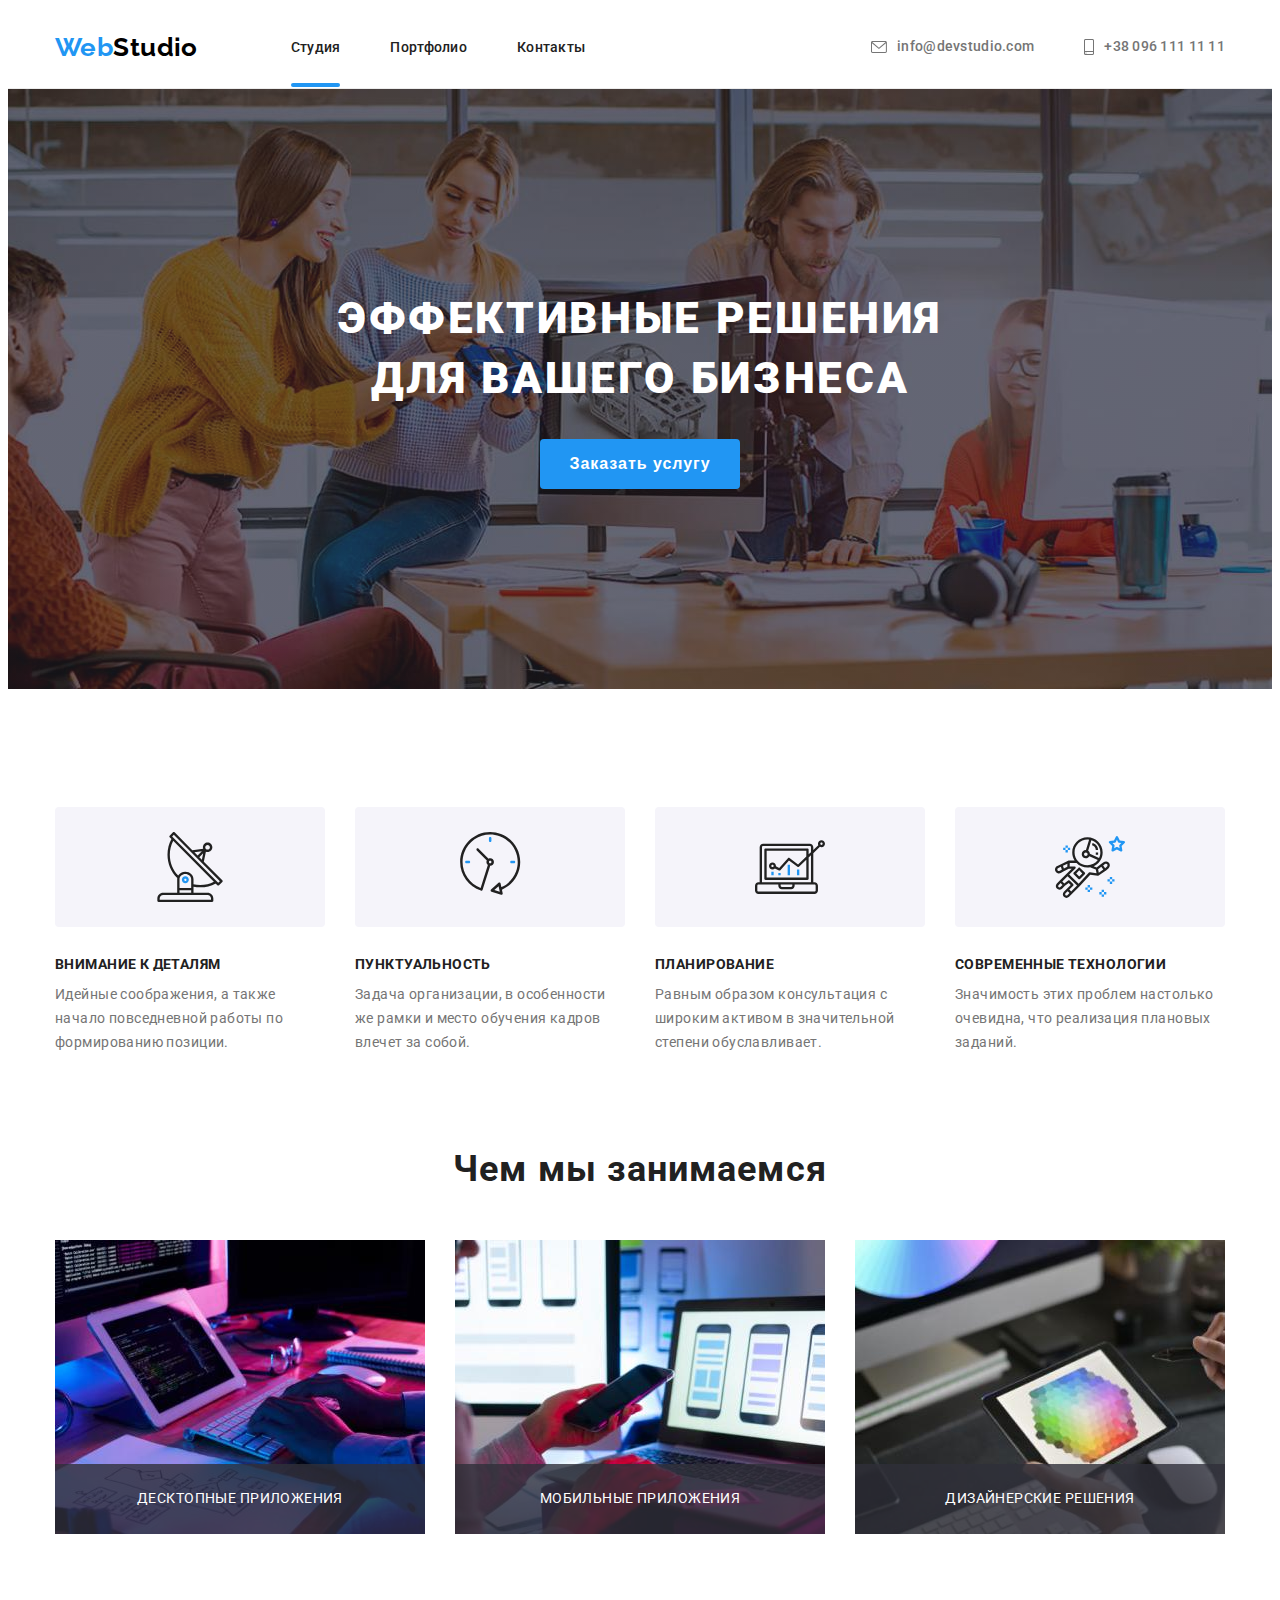
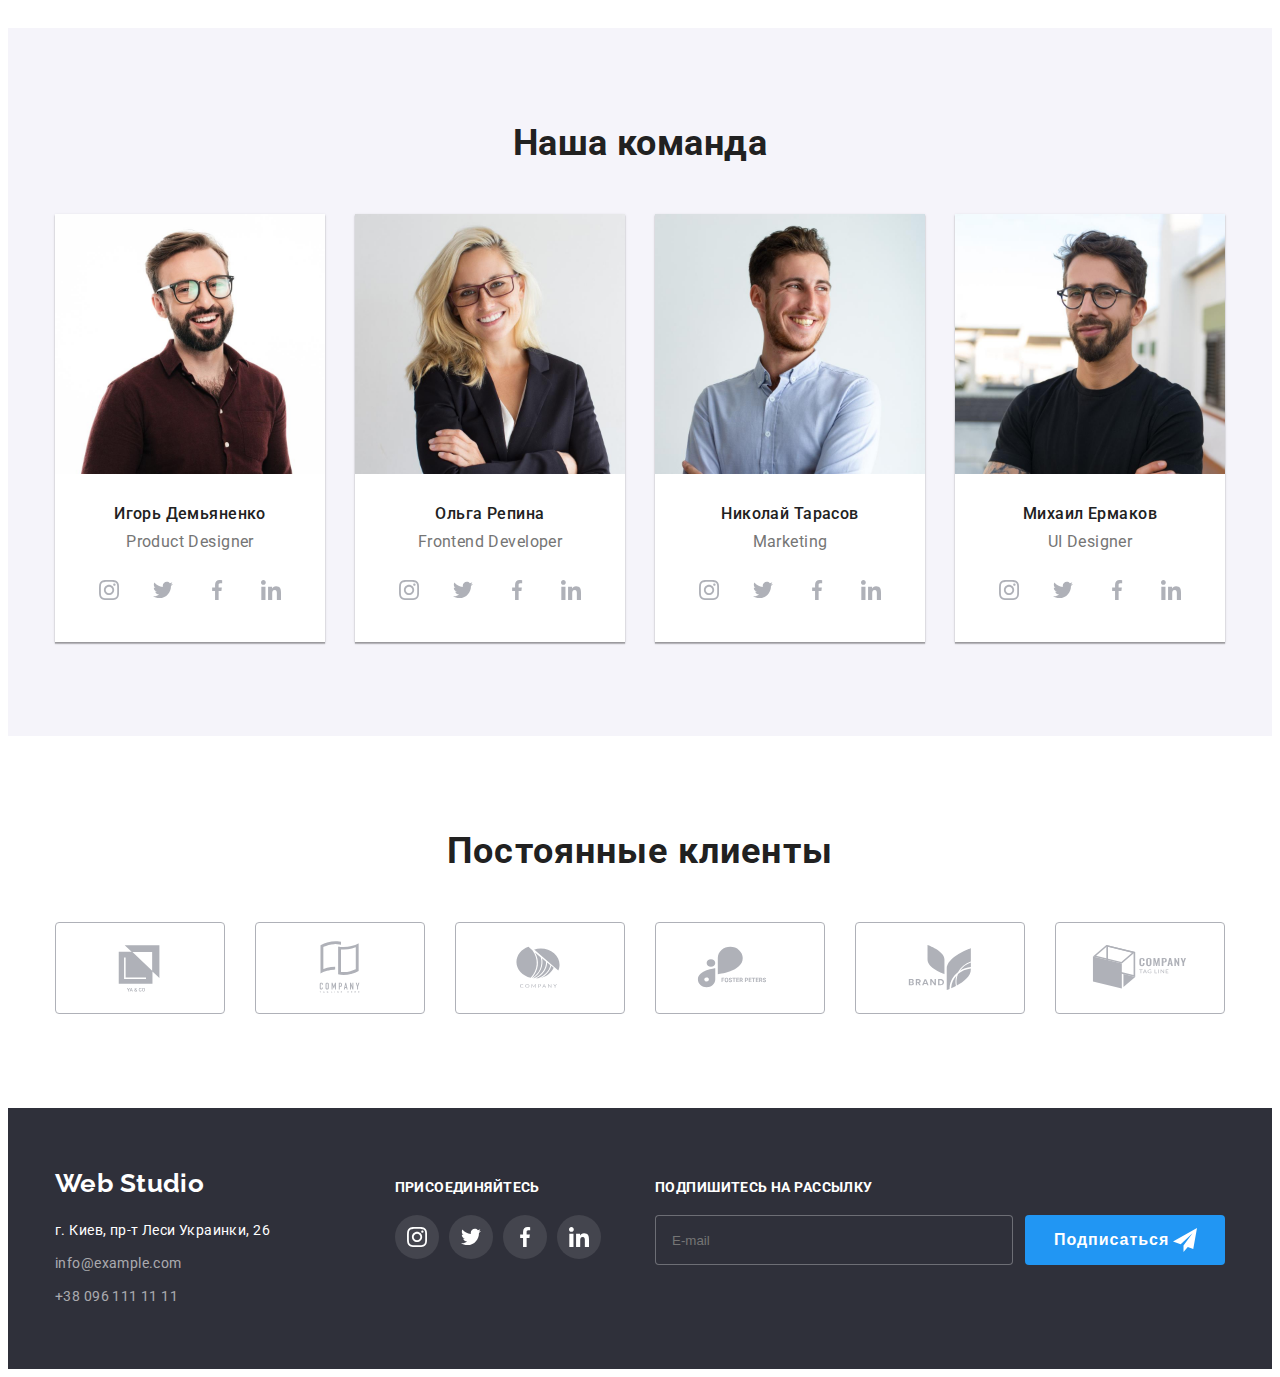
==== index.html @ bc01a606 "start" ====
<!DOCTYPE html>
<html lang="ru">
  <head>
    <meta charset="UTF-8" />
    <meta http-equiv="X-UA-Compatible" content="IE=edge" />
    <meta name="viewport" content="width=device-width, initial-scale=1.0" />
    <title>Студия</title>
    <link
      rel="stylesheet"
      href="https://cdnjs.cloudflare.com/ajax/libs/modern-normalize/1.1.0/modern-normalize.min.css"
      integrity="sha512-wpPYUAdjBVSE4KJnH1VR1HeZfpl1ub8YT/NKx4PuQ5NmX2tKuGu6U/JRp5y+Y8XG2tV+wKQpNHVUX03MfMFn9Q=="
      crossorigin="anonymous"
      referrerpolicy="no-referrer"
    />

    <link
      rel="stylesheet"
      href="https://cdnjs.cloudflare.com/ajax/libs/animate.css/4.1.1/animate.min.css"
    />

    <link rel="stylesheet" href="./css/main.min.css" />
    <link
      href="https://fonts.googleapis.com/css2?family=Raleway:wght@700&family=Roboto:wght@400;500;700;900&display=swap"
      rel="stylesheet"
    />
  </head>

  <body>
    <!--header-->
    <header>
      <div class="container header__container">
        <nav class="header__nav link">
          <a href="./index.html" class="header__logo link">
            <span class="logo__color">Web</span>Studio</a
          >
          <ul class="list header__nav__list">
            <li class="header__nav__item">
              <a href="./index.html" class="header__nav__link link current"
                >Студия</a
              >
            </li>
            <li class="header__nav__item">
              <a href="./portfolio.html" class="header__nav__link link"
                >Портфолио</a
              >
            </li>
            <li class="header__nav__item">
              <a href="" class="header__nav__link link">Контакты</a>
            </li>
          </ul>
        </nav>

        <ul class="contact list header__connect__list">
          <li class="header__connect__item">
            <a
              href="mailto:info@devstudio.com"
              lang="en"
              class="header__mail link"
            >
              <span class="header__icon"
                ><svg class="icon__envelope">
                  <use href="./images/sprite.svg#icon-envelope-hover"></use>
                </svg>
              </span>
              info@devstudio.com</a
            >
          </li>
          <li class="header__connect__item">
            <a href="tel:+380961111111" class="header__tel link">
              <span class="header__icon"
                ><svg class="icon__smartphone">
                  <use href="./images/sprite.svg#icon-smartphone"></use>
                </svg>
              </span>
              +38 096 111 11 11</a
            >
          </li>
        </ul>
      </div>
    </header>
    <main>
      <!--hero-->
      <section class="hero">
        <div class="container hero-container">
          <h1 class="hero-title">Эффективные решения для вашего бизнеса</h1>
          <button type="button" class="hero-button" data-modal-open>
            Заказать услугу
          </button>
        </div>
      </section>

      <!--advantage-->
      <section class="section-advantage section">
        <div class="container advantage-container">
          <h2 class="one-ring">Преимущества</h2>
          <ul class="section-advantage-title list">
            <li class="advantage-list">
              <div class="advantage-icons">
                <svg class="advantage-icon">
                  <use href="./images/sprite.svg#icon-antenna"></use>
                </svg>
              </div>
              <div class="advantage-content">
                <h3 class="advantage-title">Внимание к деталям</h3>
                <p class="advantage-text">
                  Идейные соображения, а также начало повседневной работы по
                  формированию позиции.
                </p>
              </div>
            </li>
            <li class="advantage-list">
              <div class="advantage-icons">
                <svg class="advantage-icon">
                  <use href="./images/sprite.svg#icon-clock"></use>
                </svg>
              </div>
              <div class="advantage-content">
                <h3 class="advantage-title">Пунктуальность</h3>
                <p class="advantage-text">
                  Задача организации, в особенности же рамки и место обучения
                  кадров влечет за собой.
                </p>
              </div>
            </li>
            <li class="advantage-list">
              <div class="advantage-icons">
                <svg class="advantage-icon">
                  <use href="./images/sprite.svg#icon-diagram"></use>
                </svg>
              </div>
              <div class="advantage-content">
                <h3 class="advantage-title">Планирование</h3>
                <p class="advantage-text">
                  Равным образом консультация с широким активом в значительной
                  степени обуславливает.
                </p>
              </div>
            </li>
            <li class="advantage-list">
              <div class="advantage-icons">
                <svg class="advantage-icon">
                  <use href="./images/sprite.svg#icon-astronaut"></use>
                </svg>
              </div>
              <div class="advantage-content">
                <h3 class="advantage-title">Современные технологии</h3>
                <p class="advantage-text">
                  Значимость этих проблем настолько очевидна, что реализация
                  плановых заданий.
                </p>
              </div>
            </li>
          </ul>
        </div>
      </section>
      <!--work-->
      <section class="work section">
        <div class="container work-container">
          <h2 class="work-title">Чем мы занимаемся</h2>
          <ul class="work-list list">
            <li class="work-list-img">
              <img
                src="./images/box1.jpg"
                alt="Десктопные приложения"
                width="370"
              />
              <div class="img-text-wrap">
                <p class="img-text">Десктопные приложения</p>
              </div>
            </li>
            <li class="work-list-img">
              <img
                src="./images/box2.jpg"
                alt="Мобильные приложения"
                width="370"
              />

              <div class="img-text-wrap">
                <p class="img-text">Мобильные приложения</p>
              </div>
            </li>
            <li class="work-list-img">
              <img
                src="./images/box3.jpg"
                alt="Дизайнерские решения"
                width="370"
              />
              <div class="img-text-wrap">
                <p class="img-text">Дизайнерские решения</p>
              </div>
            </li>
          </ul>
        </div>
      </section>
      <!--team-->
      <section class="section-team section">
        <div class="container container-team">
          <h2 class="our-team">Наша команда</h2>

          <ul class="team-title social-list list">
            <li class="team-item">
              <img src="./images/img.jpg" alt="Игорь Демьяненко" width="270" />
              <h3 class="team-list">Игорь Демьяненко</h3>
              <p lang="en" class="job-list">Product Designer</p>
              <ul class="team-social social-list list">
                <li class="social-item">
                  <a href="" class="social-link">
                    <svg class="social-icon" width="20px" height="20px">
                      <use href="./images/sprite.svg#icon-instagram"></use>
                    </svg>
                  </a>
                </li>
                <li class="social-item">
                  <a href="" class="social-link">
                    <svg class="social-icon" width="20px" height="20px">
                      <use href="./images/sprite.svg#icon-twitter"></use>
                    </svg>
                  </a>
                </li>
                <li class="social-item">
                  <a href="" class="social-link">
                    <svg class="social-icon" width="20px" height="20px">
                      <use href="./images/sprite.svg#icon-facebook"></use>
                    </svg>
                  </a>
                </li>
                <li class="social-item">
                  <a href="" class="social-link">
                    <svg class="social-icon" width="20px" height="20px">
                      <use href="./images/sprite.svg#icon-linkedin"></use>
                    </svg>
                  </a>
                </li>
              </ul>
            </li>
            <li class="team-item">
              <img src="./images/img1.jpg" alt="Ольга Репина" width="270" />
              <h3 class="team-list">Ольга Репина</h3>
              <p lang="en" class="job-list">Frontend Developer</p>
              <ul class="team-social social-list list">
                <li class="social-item">
                  <a href="" class="social-link">
                    <svg class="social-icon" width="20px" height="20px">
                      <use href="./images/sprite.svg#icon-instagram"></use>
                    </svg>
                  </a>
                </li>
                <li class="social-item">
                  <a href="" class="social-link">
                    <svg class="social-icon" width="20px" height="20px">
                      <use href="./images/sprite.svg#icon-twitter"></use>
                    </svg>
                  </a>
                </li>
                <li class="social-item">
                  <a href="" class="social-link">
                    <svg class="social-icon" width="20px" height="20px">
                      <use href="./images/sprite.svg#icon-facebook"></use>
                    </svg>
                  </a>
                </li>
                <li class="social-item">
                  <a href="" class="social-link">
                    <svg class="social-icon" width="20px" height="20px">
                      <use href="./images/sprite.svg#icon-linkedin"></use>
                    </svg>
                  </a>
                </li>
              </ul>
            </li>
            <li class="team-item">
              <img src="./images/img2.jpg" alt="Николай Тарасов" width="270" />
              <h3 class="team-list">Николай Тарасов</h3>
              <p lang="en" class="job-list">Marketing</p>
              <ul class="team-social social-list list">
                <li class="social-item">
                  <a href="" class="social-link">
                    <svg class="social-icon" width="20px" height="20px">
                      <use href="./images/sprite.svg#icon-instagram"></use>
                    </svg>
                  </a>
                </li>
                <li class="social-item">
                  <a href="" class="social-link">
                    <svg class="social-icon" width="20px" height="20px">
                      <use href="./images/sprite.svg#icon-twitter"></use>
                    </svg>
                  </a>
                </li>
                <li class="social-item">
                  <a href="" class="social-link">
                    <svg class="social-icon" width="20px" height="20px">
                      <use href="./images/sprite.svg#icon-facebook"></use>
                    </svg>
                  </a>
                </li>
                <li class="social-item">
                  <a href="" class="social-link">
                    <svg class="social-icon" width="20px" height="20px">
                      <use href="./images/sprite.svg#icon-linkedin"></use>
                    </svg>
                  </a>
                </li>
              </ul>
            </li>
            <li class="team-item">
              <img src="./images/img3.jpg" alt="Михаил Ермаков" width="270" />
              <h3 class="team-list">Михаил Ермаков</h3>
              <p lang="en" class="job-list">UI Designer</p>
              <ul class="team-social social-list list">
                <li class="social-item">
                  <a href="" class="social-link">
                    <svg class="social-icon" width="20px" height="20px">
                      <use href="./images/sprite.svg#icon-instagram"></use>
                    </svg>
                  </a>
                </li>
                <li class="social-item">
                  <a href="" class="social-link">
                    <svg class="social-icon" width="20px" height="20px">
                      <use href="./images/sprite.svg#icon-twitter"></use>
                    </svg>
                  </a>
                </li>
                <li class="social-item">
                  <a href="" class="social-link">
                    <svg class="social-icon" width="20px" height="20px">
                      <use href="./images/sprite.svg#icon-facebook"></use>
                    </svg>
                  </a>
                </li>
                <li class="social-item">
                  <a href="" class="social-link">
                    <svg class="social-icon" width="20px" height="20px">
                      <use href="./images/sprite.svg#icon-linkedin"></use>
                    </svg>
                  </a>
                </li>
              </ul>
            </li>
          </ul>
        </div>
      </section>
      <!--clients-->
      <section class="clients section">
        <div class="container">
          <h2 class="title-clients">Постоянные клиенты</h2>
          <ul class="client-list list">
            <li class="clients-item">
              <a href="" class="clients-link">
                <svg class="clients-icon" width="106" height="60">
                  <use href="./images/sprite.svg#icon-logo-1"></use>
                </svg>
              </a>
            </li>
            <li class="clients-item">
              <a href="" class="clients-link">
                <svg class="clients-icon" width="106" height="60">
                  <use href="./images/sprite.svg#icon-logo"></use>
                </svg>
              </a>
            </li>
            <li class="clients-item">
              <a href="" class="clients-link">
                <svg class="clients-icon" width="106" height="60">
                  <use href="./images/sprite.svg#icon-logo-3"></use>
                </svg>
              </a>
            </li>
            <li class="clients-item">
              <a href="" class="clients-link">
                <svg class="clients-icon" width="106" height="60">
                  <use href="./images/sprite.svg#icon-logo-4"></use>
                </svg>
              </a>
            </li>
            <li class="clients-item">
              <a href="" class="clients-link">
                <svg class="clients-icon" width="106" height="60">
                  <use href="./images/sprite.svg#icon-logo-5"></use>
                </svg>
              </a>
            </li>
            <li class="clients-item">
              <a href="" class="clients-link">
                <svg class="clients-icon" width="106" height="60">
                  <use href="./images/sprite.svg#icon-logo-6"></use>
                </svg>
              </a>
            </li>
          </ul>
        </div>
      </section>
    </main>
    <!--footer-->
    <footer class="footer">
      <div class="container class-footer">
        <div class="contacts-address">
          <address>
            <a href="/" class="logo-footer link">
              <span class="logo-color">Web</span> Studio</a
            >
            <ul class="contacts-list list">
              <li class="address-list">
                <p class="address">г. Киев, пр-т Леси Украинки, 26</p>
              </li>
              <li class="address-list">
                <a
                  href="mailto:info@example.com"
                  lang="en"
                  class="footer-contacts link"
                  >info@example.com</a
                >
              </li>
              <li class="address-list">
                <a href="tel:+380961111111" class="footer-contacts link"
                  >+38 096 111 11 11</a
                >
              </li>
            </ul>
          </address>
        </div>
        <div class="footer-social">
          <h3 class="social-title">присоединяйтесь</h3>
          <ul class="footer-social-list list">
            <li class="footer-social-item">
              <a href="" class="footer-social-link">
                <svg class="footer-social-icon" width="20px" height="20px">
                  <use href="./images/sprite.svg#icon-instagram"></use>
                </svg>
              </a>
            </li>
            <li class="footer-social-item">
              <a href="" class="footer-social-link">
                <svg class="footer-social-icon" width="20px" height="20px">
                  <use href="./images/sprite.svg#icon-twitter"></use>
                </svg>
              </a>
            </li>
            <li class="footer-social-item">
              <a href="" class="footer-social-link">
                <svg class="footer-social-icon" width="20px" height="20px">
                  <use href="./images/sprite.svg#icon-facebook"></use>
                </svg>
              </a>
            </li>
            <li class="footer-social-item">
              <a href="" class="footer-social-link">
                <svg class="footer-social-icon" width="20px" height="20px">
                  <use href="./images/sprite.svg#icon-linkedin"></use>
                </svg>
              </a>
            </li>
          </ul>
        </div>
        <div class="footer-form-wrapper">
          <p class="footer-form-text">Подпишитесь на рассылку</p>
          <form action="#" class="footer-form">
            <label class="footer-form-field">
              <input
                type="text"
                class="footer-form-input"
                name="email"
                placeholder="E-mail"
              />
            </label>
            <button class="footer-form-button" type="submit">
              Подписаться
              <svg class="footer-form-icon" width="24px" height="24px">
                <use href="./images/sprite.svg#icon-icon-send"></use>
              </svg>
            </button>
          </form>
        </div>
      </div>
    </footer>
    <!-- backdrop -->
    <div class="backdrop is-hidden" data-modal>
      <div class="modal">
        <button type="button" class="modal-btn" data-modal-close>
          <svg class="modal-close-icon" width="18px" height="18px">
            <use href="./images/sprite.svg#icon-close"></use>
          </svg>
        </button>
        <form action="#" class="modal-form">
          <p class="nodal-form-head">Оставьте свои данные, мы вам перезвоним</p>

          <label class="modal-form-field"
            >Имя
            <span class="modal-form-wrapper">
              <input type="text" class="modal-form-input" name="user-name" />

              <svg class="modal-form-icon" width="18px" height="18px">
                <use href="./images/sprite.svg#icon-person-black"></use>
              </svg>
            </span>
          </label>
          <label class="modal-form-field"
            >Телефон
            <span class="modal-form-wrapper">
              <input type="tel" class="modal-form-input" name="user-tel" />

              <svg class="modal-form-icon" width="18px" height="18px">
                <use href="./images/sprite.svg#icon-phone-black"></use>
              </svg>
            </span>
          </label>
          <label class="modal-form-field"
            >Почта
            <span class="modal-form-wrapper">
              <input type="email" class="modal-form-input" name="email" />

              <svg class="modal-form-icon" width="18px" height="18px">
                <use href="./images/sprite.svg#icon-email-black"></use>
              </svg>
            </span>
          </label>
          <label class="modal-form-field"
            >Комментарий
            <textarea
              class="modal-form-massage"
              name="user-massage"
              placeholder="Введите текст"
            ></textarea>
          </label>
          <input
            type="checkbox"
            id="accept-policy"
            class="modal-form-checkbox visually-hidden"
          />
          <label for="accept-policy" class="modal-form-checkbox-label"
            >Соглашаюсь с рассылкой и принимаю&nbsp;
            <a href="#">Условия договора</a>
          </label>

          <button class="modal-form-button" type="submit">Отправить</button>
        </form>
      </div>
    </div>
    <script src="./js/modal.js"></script>
  </body>
</html>
---- css/main.min.css ----
:root{--primary-title-color: #212121;--primary-text-color: #757575;--second-title-color: #ffffff;--accent-color: #2196f3;--background-color-dark: #2f303a;--background-color-light: #f5f4fa}.visually-hidden{position:absolute;white-space:nowrap;width:1px;height:1px;overflow:hidden;border:0;padding:0;clip:rect(0 0 0 0);clip-path:inset(50%);margin:-1px}body{font-family:"roboto", "sans-serif";font-size:14px;letter-spacing:0.03em;color:var(--primary-text-color);background-color:#ffffff}*{box-sizing:border-box}p,h1,h2,h3,h4,h5,h6{margin:0}img{display:block;max-width:100%;height:auto}ul{margin:0;padding:0}.list{list-style:none}.link{text-decoration:none}.one-ring{visibility:hidden}.container{width:1200px;padding-left:15px;padding-right:15px;margin-left:auto;margin-right:auto}.section{padding-top:94px;padding-bottom:94px}.backdrop{width:100vw;height:100vh;background-color:rgba(0,0,0,0.2);position:fixed;top:0;transition:opacity 250ms linear, visibility 250ms linear}.backdrop.is-hidden{visibility:hidden;opacity:0;pointer-events:none}.modal{position:absolute;width:528px;min-height:581px;background-color:#ffffff;top:50%;left:50%;transform:translate(-50%, -50%);padding:40px}.modal-btn{border:1px solid #999999;background-color:transparent;width:30px;height:30px;border-radius:50%;position:fixed;top:8px;right:8px;display:flex;align-items:center;justify-content:center;color:#000000;cursor:pointer;transition:fill 250ms cubic-bezier(0.4, 0, 0.2, 1)}.modal-btn:hover,.modal-btn:focus{fill:var(--accent-color)}.modal-form{display:flex;flex-direction:column}.nodal-form-head{font-size:20px;font-weight:bold;text-align:center;margin-bottom:12px;color:#212121}.modal-form-field{font-size:12px;letter-spacing:0.01em;color:#757575;margin-bottom:10px}.modal-form-wrapper{position:relative;margin-top:4px}.modal-form-input{width:100%;border:1px solid rgba(33,33,33,0.2);border-radius:4px;height:40px;padding-left:30px;transition:border-color 250ms cubic-bezier(0.4, 0, 0.2, 1)}.modal-form-input:focus{outline:none;border-color:var(--accent-color)}.modal-form-icon{position:absolute;top:50%;left:12px;transform:translateY(-50%);transition:fill 250ms cubic-bezier(0.4, 0, 0.2, 1)}.modal-form-input:focus+.modal-form-icon{fill:var(--accent-color)}.modal-form-massage{width:100%;border:1px solid rgba(33,33,33,0.2);border-radius:4px;height:120px;resize:none;margin-top:4px;padding:12px 16px;transition:border-color 250ms linear}.modal-form-massage:focus{outline:none;border-color:var(--accent-color)}.modal-form-massage::placeholder{color:rgba(117,117,117,0.5)}.modal-form-checkbox-label{display:flex;align-items:center;justify-content:center;font-size:14px;margin-bottom:30px;margin-top:20px}.modal-form-checkbox-label::before{display:block;content:"";width:16px;height:15px;border:1px solid #212121;cursor:pointer;margin-right:7px}.modal-form-checkbox:checked+.modal-form-checkbox-label::before{background-color:var(--accent-color);background-image:url(../images/send.svg)}.modal-form-button{align-self:center;font-weight:700;font-size:16px;line-height:1.87;letter-spacing:0.06em;color:var(--second-title-color);background-color:var(--accent-color);cursor:pointer;border:none;display:block;min-width:200px;height:50px;box-shadow:0px 4px 4px rgba(0,0,0,0.15);border-radius:4px}header{background-color:white;padding-top:24px;padding-bottom:25px;border-bottom:1px solid #ececec}.header__nav{display:flex;align-items:center}.header__logo{font-family:Raleway, "sans-serif";font-style:normal;font-weight:700;font-size:26px;line-height:1.19;color:#000000;margin-right:93px}.logo__color{color:var(--accent-color)}.header__container{display:flex}.header__nav__list{display:flex}.header__nav__link{position:relative;font-weight:500;line-height:1.14;letter-spacing:0.02em;color:var(--primary-title-color);transition:color 250ms cubic-bezier(0.4, 0, 0.2, 1)}.header__nav__link:hover,.header__nav__link:focus{color:var(--accent-color)}.header__nav__link.current::after{content:"";width:100%;position:absolute;height:4px;border-radius:2px;bottom:-32px;display:block;background-color:var(--accent-color)}.header__nav__item:not(:last-child){margin-right:50px}.header__connect__list{display:flex;margin-left:auto;align-items:center}.header__connect__item:not(:last-child){margin-right:50px}.header__icon{display:flex;align-items:center}.icon__envelope{width:16px;height:12px;fill:var(--primary-text-color);margin-right:10px;transition:fill 250ms cubic-bezier(0.4, 0, 0.2, 1)}.icon__envelope:hover,.icon__envelope:focus{fill:var(--accent-color)}.icon__smartphone{width:10px;height:16px;fill:var(--primary-text-color);margin-right:10px;transition:fill 250ms cubic-bezier(0.4, 0, 0.2, 1)}.icon__smartphone:hover,.icon__smartphone:focus{fill:var(--accent-color)}.header__mail{font-weight:500;font-size:14px;line-height:1.14;letter-spacing:0.02em;color:var(--primary-text-color);display:flex;transition:color 250ms cubic-bezier(0.4, 0, 0.2, 1),fill 250ms cubic-bezier(0.4, 0, 0.2, 1)}.header__mail:focus,.header__mail:hover{color:var(--accent-color)}.header__mail:focus .icon__envelope,.header__mail:hover .icon__envelope{color:var(--accent-color);fill:var(--accent-color)}.header__tel{font-weight:500;font-size:14px;line-height:1.14;letter-spacing:0.02em;color:var(--primary-text-color);display:flex;align-items:center;transition:color 250ms cubic-bezier(0.4, 0, 0.2, 1),fill 250ms cubic-bezier(0.4, 0, 0.2, 1)}.header__tel:focus,.header__tel:hover{color:var(--accent-color)}.header__tel:focus .icon__smartphone,.header__tel:hover .icon__smartphone{color:var(--accent-color);fill:var(--accent-color)}.hero{background-color:var(--background-color-dark);padding-top:200px;padding-bottom:200px;align-content:center;background-image:linear-gradient(rgba(47,48,58,0.4), rgba(47,48,58,0.4)),url(../images/hero.jpg);background-repeat:no-repeat;background-size:cover;background-position:center;height:600px;max-width:1600px;margin-left:auto;margin-right:auto}.hero-title{font-weight:900;font-size:44px;line-height:1.36;letter-spacing:0.06em;text-transform:uppercase;color:var(--second-title-color);margin-left:auto;margin-right:auto;width:696px;text-align:center}.hero-button{font-weight:700;font-size:16px;line-height:1.87;letter-spacing:0.06em;color:var(--second-title-color);background-color:var(--accent-color);cursor:pointer;border:none;display:block;min-width:200px;height:50px;margin:30px auto 0 auto;border-radius:4px}.section-advantage{padding-bottom:0px}.section-advantage-title{display:flex;justify-content:space-between}.advantage-icons{display:flex;align-items:center;justify-content:center;width:270px;height:120px;background-color:#f5f4fa;border-radius:4px;margin-bottom:30px}.advantage-icon{width:70px;height:70px}.advantage-title{font-weight:700;font-size:14px;line-height:1.14;color:var(--primary-title-color);margin-bottom:10px;width:270px;text-transform:uppercase;margin-top:30px}.advantage-text{font-size:14px;line-height:1.71;width:270px}.work-container{padding-bottom:0}.work-title{font-weight:700;font-size:36px;line-height:1.16;text-align:center;letter-spacing:0.03em;color:var(--primary-title-color);margin-bottom:50px}.work-list{display:flex;flex-wrap:wrap;justify-content:space-between}.img-text-wrap{position:relative}.img-text{position:absolute;line-height:1.14;text-transform:uppercase;color:#ffffff;background-color:rgba(47,48,58,0.8);bottom:0;left:0;width:100%;height:70px;display:flex;justify-content:center;align-items:center}.section-team{background-color:var(--background-color-light)}.team-title{display:flex;flex-wrap:wrap;justify-content:center}.our-team{font-weight:700;font-size:36px;line-height:1 16;text-align:center;color:var(--primary-title-color);margin-bottom:50px}.team-item{background-color:#ffffff;box-shadow:0px 1px 3px rgba(0,0,0,0.12),0px 1px 1px rgba(0,0,0,0.14),0px 2px 1px rgba(0,0,0,0.2)}.team-item:not(:last-child){margin-right:30px}.team-list{font-weight:500;font-size:16px;line-height:1.18x;text-align:center;color:var(--primary-title-color);margin-bottom:10px;margin-top:30px}.job-list{font-weight:400;font-size:16px;line-height:1.18;text-align:center;margin-bottom:16px}.social-list{display:flex;justify-content:center}.team-social{margin-bottom:30px}.social-item{width:44px;height:44px;margin-right:10px}.social-item:last-child{margin-right:0}.social-link{width:100%;height:100%;border-radius:50%;display:flex;align-items:center;justify-content:center;transition:background-color 250ms cubic-bezier(0.4, 0, 0.2, 1),fill 250ms cubic-bezier(0.4, 0, 0.2, 1)}.social-link:hover,.social-link:focus{background-color:#2196f3}.social-icon{fill:#afb1b8;transition:background-color 250ms cubic-bezier(0.4, 0, 0.2, 1),fill 250ms cubic-bezier(0.4, 0, 0.2, 1)}.social-link:hover .social-icon,.social-link:focus .social-icon{background-color:#2196f3;fill:#ffffff}.class-footer{display:flex;align-items:baseline;justify-content:space-between}.footer{background-color:var(--background-color-dark);padding-top:60px;padding-bottom:60px}.logo-footer{font-family:Raleway, "sans-serif";font-style:normal;font-weight:700;font-size:26px;line-height:1.19;color:#ffffff;margin-bottom:20px;display:inline-block}.address-list:not(:last-child){margin-bottom:9px}.address{font-style:normal;font-weight:400;line-height:1.71;color:var(--second-title-color)}.footer-contacts{font-style:normal;font-weight:400;line-height:1.71;color:rgba(255,255,255,0.6);transition:color 250ms cubic-bezier(0.4, 0, 0.2, 1)}.footer-contacts:focus,.footer-contacts:hover{color:var(--accent-color)}.social-title{font-size:14px;line-height:1, 14;letter-spacing:0.03em;text-transform:uppercase;color:#ffffff;margin-bottom:20px;margin-left:70px}.footer-social-list{display:flex;margin-left:70px}.footer-social-item{width:44px;height:44px;margin-right:10px}.footer-social-item:last-child{margin-right:0}.footer-social-link{width:100%;height:100%;border-radius:50%;display:flex;align-items:center;justify-content:center;background-color:#44454e;transition:background-color 250ms cubic-bezier(0.4, 0, 0.2, 1)}.footer-social-link:hover,.footer-social-link:focus{background-color:var(--accent-color)}.footer-social-icon{fill:#ffffff;transition:background-color 250ms cubic-bezier(0.4, 0, 0.2, 1)}.footer-social-link:hover .footer-social-icon,.footer-social-link:focus .footer-social-icon{background-color:var(--accent-color)}.footer-form{display:flex}.footer-form-text{font-weight:bold;text-transform:uppercase;color:#ffffff}.footer-form-input{width:358px;height:50px;border:1px solid rgba(255,255,255,0.3);background-color:var(--background-color-dark);border-radius:4px;box-sizing:border-box;padding-left:16px;padding-top:15px;padding-bottom:15px;margin-top:20px;margin-right:12px;transition:border-color 250ms cubic-bezier(0.4, 0, 0.2, 1);display:inline-block;color:#ffffff}.footer-form-button{align-self:center;font-weight:bold;font-size:16px;line-height:1.87;letter-spacing:0.06em;color:var(--second-title-color);background-color:var(--accent-color);cursor:pointer;border:none;display:block;width:200px;height:50px;border-radius:4px;margin-top:20px;padding:10px 28px 10px 29px;display:flex;justify-content:space-between;align-items:center}.footer-form-icon{width:24px;height:24px}.section-portfolio{display:flex;justify-content:center;margin-bottom:50px}.button-portfolio-list:not(:last-child){margin-right:8px}.btn-portfolio{font-style:normal;font-weight:500;font-size:16px;line-height:1.62;text-align:center;letter-spacing:0.03em;color:var(--primary-title-color);background-color:var(--background-color-light);border:none;border-radius:4px;padding:6px 22px;transition:color 250ms cubic-bezier(0.4, 0, 0.2, 1),background-color 250ms cubic-bezier(0.4, 0, 0.2, 1),box-shadow 250ms cubic-bezier(0.4, 0, 0.2, 1)}.btn-portfolio:hover,.btn-portfolio:focus{background-color:var(--accent-color);color:#ffffff;cursor:pointer;box-shadow:0px 4px 4px rgba(0,0,0,0.25)}.portfolio-examples{display:flex;flex-wrap:wrap;margin-left:-30px;margin-bottom:-30px;justify-content:center}.portfolio-items{flex-basis:calc(100% / 3 - 30px);margin-left:30px;margin-bottom:30px;transition:color 250ms cubic-bezier(0.4, 0, 0.2, 1),box-shadow 250ms cubic-bezier(0.4, 0, 0.2, 1)}.portfolio-items:hover,.portfolio-items:focus{cursor:pointer;box-shadow:0px 4px 4px rgba(0,0,0,0.25)}.portfolio-items:nth-child(3n+1){margin-left:0px}.portfolio-items:nth-last-child(-n+3){margin-bottom:0px}.examples-item-wrap{position:relative;overflow:hidden}.examples-img-text{position:absolute;font-weight:normal;font-size:18px;line-height:1.5;letter-spacing:0.03em;color:var(--second-title-color);background-color:rgba(33,150,243,0.9);top:0;left:0;padding-top:63px;padding-left:24px;height:101%;transform:translateY(100%);transition:transform 250ms cubic-bezier(0.4, 0, 0.2, 1)}.portfolio-items:hover .examples-img-text{transform:translateY(0%)}.text-cards{border-left:1px solid #eeeeee;border-right:1px solid #eeeeee;border-bottom:1px solid #eeeeee}.examples-title{font-weight:700;font-size:18px;line-height:2;letter-spacing:0.06em;color:var(--primary-title-color);padding-top:20px;padding-bottom:4px;padding-left:20px}.examples-text{font-weight:400;font-size:16px;line-height:1.87;padding-bottom:24px;padding-left:20px}.title-clients{font-size:36px;line-height:42px;text-align:center;letter-spacing:0.03em;color:var(--primary-title-color)}.client-list{display:flex;justify-content:center;margin-top:50px}.clients-item{width:170px;height:92px;margin-right:30px}.clients-item:last-child{margin-right:0}.clients-link{width:100%;height:100%;border:1px solid #afb1b8;border-radius:4px;display:flex;justify-content:center;align-items:center;transition:fill 250ms cubic-bezier(0.4, 0, 0.2, 1)}.clients-link:hover,.clients-link:focus{border:1px solid var(--accent-color)}.clients-link:hover .clients-icon,.clients-link:focus .clients-icon{fill:var(--accent-color)}.clients-icon{width:106px;height:60px;fill:#afb1b8;transition:fill 250ms cubic-bezier(0.4, 0, 0.2, 1)}.clients-icon:hover,.clients-icon:focus{fill:var(--accent-color)}
/*# sourceMappingURL=main.min.css.map */
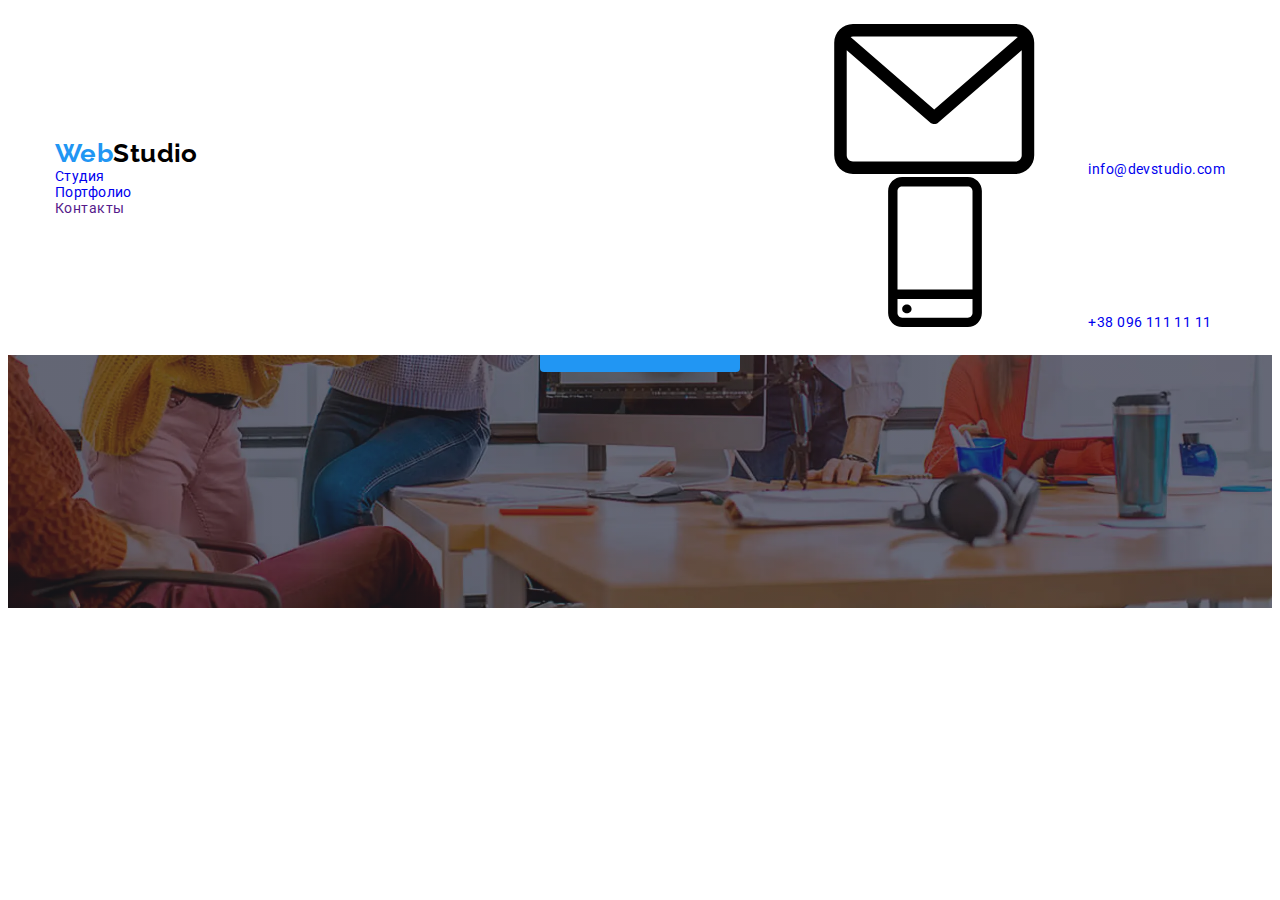
==== commit c3247928: "+" ====
--- a/index.html
+++ b/index.html
@@ -27,13 +27,15 @@
 
   <body>
     <!--header-->
-    <header>
+    <header class="header">
+      <div class="container"></div>
       <div class="container header__container">
         <nav class="header__nav link">
           <a href="./index.html" class="header__logo link">
             <span class="logo__color">Web</span>Studio</a
           >
-          <ul class="list header__nav__list">
+          <div class="header-mobile-open">
+            <ul class="list header__nav__list">
             <li class="header__nav__item">
               <a href="./index.html" class="header__nav__link link current"
                 >Студия</a
@@ -48,8 +50,27 @@
               <a href="" class="header__nav__link link">Контакты</a>
             </li>
           </ul>
+          </div>
+          
         </nav>
-
+        <!-- mobile-menu -->
+        <button class="burger-btn" data-menu-open><svg class="icon-burger"><use href="./images/sprite.svg#icon-burger"></use></svg></button>
+            <div class="mobile-menu" data-menu>
+              <button class="btn-close" data-menu-close>
+                <svg class="icon-close">
+              <use href="./images/sprite.svg#icon-btn-close"></use>
+            </svg></button>
+            
+              <ul class="mobile-menu-social">
+              <li class="social-list"> <a href="#">Instagram</a></li>
+              <li class="social-list"><a href="#">Twitter</a></li>
+              <li class="social-list"><a href="#">Facebook</a></li>
+              <li class="social-list"><a href="#">LinkedIn</a></li>
+            </ul>
+            </div>
+            
+<!-- end-mobili-menu -->
+ 
         <ul class="contact list header__connect__list">
           <li class="header__connect__item">
             <a
@@ -90,7 +111,7 @@
       </section>
 
       <!--advantage-->
-      <section class="section-advantage section">
+      <!-- <section class="section-advantage section">
         <div class="container advantage-container">
           <h2 class="one-ring">Преимущества</h2>
           <ul class="section-advantage-title list">
@@ -152,9 +173,9 @@
             </li>
           </ul>
         </div>
-      </section>
+      </section> -->
       <!--work-->
-      <section class="work section">
+      <!-- <section class="work section">
         <div class="container work-container">
           <h2 class="work-title">Чем мы занимаемся</h2>
           <ul class="work-list list">
@@ -191,9 +212,9 @@
             </li>
           </ul>
         </div>
-      </section>
+      </section> -->
       <!--team-->
-      <section class="section-team section">
+      <!-- <section class="section-team section">
         <div class="container container-team">
           <h2 class="our-team">Наша команда</h2>
 
@@ -340,9 +361,9 @@
             </li>
           </ul>
         </div>
-      </section>
+      </section> -->
       <!--clients-->
-      <section class="clients section">
+      <!-- <section class="clients section">
         <div class="container">
           <h2 class="title-clients">Постоянные клиенты</h2>
           <ul class="client-list list">
@@ -390,10 +411,10 @@
             </li>
           </ul>
         </div>
-      </section>
+      </section> -->
     </main>
     <!--footer-->
-    <footer class="footer">
+    <!-- <footer class="footer">
       <div class="container class-footer">
         <div class="contacts-address">
           <address>
@@ -472,10 +493,10 @@
             </button>
           </form>
         </div>
-      </div>
+      </div> -->
     </footer>
     <!-- backdrop -->
-    <div class="backdrop is-hidden" data-modal>
+    <!-- <div class="backdrop is-hidden" data-modal>
       <div class="modal">
         <button type="button" class="modal-btn" data-modal-close>
           <svg class="modal-close-icon" width="18px" height="18px">
@@ -537,6 +558,7 @@
         </form>
       </div>
     </div>
-    <script src="./js/modal.js"></script>
+    <script src="./js/modal.js"></script> -->
+    <script src="./js/menu.js"></script>
   </body>
 </html>
--- a/css/main.min.css
+++ b/css/main.min.css
@@ -1,2 +1,2 @@
-:root{--primary-title-color: #212121;--primary-text-color: #757575;--second-title-color: #ffffff;--accent-color: #2196f3;--background-color-dark: #2f303a;--background-color-light: #f5f4fa}.visually-hidden{position:absolute;white-space:nowrap;width:1px;height:1px;overflow:hidden;border:0;padding:0;clip:rect(0 0 0 0);clip-path:inset(50%);margin:-1px}body{font-family:"roboto", "sans-serif";font-size:14px;letter-spacing:0.03em;color:var(--primary-text-color);background-color:#ffffff}*{box-sizing:border-box}p,h1,h2,h3,h4,h5,h6{margin:0}img{display:block;max-width:100%;height:auto}ul{margin:0;padding:0}.list{list-style:none}.link{text-decoration:none}.one-ring{visibility:hidden}.container{width:1200px;padding-left:15px;padding-right:15px;margin-left:auto;margin-right:auto}.section{padding-top:94px;padding-bottom:94px}.backdrop{width:100vw;height:100vh;background-color:rgba(0,0,0,0.2);position:fixed;top:0;transition:opacity 250ms linear, visibility 250ms linear}.backdrop.is-hidden{visibility:hidden;opacity:0;pointer-events:none}.modal{position:absolute;width:528px;min-height:581px;background-color:#ffffff;top:50%;left:50%;transform:translate(-50%, -50%);padding:40px}.modal-btn{border:1px solid #999999;background-color:transparent;width:30px;height:30px;border-radius:50%;position:fixed;top:8px;right:8px;display:flex;align-items:center;justify-content:center;color:#000000;cursor:pointer;transition:fill 250ms cubic-bezier(0.4, 0, 0.2, 1)}.modal-btn:hover,.modal-btn:focus{fill:var(--accent-color)}.modal-form{display:flex;flex-direction:column}.nodal-form-head{font-size:20px;font-weight:bold;text-align:center;margin-bottom:12px;color:#212121}.modal-form-field{font-size:12px;letter-spacing:0.01em;color:#757575;margin-bottom:10px}.modal-form-wrapper{position:relative;margin-top:4px}.modal-form-input{width:100%;border:1px solid rgba(33,33,33,0.2);border-radius:4px;height:40px;padding-left:30px;transition:border-color 250ms cubic-bezier(0.4, 0, 0.2, 1)}.modal-form-input:focus{outline:none;border-color:var(--accent-color)}.modal-form-icon{position:absolute;top:50%;left:12px;transform:translateY(-50%);transition:fill 250ms cubic-bezier(0.4, 0, 0.2, 1)}.modal-form-input:focus+.modal-form-icon{fill:var(--accent-color)}.modal-form-massage{width:100%;border:1px solid rgba(33,33,33,0.2);border-radius:4px;height:120px;resize:none;margin-top:4px;padding:12px 16px;transition:border-color 250ms linear}.modal-form-massage:focus{outline:none;border-color:var(--accent-color)}.modal-form-massage::placeholder{color:rgba(117,117,117,0.5)}.modal-form-checkbox-label{display:flex;align-items:center;justify-content:center;font-size:14px;margin-bottom:30px;margin-top:20px}.modal-form-checkbox-label::before{display:block;content:"";width:16px;height:15px;border:1px solid #212121;cursor:pointer;margin-right:7px}.modal-form-checkbox:checked+.modal-form-checkbox-label::before{background-color:var(--accent-color);background-image:url(../images/send.svg)}.modal-form-button{align-self:center;font-weight:700;font-size:16px;line-height:1.87;letter-spacing:0.06em;color:var(--second-title-color);background-color:var(--accent-color);cursor:pointer;border:none;display:block;min-width:200px;height:50px;box-shadow:0px 4px 4px rgba(0,0,0,0.15);border-radius:4px}header{background-color:white;padding-top:24px;padding-bottom:25px;border-bottom:1px solid #ececec}.header__nav{display:flex;align-items:center}.header__logo{font-family:Raleway, "sans-serif";font-style:normal;font-weight:700;font-size:26px;line-height:1.19;color:#000000;margin-right:93px}.logo__color{color:var(--accent-color)}.header__container{display:flex}.header__nav__list{display:flex}.header__nav__link{position:relative;font-weight:500;line-height:1.14;letter-spacing:0.02em;color:var(--primary-title-color);transition:color 250ms cubic-bezier(0.4, 0, 0.2, 1)}.header__nav__link:hover,.header__nav__link:focus{color:var(--accent-color)}.header__nav__link.current::after{content:"";width:100%;position:absolute;height:4px;border-radius:2px;bottom:-32px;display:block;background-color:var(--accent-color)}.header__nav__item:not(:last-child){margin-right:50px}.header__connect__list{display:flex;margin-left:auto;align-items:center}.header__connect__item:not(:last-child){margin-right:50px}.header__icon{display:flex;align-items:center}.icon__envelope{width:16px;height:12px;fill:var(--primary-text-color);margin-right:10px;transition:fill 250ms cubic-bezier(0.4, 0, 0.2, 1)}.icon__envelope:hover,.icon__envelope:focus{fill:var(--accent-color)}.icon__smartphone{width:10px;height:16px;fill:var(--primary-text-color);margin-right:10px;transition:fill 250ms cubic-bezier(0.4, 0, 0.2, 1)}.icon__smartphone:hover,.icon__smartphone:focus{fill:var(--accent-color)}.header__mail{font-weight:500;font-size:14px;line-height:1.14;letter-spacing:0.02em;color:var(--primary-text-color);display:flex;transition:color 250ms cubic-bezier(0.4, 0, 0.2, 1),fill 250ms cubic-bezier(0.4, 0, 0.2, 1)}.header__mail:focus,.header__mail:hover{color:var(--accent-color)}.header__mail:focus .icon__envelope,.header__mail:hover .icon__envelope{color:var(--accent-color);fill:var(--accent-color)}.header__tel{font-weight:500;font-size:14px;line-height:1.14;letter-spacing:0.02em;color:var(--primary-text-color);display:flex;align-items:center;transition:color 250ms cubic-bezier(0.4, 0, 0.2, 1),fill 250ms cubic-bezier(0.4, 0, 0.2, 1)}.header__tel:focus,.header__tel:hover{color:var(--accent-color)}.header__tel:focus .icon__smartphone,.header__tel:hover .icon__smartphone{color:var(--accent-color);fill:var(--accent-color)}.hero{background-color:var(--background-color-dark);padding-top:200px;padding-bottom:200px;align-content:center;background-image:linear-gradient(rgba(47,48,58,0.4), rgba(47,48,58,0.4)),url(../images/hero.jpg);background-repeat:no-repeat;background-size:cover;background-position:center;height:600px;max-width:1600px;margin-left:auto;margin-right:auto}.hero-title{font-weight:900;font-size:44px;line-height:1.36;letter-spacing:0.06em;text-transform:uppercase;color:var(--second-title-color);margin-left:auto;margin-right:auto;width:696px;text-align:center}.hero-button{font-weight:700;font-size:16px;line-height:1.87;letter-spacing:0.06em;color:var(--second-title-color);background-color:var(--accent-color);cursor:pointer;border:none;display:block;min-width:200px;height:50px;margin:30px auto 0 auto;border-radius:4px}.section-advantage{padding-bottom:0px}.section-advantage-title{display:flex;justify-content:space-between}.advantage-icons{display:flex;align-items:center;justify-content:center;width:270px;height:120px;background-color:#f5f4fa;border-radius:4px;margin-bottom:30px}.advantage-icon{width:70px;height:70px}.advantage-title{font-weight:700;font-size:14px;line-height:1.14;color:var(--primary-title-color);margin-bottom:10px;width:270px;text-transform:uppercase;margin-top:30px}.advantage-text{font-size:14px;line-height:1.71;width:270px}.work-container{padding-bottom:0}.work-title{font-weight:700;font-size:36px;line-height:1.16;text-align:center;letter-spacing:0.03em;color:var(--primary-title-color);margin-bottom:50px}.work-list{display:flex;flex-wrap:wrap;justify-content:space-between}.img-text-wrap{position:relative}.img-text{position:absolute;line-height:1.14;text-transform:uppercase;color:#ffffff;background-color:rgba(47,48,58,0.8);bottom:0;left:0;width:100%;height:70px;display:flex;justify-content:center;align-items:center}.section-team{background-color:var(--background-color-light)}.team-title{display:flex;flex-wrap:wrap;justify-content:center}.our-team{font-weight:700;font-size:36px;line-height:1 16;text-align:center;color:var(--primary-title-color);margin-bottom:50px}.team-item{background-color:#ffffff;box-shadow:0px 1px 3px rgba(0,0,0,0.12),0px 1px 1px rgba(0,0,0,0.14),0px 2px 1px rgba(0,0,0,0.2)}.team-item:not(:last-child){margin-right:30px}.team-list{font-weight:500;font-size:16px;line-height:1.18x;text-align:center;color:var(--primary-title-color);margin-bottom:10px;margin-top:30px}.job-list{font-weight:400;font-size:16px;line-height:1.18;text-align:center;margin-bottom:16px}.social-list{display:flex;justify-content:center}.team-social{margin-bottom:30px}.social-item{width:44px;height:44px;margin-right:10px}.social-item:last-child{margin-right:0}.social-link{width:100%;height:100%;border-radius:50%;display:flex;align-items:center;justify-content:center;transition:background-color 250ms cubic-bezier(0.4, 0, 0.2, 1),fill 250ms cubic-bezier(0.4, 0, 0.2, 1)}.social-link:hover,.social-link:focus{background-color:#2196f3}.social-icon{fill:#afb1b8;transition:background-color 250ms cubic-bezier(0.4, 0, 0.2, 1),fill 250ms cubic-bezier(0.4, 0, 0.2, 1)}.social-link:hover .social-icon,.social-link:focus .social-icon{background-color:#2196f3;fill:#ffffff}.class-footer{display:flex;align-items:baseline;justify-content:space-between}.footer{background-color:var(--background-color-dark);padding-top:60px;padding-bottom:60px}.logo-footer{font-family:Raleway, "sans-serif";font-style:normal;font-weight:700;font-size:26px;line-height:1.19;color:#ffffff;margin-bottom:20px;display:inline-block}.address-list:not(:last-child){margin-bottom:9px}.address{font-style:normal;font-weight:400;line-height:1.71;color:var(--second-title-color)}.footer-contacts{font-style:normal;font-weight:400;line-height:1.71;color:rgba(255,255,255,0.6);transition:color 250ms cubic-bezier(0.4, 0, 0.2, 1)}.footer-contacts:focus,.footer-contacts:hover{color:var(--accent-color)}.social-title{font-size:14px;line-height:1, 14;letter-spacing:0.03em;text-transform:uppercase;color:#ffffff;margin-bottom:20px;margin-left:70px}.footer-social-list{display:flex;margin-left:70px}.footer-social-item{width:44px;height:44px;margin-right:10px}.footer-social-item:last-child{margin-right:0}.footer-social-link{width:100%;height:100%;border-radius:50%;display:flex;align-items:center;justify-content:center;background-color:#44454e;transition:background-color 250ms cubic-bezier(0.4, 0, 0.2, 1)}.footer-social-link:hover,.footer-social-link:focus{background-color:var(--accent-color)}.footer-social-icon{fill:#ffffff;transition:background-color 250ms cubic-bezier(0.4, 0, 0.2, 1)}.footer-social-link:hover .footer-social-icon,.footer-social-link:focus .footer-social-icon{background-color:var(--accent-color)}.footer-form{display:flex}.footer-form-text{font-weight:bold;text-transform:uppercase;color:#ffffff}.footer-form-input{width:358px;height:50px;border:1px solid rgba(255,255,255,0.3);background-color:var(--background-color-dark);border-radius:4px;box-sizing:border-box;padding-left:16px;padding-top:15px;padding-bottom:15px;margin-top:20px;margin-right:12px;transition:border-color 250ms cubic-bezier(0.4, 0, 0.2, 1);display:inline-block;color:#ffffff}.footer-form-button{align-self:center;font-weight:bold;font-size:16px;line-height:1.87;letter-spacing:0.06em;color:var(--second-title-color);background-color:var(--accent-color);cursor:pointer;border:none;display:block;width:200px;height:50px;border-radius:4px;margin-top:20px;padding:10px 28px 10px 29px;display:flex;justify-content:space-between;align-items:center}.footer-form-icon{width:24px;height:24px}.section-portfolio{display:flex;justify-content:center;margin-bottom:50px}.button-portfolio-list:not(:last-child){margin-right:8px}.btn-portfolio{font-style:normal;font-weight:500;font-size:16px;line-height:1.62;text-align:center;letter-spacing:0.03em;color:var(--primary-title-color);background-color:var(--background-color-light);border:none;border-radius:4px;padding:6px 22px;transition:color 250ms cubic-bezier(0.4, 0, 0.2, 1),background-color 250ms cubic-bezier(0.4, 0, 0.2, 1),box-shadow 250ms cubic-bezier(0.4, 0, 0.2, 1)}.btn-portfolio:hover,.btn-portfolio:focus{background-color:var(--accent-color);color:#ffffff;cursor:pointer;box-shadow:0px 4px 4px rgba(0,0,0,0.25)}.portfolio-examples{display:flex;flex-wrap:wrap;margin-left:-30px;margin-bottom:-30px;justify-content:center}.portfolio-items{flex-basis:calc(100% / 3 - 30px);margin-left:30px;margin-bottom:30px;transition:color 250ms cubic-bezier(0.4, 0, 0.2, 1),box-shadow 250ms cubic-bezier(0.4, 0, 0.2, 1)}.portfolio-items:hover,.portfolio-items:focus{cursor:pointer;box-shadow:0px 4px 4px rgba(0,0,0,0.25)}.portfolio-items:nth-child(3n+1){margin-left:0px}.portfolio-items:nth-last-child(-n+3){margin-bottom:0px}.examples-item-wrap{position:relative;overflow:hidden}.examples-img-text{position:absolute;font-weight:normal;font-size:18px;line-height:1.5;letter-spacing:0.03em;color:var(--second-title-color);background-color:rgba(33,150,243,0.9);top:0;left:0;padding-top:63px;padding-left:24px;height:101%;transform:translateY(100%);transition:transform 250ms cubic-bezier(0.4, 0, 0.2, 1)}.portfolio-items:hover .examples-img-text{transform:translateY(0%)}.text-cards{border-left:1px solid #eeeeee;border-right:1px solid #eeeeee;border-bottom:1px solid #eeeeee}.examples-title{font-weight:700;font-size:18px;line-height:2;letter-spacing:0.06em;color:var(--primary-title-color);padding-top:20px;padding-bottom:4px;padding-left:20px}.examples-text{font-weight:400;font-size:16px;line-height:1.87;padding-bottom:24px;padding-left:20px}.title-clients{font-size:36px;line-height:42px;text-align:center;letter-spacing:0.03em;color:var(--primary-title-color)}.client-list{display:flex;justify-content:center;margin-top:50px}.clients-item{width:170px;height:92px;margin-right:30px}.clients-item:last-child{margin-right:0}.clients-link{width:100%;height:100%;border:1px solid #afb1b8;border-radius:4px;display:flex;justify-content:center;align-items:center;transition:fill 250ms cubic-bezier(0.4, 0, 0.2, 1)}.clients-link:hover,.clients-link:focus{border:1px solid var(--accent-color)}.clients-link:hover .clients-icon,.clients-link:focus .clients-icon{fill:var(--accent-color)}.clients-icon{width:106px;height:60px;fill:#afb1b8;transition:fill 250ms cubic-bezier(0.4, 0, 0.2, 1)}.clients-icon:hover,.clients-icon:focus{fill:var(--accent-color)}
+:root{--primary-title-color: #212121;--primary-text-color: #757575;--second-title-color: #ffffff;--accent-color: #2196f3;--background-color-dark: #2f303a;--background-color-light: #f5f4fa}.visually-hidden{position:absolute;white-space:nowrap;width:1px;height:1px;overflow:hidden;border:0;padding:0;clip:rect(0 0 0 0);clip-path:inset(50%);margin:-1px}body{font-family:"roboto", "sans-serif";font-size:14px;letter-spacing:0.03em;color:var(--primary-text-color);background-color:#ffffff}*{box-sizing:border-box}p,h1,h2,h3,h4,h5,h6{margin:0}img{display:block;max-width:100%;height:auto}ul{margin:0;padding:0}.list{list-style:none}.link{text-decoration:none}.one-ring{visibility:hidden}.container{padding-left:15px;padding-right:15px;margin-left:auto;margin-right:auto}@media screen and (min-width: 480px){.container{width:480px}}@media screen and (min-width: 768px){.container{width:768px}}@media screen and (min-width: 1200px){.container{width:1200px}}.section{padding-top:94px;padding-bottom:94px}.backdrop{width:100vw;height:100vh;background-color:rgba(0,0,0,0.2);position:fixed;top:0;transition:opacity 250ms linear, visibility 250ms linear}.backdrop.is-hidden{visibility:hidden;opacity:0;pointer-events:none}.modal{position:absolute;width:528px;min-height:581px;background-color:#ffffff;top:50%;left:50%;transform:translate(-50%, -50%);padding:40px}.modal-btn{border:1px solid #999999;background-color:transparent;width:30px;height:30px;border-radius:50%;position:fixed;top:8px;right:8px;display:flex;align-items:center;justify-content:center;color:#000000;cursor:pointer;transition:fill 250ms cubic-bezier(0.4, 0, 0.2, 1)}.modal-btn:hover,.modal-btn:focus{fill:var(--accent-color)}.modal-form{display:flex;flex-direction:column}.nodal-form-head{font-size:20px;font-weight:bold;text-align:center;margin-bottom:12px;color:#212121}.modal-form-field{font-size:12px;letter-spacing:0.01em;color:#757575;margin-bottom:10px}.modal-form-wrapper{position:relative;margin-top:4px}.modal-form-input{width:100%;border:1px solid rgba(33,33,33,0.2);border-radius:4px;height:40px;padding-left:30px;transition:border-color 250ms cubic-bezier(0.4, 0, 0.2, 1)}.modal-form-input:focus{outline:none;border-color:var(--accent-color)}.modal-form-icon{position:absolute;top:50%;left:12px;transform:translateY(-50%);transition:fill 250ms cubic-bezier(0.4, 0, 0.2, 1)}.modal-form-input:focus+.modal-form-icon{fill:var(--accent-color)}.modal-form-massage{width:100%;border:1px solid rgba(33,33,33,0.2);border-radius:4px;height:120px;resize:none;margin-top:4px;padding:12px 16px;transition:border-color 250ms linear}.modal-form-massage:focus{outline:none;border-color:var(--accent-color)}.modal-form-massage::placeholder{color:rgba(117,117,117,0.5)}.modal-form-checkbox-label{display:flex;align-items:center;justify-content:center;font-size:14px;margin-bottom:30px;margin-top:20px}.modal-form-checkbox-label::before{display:block;content:"";width:16px;height:15px;border:1px solid #212121;cursor:pointer;margin-right:7px}.modal-form-checkbox:checked+.modal-form-checkbox-label::before{background-color:var(--accent-color);background-image:url(../images/send.svg)}.modal-form-button{align-self:center;font-weight:700;font-size:16px;line-height:1.87;letter-spacing:0.06em;color:var(--second-title-color);background-color:var(--accent-color);cursor:pointer;border:none;display:block;min-width:200px;height:50px;box-shadow:0px 4px 4px rgba(0,0,0,0.15);border-radius:4px}.header{position:absolute;top:0;left:0;width:100%;padding-top:16px;padding-bottom:16px;background-color:#fff}@media screen and (min-width: 768px){.header{padding-top:26px;padding-bottom:25px}}@media screen and (min-width: 1200px){.header{padding-top:24px;padding-bottom:25px}}.header__container{display:flex;align-items:center;justify-content:space-between}.header__logo{font-family:Raleway, "sans-serif";font-style:normal;font-weight:700;font-size:26px;line-height:1.19;color:#000000;margin-right:93px}.logo__color{color:var(--accent-color)}.burger-btn{background-color:transparent;cursor:pointer;border:none;padding:0;line-height:0}@media screen and (min-width: 768px){.burger-btn{display:none}}.icon-burger{width:40px;height:40px;padding:0}.mobile-menu{position:fixed;z-index:100;top:0;left:0;width:100vw;height:100vh;background-color:turquoise;padding:48px 40px;opacity:0;visibility:hidden;pointer-events:none;transition:opacity 250ms linear, visibility 250ms linear}.mobile-menu.is-open{opacity:1;visibility:visible;pointer-events:all}.mobile-menu-social{font-weight:500;font-size:18px;line-height:22px;letter-spacing:0.02em;color:#2196f3}.btn-close{position:absolute;top:10px;right:15px;width:40px;height:40px;background-color:transparent;cursor:pointer;border:none;padding:0;line-height:0}.icon-close{width:40px;height:40px;padding:0}@media screen and (max-width: 767px){.header__nav__item{display:none}}@media screen and (max-width: 767px){.header__connect__list{display:none}}.hero{padding-top:118px;padding-bottom:118px;background-image:linear-gradient(rgba(47,48,58,0.4), rgba(47,48,58,0.4)),url(../images/hero_img_m@1x.webp);background-position:center;background-repeat:no-repeat;background-size:cover;margin-left:auto;margin-right:auto;max-width:480px;height:400px}@media screen and (min-device-pixel-ratio: 2), (min-resolution: 192dpi), (min-resolution: 2dppx){.hero{background-image:linear-gradient(rgba(47,48,58,0.4), rgba(47,48,58,0.4)),url(../images/hero_img_m@2x.webp)}}@media screen and (min-width: 768px){.hero{background-image:linear-gradient(rgba(47,48,58,0.4), rgba(47,48,58,0.4)),url(../../images/hero_img_t@1x.webp);max-width:768px}}@media screen and (min-width: 768px) and (min-device-pixel-ratio: 2), screen and (min-width: 768px) and (min-resolution: 192dpi), screen and (min-width: 768px) and (min-resolution: 2dppx){.hero{background-image:linear-gradient(rgba(47,48,58,0.4), rgba(47,48,58,0.4)),url(../images/hero_img_t@2x.webp)}}@media screen and (min-width: 1200px){.hero{padding-top:200px;padding-bottom:200px;background-image:linear-gradient(rgba(47,48,58,0.4), rgba(47,48,58,0.4)),url(../../images/hero_img_d@1x.webp);max-width:1600px;height:600px}}@media screen and (min-width: 1200px) and (min-device-pixel-ratio: 2), screen and (min-width: 1200px) and (min-resolution: 192dpi), screen and (min-width: 1200px) and (min-resolution: 2dppx){.hero{background-image:linear-gradient(rgba(47,48,58,0.4), rgba(47,48,58,0.4)),url(../images/hero_img_d@2x.webp)}}.hero-title{font-weight:900;font-size:26px;line-height:1.62;letter-spacing:0.06em;text-transform:uppercase;color:var(--second-title-color);margin-left:auto;margin-right:auto;max-width:360px;text-align:center}.hero-button{font-weight:700;font-size:16px;line-height:1.87;letter-spacing:0.06em;color:var(--second-title-color);background-color:var(--accent-color);cursor:pointer;border:none;display:block;min-width:200px;height:50px;margin:30px auto 0 auto;border-radius:4px}.work-container{padding-bottom:0}.work-title{font-weight:700;font-size:36px;line-height:1.16;text-align:center;letter-spacing:0.03em;color:var(--primary-title-color);margin-bottom:50px}.work-list{display:flex;flex-wrap:wrap;justify-content:space-between}.img-text-wrap{position:relative}.img-text{position:absolute;line-height:1.14;text-transform:uppercase;color:#ffffff;background-color:rgba(47,48,58,0.8);bottom:0;left:0;width:100%;height:70px;display:flex;justify-content:center;align-items:center}.section-team{background-color:var(--background-color-light)}.team-title{display:flex;flex-wrap:wrap;justify-content:center}.our-team{font-weight:700;font-size:36px;line-height:1 16;text-align:center;color:var(--primary-title-color);margin-bottom:50px}.team-item{background-color:#ffffff;box-shadow:0px 1px 3px rgba(0,0,0,0.12),0px 1px 1px rgba(0,0,0,0.14),0px 2px 1px rgba(0,0,0,0.2)}.team-item:not(:last-child){margin-right:30px}.team-list{font-weight:500;font-size:16px;line-height:1.18x;text-align:center;color:var(--primary-title-color);margin-bottom:10px;margin-top:30px}.job-list{font-weight:400;font-size:16px;line-height:1.18;text-align:center;margin-bottom:16px}.social-list{display:flex;justify-content:center}.team-social{margin-bottom:30px}.social-item{width:44px;height:44px;margin-right:10px}.social-item:last-child{margin-right:0}.social-link{width:100%;height:100%;border-radius:50%;display:flex;align-items:center;justify-content:center;transition:background-color 250ms cubic-bezier(0.4, 0, 0.2, 1),fill 250ms cubic-bezier(0.4, 0, 0.2, 1)}.social-link:hover,.social-link:focus{background-color:#2196f3}.social-icon{fill:#afb1b8;transition:background-color 250ms cubic-bezier(0.4, 0, 0.2, 1),fill 250ms cubic-bezier(0.4, 0, 0.2, 1)}.social-link:hover .social-icon,.social-link:focus .social-icon{background-color:#2196f3;fill:#ffffff}.class-footer{display:flex;align-items:baseline;justify-content:space-between}.footer{background-color:var(--background-color-dark);padding-top:60px;padding-bottom:60px}.logo-footer{font-family:Raleway, "sans-serif";font-style:normal;font-weight:700;font-size:26px;line-height:1.19;color:#ffffff;margin-bottom:20px;display:inline-block}.address-list:not(:last-child){margin-bottom:9px}.address{font-style:normal;font-weight:400;line-height:1.71;color:var(--second-title-color)}.footer-contacts{font-style:normal;font-weight:400;line-height:1.71;color:rgba(255,255,255,0.6);transition:color 250ms cubic-bezier(0.4, 0, 0.2, 1)}.footer-contacts:focus,.footer-contacts:hover{color:var(--accent-color)}.social-title{font-size:14px;line-height:1, 14;letter-spacing:0.03em;text-transform:uppercase;color:#ffffff;margin-bottom:20px;margin-left:70px}.footer-social-list{display:flex;margin-left:70px}.footer-social-item{width:44px;height:44px;margin-right:10px}.footer-social-item:last-child{margin-right:0}.footer-social-link{width:100%;height:100%;border-radius:50%;display:flex;align-items:center;justify-content:center;background-color:#44454e;transition:background-color 250ms cubic-bezier(0.4, 0, 0.2, 1)}.footer-social-link:hover,.footer-social-link:focus{background-color:var(--accent-color)}.footer-social-icon{fill:#ffffff;transition:background-color 250ms cubic-bezier(0.4, 0, 0.2, 1)}.footer-social-link:hover .footer-social-icon,.footer-social-link:focus .footer-social-icon{background-color:var(--accent-color)}.footer-form{display:flex}.footer-form-text{font-weight:bold;text-transform:uppercase;color:#ffffff}.footer-form-input{width:358px;height:50px;border:1px solid rgba(255,255,255,0.3);background-color:var(--background-color-dark);border-radius:4px;box-sizing:border-box;padding-left:16px;padding-top:15px;padding-bottom:15px;margin-top:20px;margin-right:12px;transition:border-color 250ms cubic-bezier(0.4, 0, 0.2, 1);display:inline-block;color:#ffffff}.footer-form-button{align-self:center;font-weight:bold;font-size:16px;line-height:1.87;letter-spacing:0.06em;color:var(--second-title-color);background-color:var(--accent-color);cursor:pointer;border:none;display:block;width:200px;height:50px;border-radius:4px;margin-top:20px;padding:10px 28px 10px 29px;display:flex;justify-content:space-between;align-items:center}.footer-form-icon{width:24px;height:24px}.section-portfolio{display:flex;justify-content:center;margin-bottom:50px}.button-portfolio-list:not(:last-child){margin-right:8px}.btn-portfolio{font-style:normal;font-weight:500;font-size:16px;line-height:1.62;text-align:center;letter-spacing:0.03em;color:var(--primary-title-color);background-color:var(--background-color-light);border:none;border-radius:4px;padding:6px 22px;transition:color 250ms cubic-bezier(0.4, 0, 0.2, 1),background-color 250ms cubic-bezier(0.4, 0, 0.2, 1),box-shadow 250ms cubic-bezier(0.4, 0, 0.2, 1)}.btn-portfolio:hover,.btn-portfolio:focus{background-color:var(--accent-color);color:#ffffff;cursor:pointer;box-shadow:0px 4px 4px rgba(0,0,0,0.25)}.portfolio-examples{display:flex;flex-wrap:wrap;margin-left:-30px;margin-bottom:-30px;justify-content:center}.portfolio-items{flex-basis:calc(100% / 3 - 30px);margin-left:30px;margin-bottom:30px;transition:color 250ms cubic-bezier(0.4, 0, 0.2, 1),box-shadow 250ms cubic-bezier(0.4, 0, 0.2, 1)}.portfolio-items:hover,.portfolio-items:focus{cursor:pointer;box-shadow:0px 4px 4px rgba(0,0,0,0.25)}.portfolio-items:nth-child(3n+1){margin-left:0px}.portfolio-items:nth-last-child(-n+3){margin-bottom:0px}.examples-item-wrap{position:relative;overflow:hidden}.examples-img-text{position:absolute;font-weight:normal;font-size:18px;line-height:1.5;letter-spacing:0.03em;color:var(--second-title-color);background-color:rgba(33,150,243,0.9);top:0;left:0;padding-top:63px;padding-left:24px;height:101%;transform:translateY(100%);transition:transform 250ms cubic-bezier(0.4, 0, 0.2, 1)}.portfolio-items:hover .examples-img-text{transform:translateY(0%)}.text-cards{border-left:1px solid #eeeeee;border-right:1px solid #eeeeee;border-bottom:1px solid #eeeeee}.examples-title{font-weight:700;font-size:18px;line-height:2;letter-spacing:0.06em;color:var(--primary-title-color);padding-top:20px;padding-bottom:4px;padding-left:20px}.examples-text{font-weight:400;font-size:16px;line-height:1.87;padding-bottom:24px;padding-left:20px}.title-clients{font-size:36px;line-height:42px;text-align:center;letter-spacing:0.03em;color:var(--primary-title-color)}.client-list{display:flex;justify-content:center;margin-top:50px}.clients-item{width:170px;height:92px;margin-right:30px}.clients-item:last-child{margin-right:0}.clients-link{width:100%;height:100%;border:1px solid #afb1b8;border-radius:4px;display:flex;justify-content:center;align-items:center;transition:fill 250ms cubic-bezier(0.4, 0, 0.2, 1)}.clients-link:hover,.clients-link:focus{border:1px solid var(--accent-color)}.clients-link:hover .clients-icon,.clients-link:focus .clients-icon{fill:var(--accent-color)}.clients-icon{width:106px;height:60px;fill:#afb1b8;transition:fill 250ms cubic-bezier(0.4, 0, 0.2, 1)}.clients-icon:hover,.clients-icon:focus{fill:var(--accent-color)}
 /*# sourceMappingURL=main.min.css.map */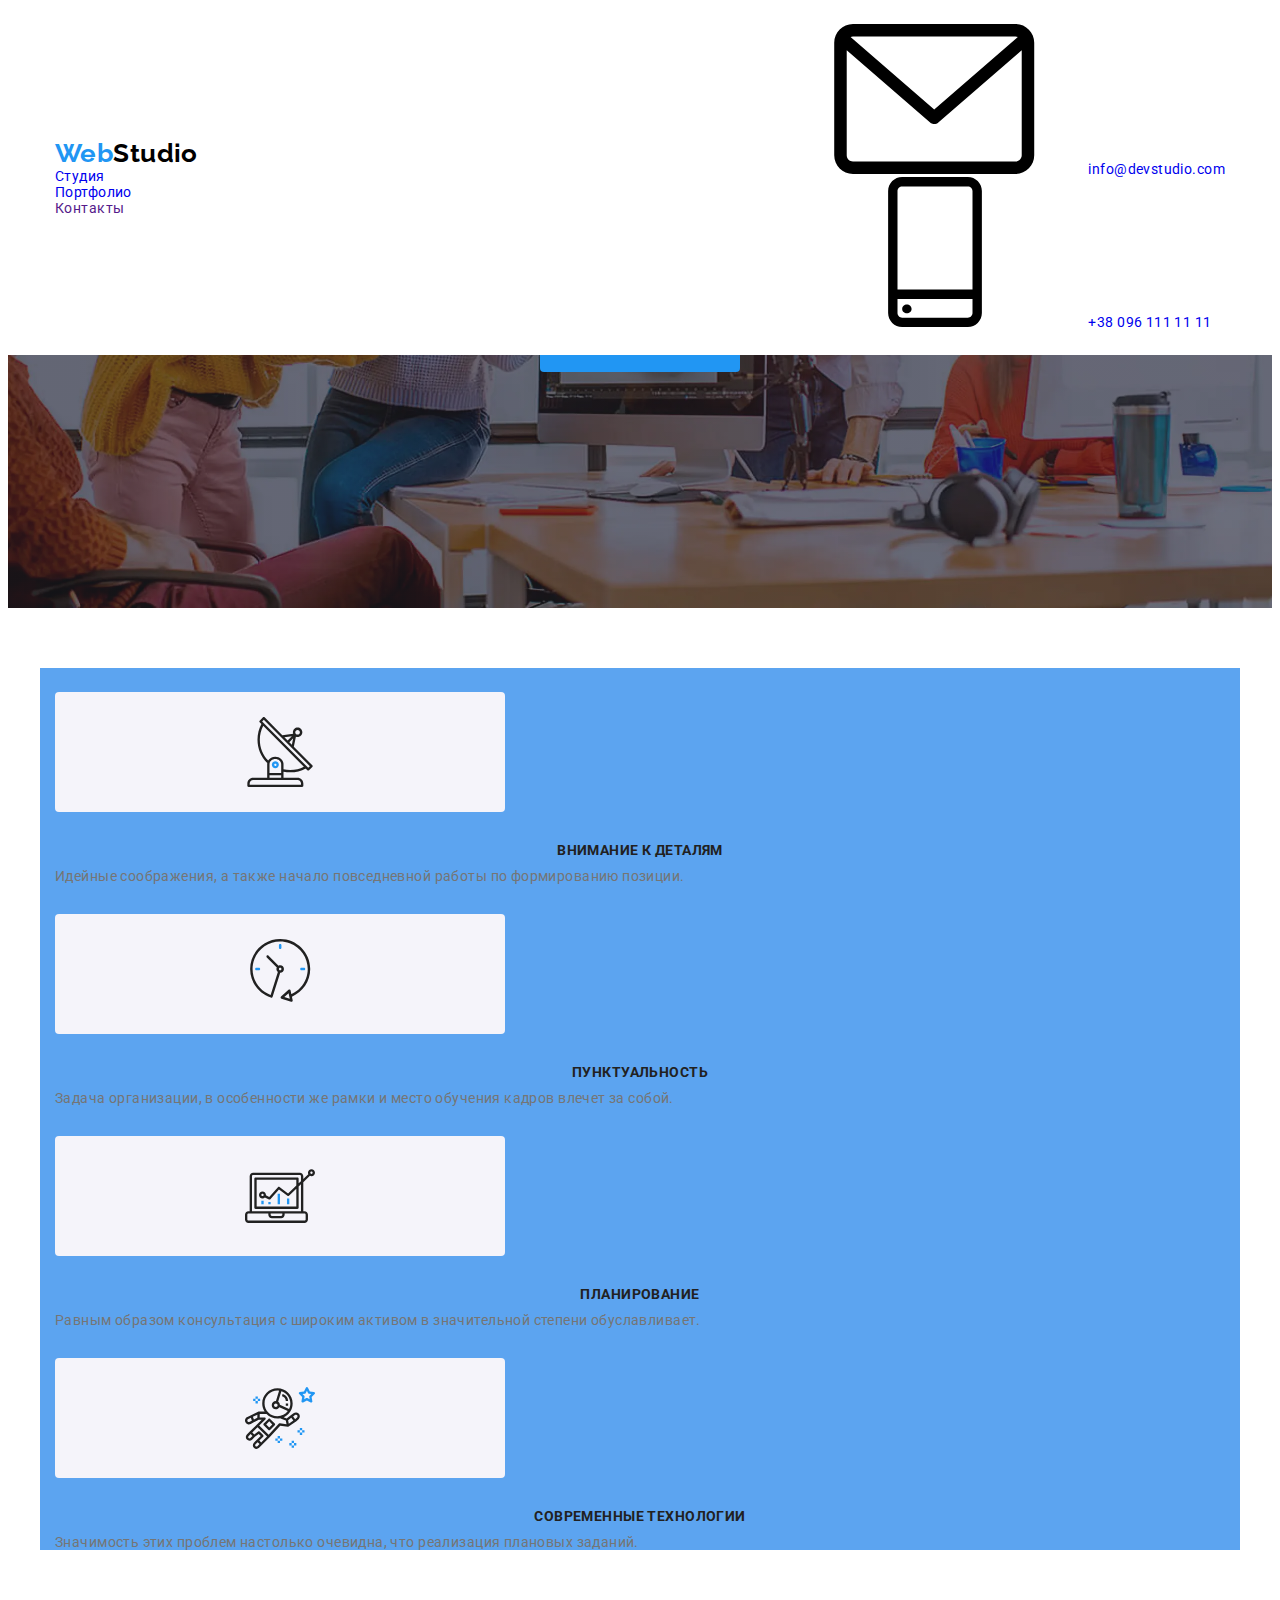
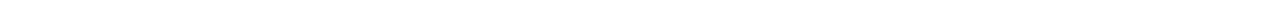
==== commit 50bf7e79: "иконки преимуществ" ====
--- a/index.html
+++ b/index.html
@@ -111,7 +111,7 @@
       </section>
 
       <!--advantage-->
-      <!-- <section class="section-advantage section">
+      <section class="section-advantage section">
         <div class="container advantage-container">
           <h2 class="one-ring">Преимущества</h2>
           <ul class="section-advantage-title list">
@@ -173,7 +173,7 @@
             </li>
           </ul>
         </div>
-      </section> -->
+      </section>
       <!--work-->
       <!-- <section class="work section">
         <div class="container work-container">
--- a/css/main.min.css
+++ b/css/main.min.css
@@ -1,2 +1,2 @@
-:root{--primary-title-color: #212121;--primary-text-color: #757575;--second-title-color: #ffffff;--accent-color: #2196f3;--background-color-dark: #2f303a;--background-color-light: #f5f4fa}.visually-hidden{position:absolute;white-space:nowrap;width:1px;height:1px;overflow:hidden;border:0;padding:0;clip:rect(0 0 0 0);clip-path:inset(50%);margin:-1px}body{font-family:"roboto", "sans-serif";font-size:14px;letter-spacing:0.03em;color:var(--primary-text-color);background-color:#ffffff}*{box-sizing:border-box}p,h1,h2,h3,h4,h5,h6{margin:0}img{display:block;max-width:100%;height:auto}ul{margin:0;padding:0}.list{list-style:none}.link{text-decoration:none}.one-ring{visibility:hidden}.container{padding-left:15px;padding-right:15px;margin-left:auto;margin-right:auto}@media screen and (min-width: 480px){.container{width:480px}}@media screen and (min-width: 768px){.container{width:768px}}@media screen and (min-width: 1200px){.container{width:1200px}}.section{padding-top:94px;padding-bottom:94px}.backdrop{width:100vw;height:100vh;background-color:rgba(0,0,0,0.2);position:fixed;top:0;transition:opacity 250ms linear, visibility 250ms linear}.backdrop.is-hidden{visibility:hidden;opacity:0;pointer-events:none}.modal{position:absolute;width:528px;min-height:581px;background-color:#ffffff;top:50%;left:50%;transform:translate(-50%, -50%);padding:40px}.modal-btn{border:1px solid #999999;background-color:transparent;width:30px;height:30px;border-radius:50%;position:fixed;top:8px;right:8px;display:flex;align-items:center;justify-content:center;color:#000000;cursor:pointer;transition:fill 250ms cubic-bezier(0.4, 0, 0.2, 1)}.modal-btn:hover,.modal-btn:focus{fill:var(--accent-color)}.modal-form{display:flex;flex-direction:column}.nodal-form-head{font-size:20px;font-weight:bold;text-align:center;margin-bottom:12px;color:#212121}.modal-form-field{font-size:12px;letter-spacing:0.01em;color:#757575;margin-bottom:10px}.modal-form-wrapper{position:relative;margin-top:4px}.modal-form-input{width:100%;border:1px solid rgba(33,33,33,0.2);border-radius:4px;height:40px;padding-left:30px;transition:border-color 250ms cubic-bezier(0.4, 0, 0.2, 1)}.modal-form-input:focus{outline:none;border-color:var(--accent-color)}.modal-form-icon{position:absolute;top:50%;left:12px;transform:translateY(-50%);transition:fill 250ms cubic-bezier(0.4, 0, 0.2, 1)}.modal-form-input:focus+.modal-form-icon{fill:var(--accent-color)}.modal-form-massage{width:100%;border:1px solid rgba(33,33,33,0.2);border-radius:4px;height:120px;resize:none;margin-top:4px;padding:12px 16px;transition:border-color 250ms linear}.modal-form-massage:focus{outline:none;border-color:var(--accent-color)}.modal-form-massage::placeholder{color:rgba(117,117,117,0.5)}.modal-form-checkbox-label{display:flex;align-items:center;justify-content:center;font-size:14px;margin-bottom:30px;margin-top:20px}.modal-form-checkbox-label::before{display:block;content:"";width:16px;height:15px;border:1px solid #212121;cursor:pointer;margin-right:7px}.modal-form-checkbox:checked+.modal-form-checkbox-label::before{background-color:var(--accent-color);background-image:url(../images/send.svg)}.modal-form-button{align-self:center;font-weight:700;font-size:16px;line-height:1.87;letter-spacing:0.06em;color:var(--second-title-color);background-color:var(--accent-color);cursor:pointer;border:none;display:block;min-width:200px;height:50px;box-shadow:0px 4px 4px rgba(0,0,0,0.15);border-radius:4px}.header{position:absolute;top:0;left:0;width:100%;padding-top:16px;padding-bottom:16px;background-color:#fff}@media screen and (min-width: 768px){.header{padding-top:26px;padding-bottom:25px}}@media screen and (min-width: 1200px){.header{padding-top:24px;padding-bottom:25px}}.header__container{display:flex;align-items:center;justify-content:space-between}.header__logo{font-family:Raleway, "sans-serif";font-style:normal;font-weight:700;font-size:26px;line-height:1.19;color:#000000;margin-right:93px}.logo__color{color:var(--accent-color)}.burger-btn{background-color:transparent;cursor:pointer;border:none;padding:0;line-height:0}@media screen and (min-width: 768px){.burger-btn{display:none}}.icon-burger{width:40px;height:40px;padding:0}.mobile-menu{position:fixed;z-index:100;top:0;left:0;width:100vw;height:100vh;background-color:turquoise;padding:48px 40px;opacity:0;visibility:hidden;pointer-events:none;transition:opacity 250ms linear, visibility 250ms linear}.mobile-menu.is-open{opacity:1;visibility:visible;pointer-events:all}.mobile-menu-social{font-weight:500;font-size:18px;line-height:22px;letter-spacing:0.02em;color:#2196f3}.btn-close{position:absolute;top:10px;right:15px;width:40px;height:40px;background-color:transparent;cursor:pointer;border:none;padding:0;line-height:0}.icon-close{width:40px;height:40px;padding:0}@media screen and (max-width: 767px){.header__nav__item{display:none}}@media screen and (max-width: 767px){.header__connect__list{display:none}}.hero{padding-top:118px;padding-bottom:118px;background-image:linear-gradient(rgba(47,48,58,0.4), rgba(47,48,58,0.4)),url(../images/hero_img_m@1x.webp);background-position:center;background-repeat:no-repeat;background-size:cover;margin-left:auto;margin-right:auto;max-width:480px;height:400px}@media screen and (min-device-pixel-ratio: 2), (min-resolution: 192dpi), (min-resolution: 2dppx){.hero{background-image:linear-gradient(rgba(47,48,58,0.4), rgba(47,48,58,0.4)),url(../images/hero_img_m@2x.webp)}}@media screen and (min-width: 768px){.hero{background-image:linear-gradient(rgba(47,48,58,0.4), rgba(47,48,58,0.4)),url(../../images/hero_img_t@1x.webp);max-width:768px}}@media screen and (min-width: 768px) and (min-device-pixel-ratio: 2), screen and (min-width: 768px) and (min-resolution: 192dpi), screen and (min-width: 768px) and (min-resolution: 2dppx){.hero{background-image:linear-gradient(rgba(47,48,58,0.4), rgba(47,48,58,0.4)),url(../images/hero_img_t@2x.webp)}}@media screen and (min-width: 1200px){.hero{padding-top:200px;padding-bottom:200px;background-image:linear-gradient(rgba(47,48,58,0.4), rgba(47,48,58,0.4)),url(../../images/hero_img_d@1x.webp);max-width:1600px;height:600px}}@media screen and (min-width: 1200px) and (min-device-pixel-ratio: 2), screen and (min-width: 1200px) and (min-resolution: 192dpi), screen and (min-width: 1200px) and (min-resolution: 2dppx){.hero{background-image:linear-gradient(rgba(47,48,58,0.4), rgba(47,48,58,0.4)),url(../images/hero_img_d@2x.webp)}}.hero-title{font-weight:900;font-size:26px;line-height:1.62;letter-spacing:0.06em;text-transform:uppercase;color:var(--second-title-color);margin-left:auto;margin-right:auto;max-width:360px;text-align:center}.hero-button{font-weight:700;font-size:16px;line-height:1.87;letter-spacing:0.06em;color:var(--second-title-color);background-color:var(--accent-color);cursor:pointer;border:none;display:block;min-width:200px;height:50px;margin:30px auto 0 auto;border-radius:4px}.work-container{padding-bottom:0}.work-title{font-weight:700;font-size:36px;line-height:1.16;text-align:center;letter-spacing:0.03em;color:var(--primary-title-color);margin-bottom:50px}.work-list{display:flex;flex-wrap:wrap;justify-content:space-between}.img-text-wrap{position:relative}.img-text{position:absolute;line-height:1.14;text-transform:uppercase;color:#ffffff;background-color:rgba(47,48,58,0.8);bottom:0;left:0;width:100%;height:70px;display:flex;justify-content:center;align-items:center}.section-team{background-color:var(--background-color-light)}.team-title{display:flex;flex-wrap:wrap;justify-content:center}.our-team{font-weight:700;font-size:36px;line-height:1 16;text-align:center;color:var(--primary-title-color);margin-bottom:50px}.team-item{background-color:#ffffff;box-shadow:0px 1px 3px rgba(0,0,0,0.12),0px 1px 1px rgba(0,0,0,0.14),0px 2px 1px rgba(0,0,0,0.2)}.team-item:not(:last-child){margin-right:30px}.team-list{font-weight:500;font-size:16px;line-height:1.18x;text-align:center;color:var(--primary-title-color);margin-bottom:10px;margin-top:30px}.job-list{font-weight:400;font-size:16px;line-height:1.18;text-align:center;margin-bottom:16px}.social-list{display:flex;justify-content:center}.team-social{margin-bottom:30px}.social-item{width:44px;height:44px;margin-right:10px}.social-item:last-child{margin-right:0}.social-link{width:100%;height:100%;border-radius:50%;display:flex;align-items:center;justify-content:center;transition:background-color 250ms cubic-bezier(0.4, 0, 0.2, 1),fill 250ms cubic-bezier(0.4, 0, 0.2, 1)}.social-link:hover,.social-link:focus{background-color:#2196f3}.social-icon{fill:#afb1b8;transition:background-color 250ms cubic-bezier(0.4, 0, 0.2, 1),fill 250ms cubic-bezier(0.4, 0, 0.2, 1)}.social-link:hover .social-icon,.social-link:focus .social-icon{background-color:#2196f3;fill:#ffffff}.class-footer{display:flex;align-items:baseline;justify-content:space-between}.footer{background-color:var(--background-color-dark);padding-top:60px;padding-bottom:60px}.logo-footer{font-family:Raleway, "sans-serif";font-style:normal;font-weight:700;font-size:26px;line-height:1.19;color:#ffffff;margin-bottom:20px;display:inline-block}.address-list:not(:last-child){margin-bottom:9px}.address{font-style:normal;font-weight:400;line-height:1.71;color:var(--second-title-color)}.footer-contacts{font-style:normal;font-weight:400;line-height:1.71;color:rgba(255,255,255,0.6);transition:color 250ms cubic-bezier(0.4, 0, 0.2, 1)}.footer-contacts:focus,.footer-contacts:hover{color:var(--accent-color)}.social-title{font-size:14px;line-height:1, 14;letter-spacing:0.03em;text-transform:uppercase;color:#ffffff;margin-bottom:20px;margin-left:70px}.footer-social-list{display:flex;margin-left:70px}.footer-social-item{width:44px;height:44px;margin-right:10px}.footer-social-item:last-child{margin-right:0}.footer-social-link{width:100%;height:100%;border-radius:50%;display:flex;align-items:center;justify-content:center;background-color:#44454e;transition:background-color 250ms cubic-bezier(0.4, 0, 0.2, 1)}.footer-social-link:hover,.footer-social-link:focus{background-color:var(--accent-color)}.footer-social-icon{fill:#ffffff;transition:background-color 250ms cubic-bezier(0.4, 0, 0.2, 1)}.footer-social-link:hover .footer-social-icon,.footer-social-link:focus .footer-social-icon{background-color:var(--accent-color)}.footer-form{display:flex}.footer-form-text{font-weight:bold;text-transform:uppercase;color:#ffffff}.footer-form-input{width:358px;height:50px;border:1px solid rgba(255,255,255,0.3);background-color:var(--background-color-dark);border-radius:4px;box-sizing:border-box;padding-left:16px;padding-top:15px;padding-bottom:15px;margin-top:20px;margin-right:12px;transition:border-color 250ms cubic-bezier(0.4, 0, 0.2, 1);display:inline-block;color:#ffffff}.footer-form-button{align-self:center;font-weight:bold;font-size:16px;line-height:1.87;letter-spacing:0.06em;color:var(--second-title-color);background-color:var(--accent-color);cursor:pointer;border:none;display:block;width:200px;height:50px;border-radius:4px;margin-top:20px;padding:10px 28px 10px 29px;display:flex;justify-content:space-between;align-items:center}.footer-form-icon{width:24px;height:24px}.section-portfolio{display:flex;justify-content:center;margin-bottom:50px}.button-portfolio-list:not(:last-child){margin-right:8px}.btn-portfolio{font-style:normal;font-weight:500;font-size:16px;line-height:1.62;text-align:center;letter-spacing:0.03em;color:var(--primary-title-color);background-color:var(--background-color-light);border:none;border-radius:4px;padding:6px 22px;transition:color 250ms cubic-bezier(0.4, 0, 0.2, 1),background-color 250ms cubic-bezier(0.4, 0, 0.2, 1),box-shadow 250ms cubic-bezier(0.4, 0, 0.2, 1)}.btn-portfolio:hover,.btn-portfolio:focus{background-color:var(--accent-color);color:#ffffff;cursor:pointer;box-shadow:0px 4px 4px rgba(0,0,0,0.25)}.portfolio-examples{display:flex;flex-wrap:wrap;margin-left:-30px;margin-bottom:-30px;justify-content:center}.portfolio-items{flex-basis:calc(100% / 3 - 30px);margin-left:30px;margin-bottom:30px;transition:color 250ms cubic-bezier(0.4, 0, 0.2, 1),box-shadow 250ms cubic-bezier(0.4, 0, 0.2, 1)}.portfolio-items:hover,.portfolio-items:focus{cursor:pointer;box-shadow:0px 4px 4px rgba(0,0,0,0.25)}.portfolio-items:nth-child(3n+1){margin-left:0px}.portfolio-items:nth-last-child(-n+3){margin-bottom:0px}.examples-item-wrap{position:relative;overflow:hidden}.examples-img-text{position:absolute;font-weight:normal;font-size:18px;line-height:1.5;letter-spacing:0.03em;color:var(--second-title-color);background-color:rgba(33,150,243,0.9);top:0;left:0;padding-top:63px;padding-left:24px;height:101%;transform:translateY(100%);transition:transform 250ms cubic-bezier(0.4, 0, 0.2, 1)}.portfolio-items:hover .examples-img-text{transform:translateY(0%)}.text-cards{border-left:1px solid #eeeeee;border-right:1px solid #eeeeee;border-bottom:1px solid #eeeeee}.examples-title{font-weight:700;font-size:18px;line-height:2;letter-spacing:0.06em;color:var(--primary-title-color);padding-top:20px;padding-bottom:4px;padding-left:20px}.examples-text{font-weight:400;font-size:16px;line-height:1.87;padding-bottom:24px;padding-left:20px}.title-clients{font-size:36px;line-height:42px;text-align:center;letter-spacing:0.03em;color:var(--primary-title-color)}.client-list{display:flex;justify-content:center;margin-top:50px}.clients-item{width:170px;height:92px;margin-right:30px}.clients-item:last-child{margin-right:0}.clients-link{width:100%;height:100%;border:1px solid #afb1b8;border-radius:4px;display:flex;justify-content:center;align-items:center;transition:fill 250ms cubic-bezier(0.4, 0, 0.2, 1)}.clients-link:hover,.clients-link:focus{border:1px solid var(--accent-color)}.clients-link:hover .clients-icon,.clients-link:focus .clients-icon{fill:var(--accent-color)}.clients-icon{width:106px;height:60px;fill:#afb1b8;transition:fill 250ms cubic-bezier(0.4, 0, 0.2, 1)}.clients-icon:hover,.clients-icon:focus{fill:var(--accent-color)}
+:root{--primary-title-color: #212121;--primary-text-color: #757575;--second-title-color: #ffffff;--accent-color: #2196f3;--background-color-dark: #2f303a;--background-color-light: #f5f4fa}.visually-hidden{position:absolute;white-space:nowrap;width:1px;height:1px;overflow:hidden;border:0;padding:0;clip:rect(0 0 0 0);clip-path:inset(50%);margin:-1px}body{font-family:"roboto", "sans-serif";font-size:14px;letter-spacing:0.03em;color:var(--primary-text-color);background-color:#ffffff}*{box-sizing:border-box}p,h1,h2,h3,h4,h5,h6{margin:0}img{display:block;max-width:100%;height:auto}ul{margin:0;padding:0}.list{list-style:none}.link{text-decoration:none}.one-ring{visibility:hidden}.container{padding-left:15px;padding-right:15px;margin-left:auto;margin-right:auto}@media screen and (min-width: 480px){.container{width:480px}}@media screen and (min-width: 768px){.container{width:768px}}@media screen and (min-width: 1200px){.container{width:1200px}}.backdrop{width:100vw;height:100vh;background-color:rgba(0,0,0,0.2);position:fixed;top:0;transition:opacity 250ms linear, visibility 250ms linear}.backdrop.is-hidden{visibility:hidden;opacity:0;pointer-events:none}.modal{position:absolute;width:528px;min-height:581px;background-color:#ffffff;top:50%;left:50%;transform:translate(-50%, -50%);padding:40px}.modal-btn{border:1px solid #999999;background-color:transparent;width:30px;height:30px;border-radius:50%;position:fixed;top:8px;right:8px;display:flex;align-items:center;justify-content:center;color:#000000;cursor:pointer;transition:fill 250ms cubic-bezier(0.4, 0, 0.2, 1)}.modal-btn:hover,.modal-btn:focus{fill:var(--accent-color)}.modal-form{display:flex;flex-direction:column}.nodal-form-head{font-size:20px;font-weight:bold;text-align:center;margin-bottom:12px;color:#212121}.modal-form-field{font-size:12px;letter-spacing:0.01em;color:#757575;margin-bottom:10px}.modal-form-wrapper{position:relative;margin-top:4px}.modal-form-input{width:100%;border:1px solid rgba(33,33,33,0.2);border-radius:4px;height:40px;padding-left:30px;transition:border-color 250ms cubic-bezier(0.4, 0, 0.2, 1)}.modal-form-input:focus{outline:none;border-color:var(--accent-color)}.modal-form-icon{position:absolute;top:50%;left:12px;transform:translateY(-50%);transition:fill 250ms cubic-bezier(0.4, 0, 0.2, 1)}.modal-form-input:focus+.modal-form-icon{fill:var(--accent-color)}.modal-form-massage{width:100%;border:1px solid rgba(33,33,33,0.2);border-radius:4px;height:120px;resize:none;margin-top:4px;padding:12px 16px;transition:border-color 250ms linear}.modal-form-massage:focus{outline:none;border-color:var(--accent-color)}.modal-form-massage::placeholder{color:rgba(117,117,117,0.5)}.modal-form-checkbox-label{display:flex;align-items:center;justify-content:center;font-size:14px;margin-bottom:30px;margin-top:20px}.modal-form-checkbox-label::before{display:block;content:"";width:16px;height:15px;border:1px solid #212121;cursor:pointer;margin-right:7px}.modal-form-checkbox:checked+.modal-form-checkbox-label::before{background-color:var(--accent-color);background-image:url(../images/send.svg)}.modal-form-button{align-self:center;font-weight:700;font-size:16px;line-height:1.87;letter-spacing:0.06em;color:var(--second-title-color);background-color:var(--accent-color);cursor:pointer;border:none;display:block;min-width:200px;height:50px;box-shadow:0px 4px 4px rgba(0,0,0,0.15);border-radius:4px}.header{position:absolute;top:0;left:0;width:100%;padding-top:16px;padding-bottom:16px;background-color:#fff}@media screen and (min-width: 768px){.header{padding-top:26px;padding-bottom:25px}}@media screen and (min-width: 1200px){.header{padding-top:24px;padding-bottom:25px}}.header__container{display:flex;align-items:center;justify-content:space-between}.header__logo{font-family:Raleway, "sans-serif";font-style:normal;font-weight:700;font-size:26px;line-height:1.19;color:#000000;margin-right:93px}.logo__color{color:var(--accent-color)}.burger-btn{background-color:transparent;cursor:pointer;border:none;padding:0;line-height:0}@media screen and (min-width: 768px){.burger-btn{display:none}}.icon-burger{width:40px;height:40px;padding:0}.mobile-menu{position:fixed;z-index:100;top:0;left:0;width:100vw;height:100vh;background-color:turquoise;padding:48px 40px;opacity:0;visibility:hidden;pointer-events:none;transition:opacity 250ms linear, visibility 250ms linear}.mobile-menu.is-open{opacity:1;visibility:visible;pointer-events:all}.mobile-menu-social{font-weight:500;font-size:18px;line-height:22px;letter-spacing:0.02em;color:#2196f3}.btn-close{position:absolute;top:10px;right:15px;width:40px;height:40px;background-color:transparent;cursor:pointer;border:none;padding:0;line-height:0}.icon-close{width:40px;height:40px;padding:0}@media screen and (max-width: 767px){.header__nav__item{display:none}}@media screen and (max-width: 767px){.header__connect__list{display:none}}.hero{padding-top:118px;padding-bottom:118px;background-image:linear-gradient(rgba(47,48,58,0.4), rgba(47,48,58,0.4)),url(../images/hero_img_m@1x.webp);background-position:center;background-repeat:no-repeat;background-size:cover;margin-left:auto;margin-right:auto;max-width:480px;height:400px}@media screen and (min-device-pixel-ratio: 2), (min-resolution: 192dpi), (min-resolution: 2dppx){.hero{background-image:linear-gradient(rgba(47,48,58,0.4), rgba(47,48,58,0.4)),url(../images/hero_img_m@2x.webp)}}@media screen and (min-width: 768px){.hero{background-image:linear-gradient(rgba(47,48,58,0.4), rgba(47,48,58,0.4)),url(../../images/hero_img_t@1x.webp);max-width:768px}}@media screen and (min-width: 768px) and (min-device-pixel-ratio: 2), screen and (min-width: 768px) and (min-resolution: 192dpi), screen and (min-width: 768px) and (min-resolution: 2dppx){.hero{background-image:linear-gradient(rgba(47,48,58,0.4), rgba(47,48,58,0.4)),url(../images/hero_img_t@2x.webp)}}@media screen and (min-width: 1200px){.hero{padding-top:200px;padding-bottom:200px;background-image:linear-gradient(rgba(47,48,58,0.4), rgba(47,48,58,0.4)),url(../../images/hero_img_d@1x.webp);max-width:1600px;height:600px}}@media screen and (min-width: 1200px) and (min-device-pixel-ratio: 2), screen and (min-width: 1200px) and (min-resolution: 192dpi), screen and (min-width: 1200px) and (min-resolution: 2dppx){.hero{background-image:linear-gradient(rgba(47,48,58,0.4), rgba(47,48,58,0.4)),url(../images/hero_img_d@2x.webp)}}.hero-title{font-weight:900;font-size:26px;line-height:1.62;letter-spacing:0.06em;text-transform:uppercase;color:var(--second-title-color);margin-left:auto;margin-right:auto;max-width:360px;text-align:center}.hero-button{font-weight:700;font-size:16px;line-height:1.87;letter-spacing:0.06em;color:var(--second-title-color);background-color:var(--accent-color);cursor:pointer;border:none;display:block;min-width:200px;height:50px;margin:30px auto 0 auto;border-radius:4px}.advantage-container{background-color:#5ca4f0;margin-top:60px;margin-bottom:60px;flex-direction:column}.advantage-icon{width:70px;height:70px}.advantage-icons{display:flex;align-items:center;justify-content:center;max-width:450px;height:120px;background-color:#f5f4fa;border-radius:4px;margin-bottom:30px}.advantage-title{font-weight:bold;font-size:14px;line-height:16px;text-align:center;letter-spacing:0.03em;text-transform:uppercase;margin-top:30px;color:var(--primary-title-color)}.advantage-text{color:#757575;margin-top:10px;margin-bottom:30px}.work-container{padding-bottom:0}.work-title{font-weight:700;font-size:36px;line-height:1.16;text-align:center;letter-spacing:0.03em;color:var(--primary-title-color);margin-bottom:50px}.work-list{display:flex;flex-wrap:wrap;justify-content:space-between}.img-text-wrap{position:relative}.img-text{position:absolute;line-height:1.14;text-transform:uppercase;color:#ffffff;background-color:rgba(47,48,58,0.8);bottom:0;left:0;width:100%;height:70px;display:flex;justify-content:center;align-items:center}.section-team{background-color:var(--background-color-light)}.team-title{display:flex;flex-wrap:wrap;justify-content:center}.our-team{font-weight:700;font-size:36px;line-height:1 16;text-align:center;color:var(--primary-title-color);margin-bottom:50px}.team-item{background-color:#ffffff;box-shadow:0px 1px 3px rgba(0,0,0,0.12),0px 1px 1px rgba(0,0,0,0.14),0px 2px 1px rgba(0,0,0,0.2)}.team-item:not(:last-child){margin-right:30px}.team-list{font-weight:500;font-size:16px;line-height:1.18x;text-align:center;color:var(--primary-title-color);margin-bottom:10px;margin-top:30px}.job-list{font-weight:400;font-size:16px;line-height:1.18;text-align:center;margin-bottom:16px}.social-list{display:flex;justify-content:center}.team-social{margin-bottom:30px}.social-item{width:44px;height:44px;margin-right:10px}.social-item:last-child{margin-right:0}.social-link{width:100%;height:100%;border-radius:50%;display:flex;align-items:center;justify-content:center;transition:background-color 250ms cubic-bezier(0.4, 0, 0.2, 1),fill 250ms cubic-bezier(0.4, 0, 0.2, 1)}.social-link:hover,.social-link:focus{background-color:#2196f3}.social-icon{fill:#afb1b8;transition:background-color 250ms cubic-bezier(0.4, 0, 0.2, 1),fill 250ms cubic-bezier(0.4, 0, 0.2, 1)}.social-link:hover .social-icon,.social-link:focus .social-icon{background-color:#2196f3;fill:#ffffff}.class-footer{display:flex;align-items:baseline;justify-content:space-between}.footer{background-color:var(--background-color-dark);padding-top:60px;padding-bottom:60px}.logo-footer{font-family:Raleway, "sans-serif";font-style:normal;font-weight:700;font-size:26px;line-height:1.19;color:#ffffff;margin-bottom:20px;display:inline-block}.address-list:not(:last-child){margin-bottom:9px}.address{font-style:normal;font-weight:400;line-height:1.71;color:var(--second-title-color)}.footer-contacts{font-style:normal;font-weight:400;line-height:1.71;color:rgba(255,255,255,0.6);transition:color 250ms cubic-bezier(0.4, 0, 0.2, 1)}.footer-contacts:focus,.footer-contacts:hover{color:var(--accent-color)}.social-title{font-size:14px;line-height:1, 14;letter-spacing:0.03em;text-transform:uppercase;color:#ffffff;margin-bottom:20px;margin-left:70px}.footer-social-list{display:flex;margin-left:70px}.footer-social-item{width:44px;height:44px;margin-right:10px}.footer-social-item:last-child{margin-right:0}.footer-social-link{width:100%;height:100%;border-radius:50%;display:flex;align-items:center;justify-content:center;background-color:#44454e;transition:background-color 250ms cubic-bezier(0.4, 0, 0.2, 1)}.footer-social-link:hover,.footer-social-link:focus{background-color:var(--accent-color)}.footer-social-icon{fill:#ffffff;transition:background-color 250ms cubic-bezier(0.4, 0, 0.2, 1)}.footer-social-link:hover .footer-social-icon,.footer-social-link:focus .footer-social-icon{background-color:var(--accent-color)}.footer-form{display:flex}.footer-form-text{font-weight:bold;text-transform:uppercase;color:#ffffff}.footer-form-input{width:358px;height:50px;border:1px solid rgba(255,255,255,0.3);background-color:var(--background-color-dark);border-radius:4px;box-sizing:border-box;padding-left:16px;padding-top:15px;padding-bottom:15px;margin-top:20px;margin-right:12px;transition:border-color 250ms cubic-bezier(0.4, 0, 0.2, 1);display:inline-block;color:#ffffff}.footer-form-button{align-self:center;font-weight:bold;font-size:16px;line-height:1.87;letter-spacing:0.06em;color:var(--second-title-color);background-color:var(--accent-color);cursor:pointer;border:none;display:block;width:200px;height:50px;border-radius:4px;margin-top:20px;padding:10px 28px 10px 29px;display:flex;justify-content:space-between;align-items:center}.footer-form-icon{width:24px;height:24px}.section-portfolio{display:flex;justify-content:center;margin-bottom:50px}.button-portfolio-list:not(:last-child){margin-right:8px}.btn-portfolio{font-style:normal;font-weight:500;font-size:16px;line-height:1.62;text-align:center;letter-spacing:0.03em;color:var(--primary-title-color);background-color:var(--background-color-light);border:none;border-radius:4px;padding:6px 22px;transition:color 250ms cubic-bezier(0.4, 0, 0.2, 1),background-color 250ms cubic-bezier(0.4, 0, 0.2, 1),box-shadow 250ms cubic-bezier(0.4, 0, 0.2, 1)}.btn-portfolio:hover,.btn-portfolio:focus{background-color:var(--accent-color);color:#ffffff;cursor:pointer;box-shadow:0px 4px 4px rgba(0,0,0,0.25)}.portfolio-examples{display:flex;flex-wrap:wrap;margin-left:-30px;margin-bottom:-30px;justify-content:center}.portfolio-items{flex-basis:calc(100% / 3 - 30px);margin-left:30px;margin-bottom:30px;transition:color 250ms cubic-bezier(0.4, 0, 0.2, 1),box-shadow 250ms cubic-bezier(0.4, 0, 0.2, 1)}.portfolio-items:hover,.portfolio-items:focus{cursor:pointer;box-shadow:0px 4px 4px rgba(0,0,0,0.25)}.portfolio-items:nth-child(3n+1){margin-left:0px}.portfolio-items:nth-last-child(-n+3){margin-bottom:0px}.examples-item-wrap{position:relative;overflow:hidden}.examples-img-text{position:absolute;font-weight:normal;font-size:18px;line-height:1.5;letter-spacing:0.03em;color:var(--second-title-color);background-color:rgba(33,150,243,0.9);top:0;left:0;padding-top:63px;padding-left:24px;height:101%;transform:translateY(100%);transition:transform 250ms cubic-bezier(0.4, 0, 0.2, 1)}.portfolio-items:hover .examples-img-text{transform:translateY(0%)}.text-cards{border-left:1px solid #eeeeee;border-right:1px solid #eeeeee;border-bottom:1px solid #eeeeee}.examples-title{font-weight:700;font-size:18px;line-height:2;letter-spacing:0.06em;color:var(--primary-title-color);padding-top:20px;padding-bottom:4px;padding-left:20px}.examples-text{font-weight:400;font-size:16px;line-height:1.87;padding-bottom:24px;padding-left:20px}.title-clients{font-size:36px;line-height:42px;text-align:center;letter-spacing:0.03em;color:var(--primary-title-color)}.client-list{display:flex;justify-content:center;margin-top:50px}.clients-item{width:170px;height:92px;margin-right:30px}.clients-item:last-child{margin-right:0}.clients-link{width:100%;height:100%;border:1px solid #afb1b8;border-radius:4px;display:flex;justify-content:center;align-items:center;transition:fill 250ms cubic-bezier(0.4, 0, 0.2, 1)}.clients-link:hover,.clients-link:focus{border:1px solid var(--accent-color)}.clients-link:hover .clients-icon,.clients-link:focus .clients-icon{fill:var(--accent-color)}.clients-icon{width:106px;height:60px;fill:#afb1b8;transition:fill 250ms cubic-bezier(0.4, 0, 0.2, 1)}.clients-icon:hover,.clients-icon:focus{fill:var(--accent-color)}
 /*# sourceMappingURL=main.min.css.map */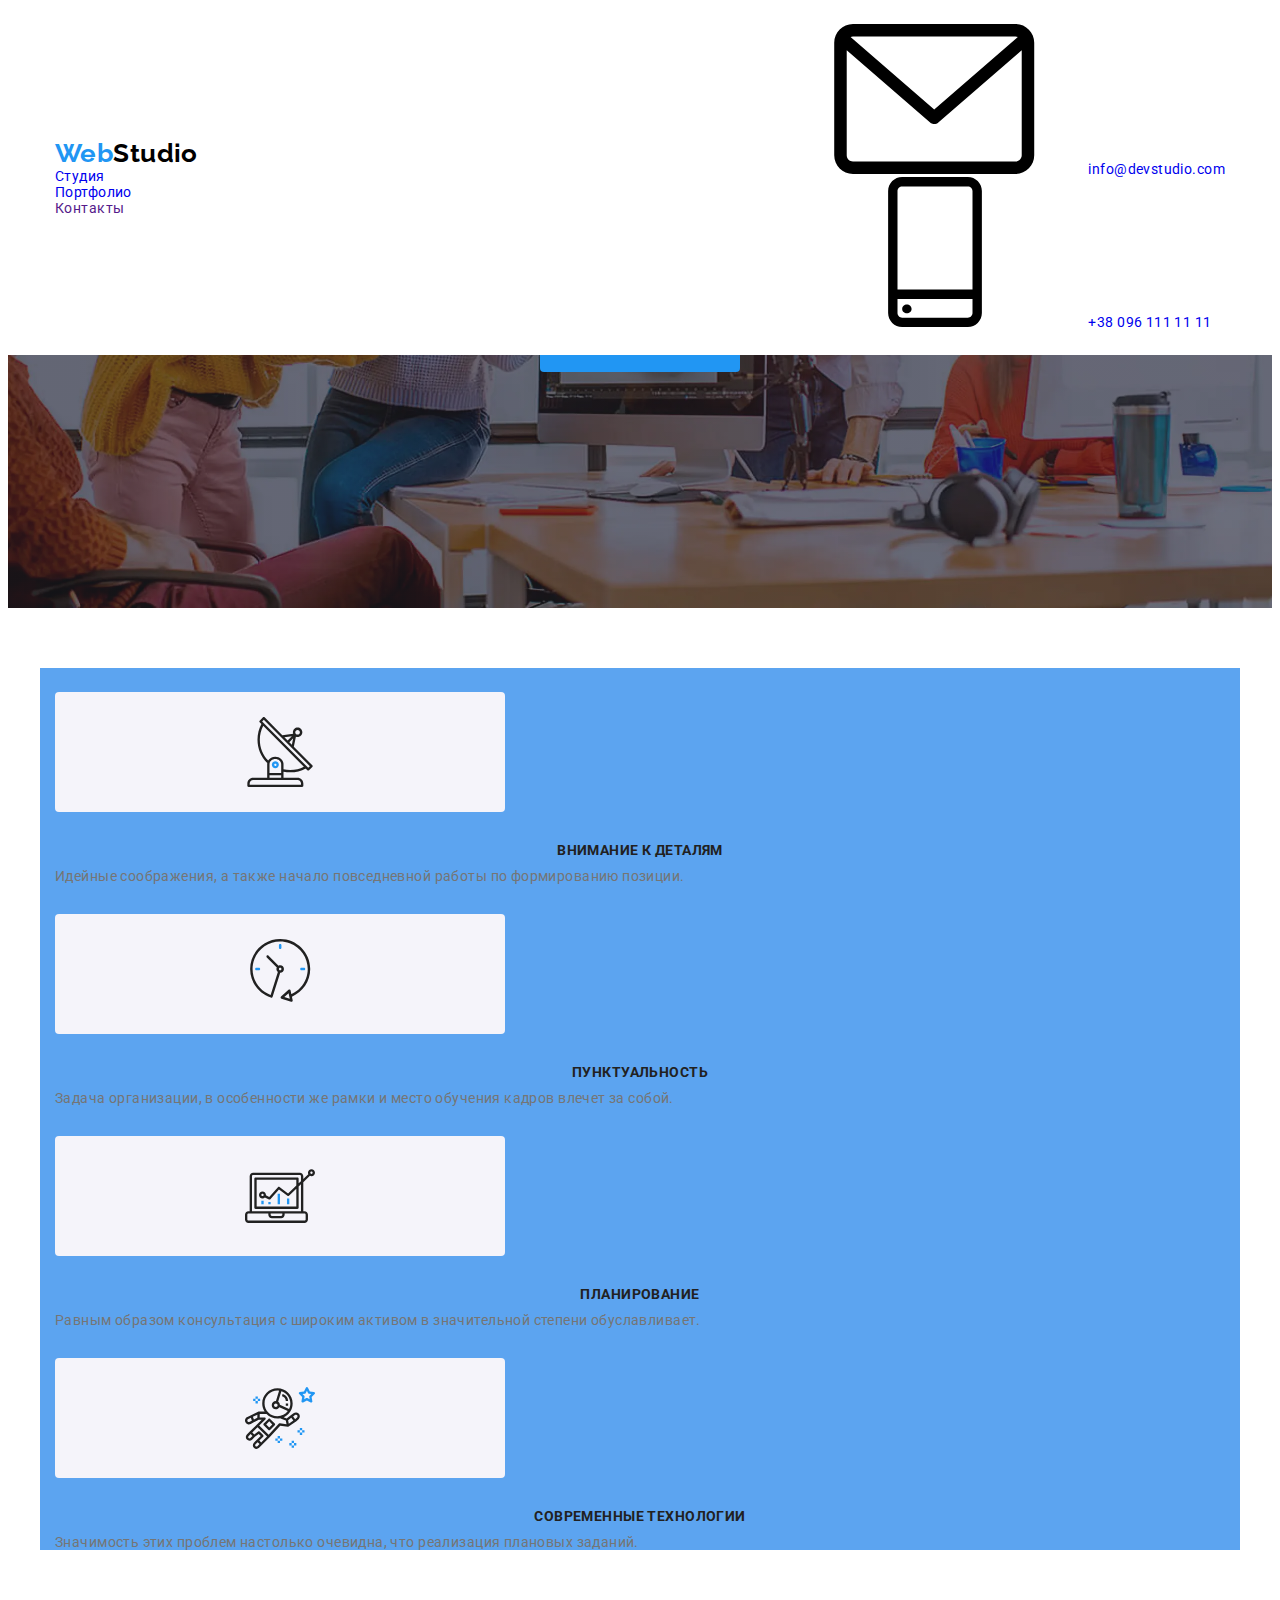
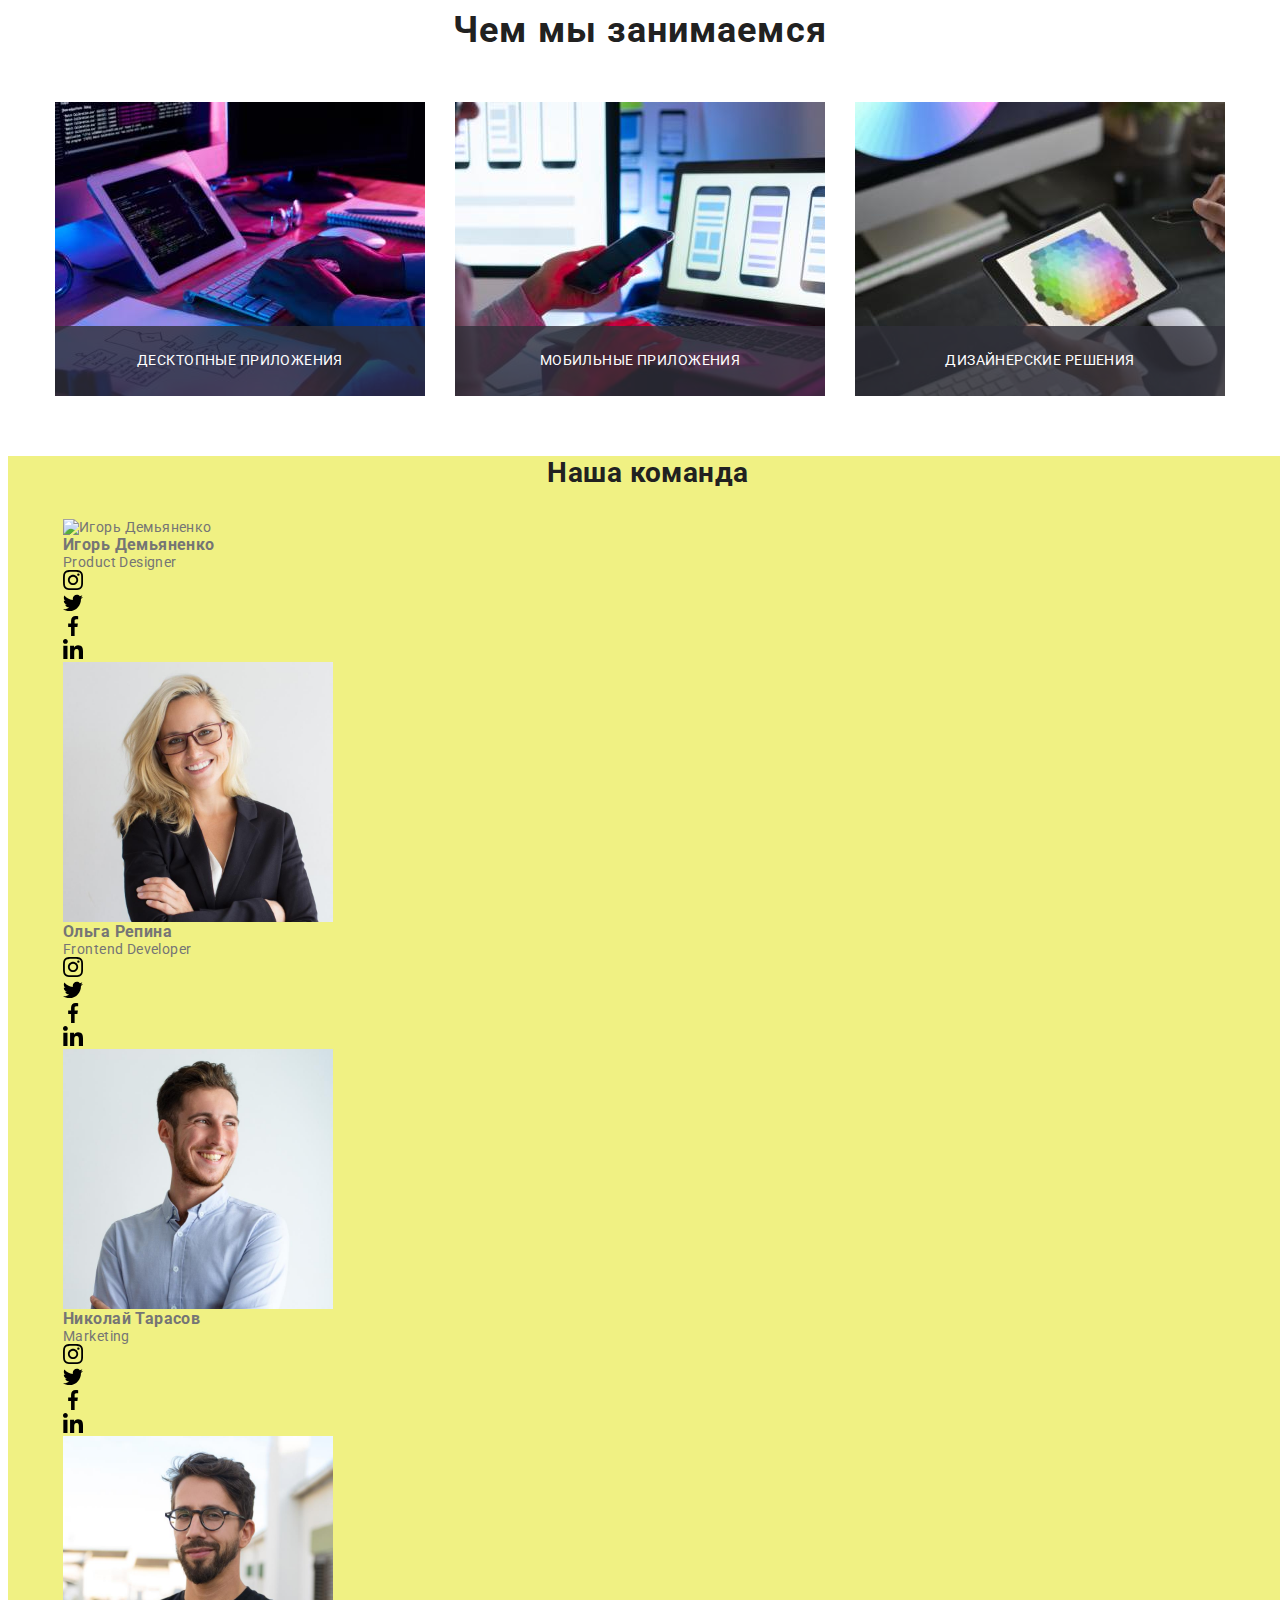
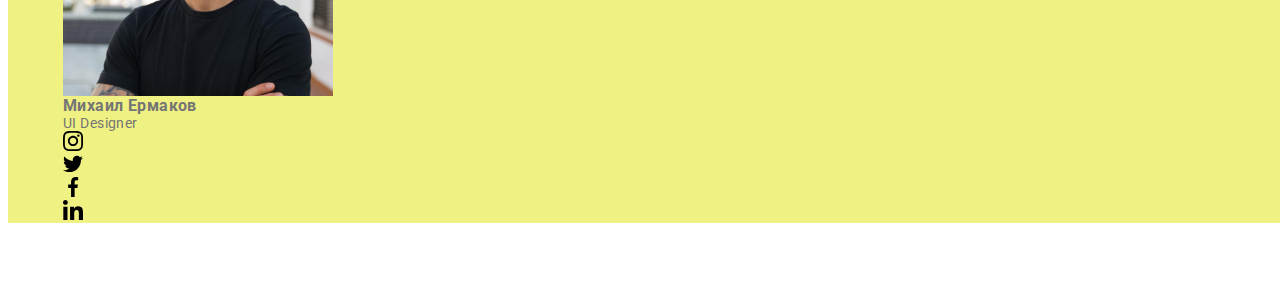
==== commit 0e414033: "+" ====
--- a/index.html
+++ b/index.html
@@ -175,7 +175,7 @@
         </div>
       </section>
       <!--work-->
-      <!-- <section class="work section">
+      <section class="work section">
         <div class="container work-container">
           <h2 class="work-title">Чем мы занимаемся</h2>
           <ul class="work-list list">
@@ -212,15 +212,51 @@
             </li>
           </ul>
         </div>
-      </section> -->
+      </section>
       <!--team-->
-      <!-- <section class="section-team section">
+      <section class="section-team section">
         <div class="container container-team">
           <h2 class="our-team">Наша команда</h2>
 
           <ul class="team-title social-list list">
             <li class="team-item">
-              <img src="./images/img.jpg" alt="Игорь Демьяненко" width="270" />
+              <picture>
+                <source
+                media="min-width:1200px"
+                srcset="./images/command/product_designer/product_designer_d@2x.webp 1x,
+                ./images/command/product_designer/product_designer_d@3x.webp 2x"
+                type="image/webp"/>
+                <source
+                    media="(min-width: 1200px)"
+                    srcset="
+                      ./images/command/product_designer/product_designer_d@2x.jpg 1x,
+                      ./images/command/product_designer/product_designer_d@3x.jpg 2x
+                    "
+                  />
+<source
+                    media="(min-width: 1200px)"
+                    srcset="
+                      ./images/command/product_designer/product_designer_d@2x.jpg 1x,
+                      ./images/command/product_designer/product_designer_d@3x.jpg 2x
+                    "
+                  />
+                  <source
+                    media="(min-width: 768px)"
+                    srcset="
+                      ./images/about/about-img-tablet-2.webp    1x,
+                      ./images/about/about-img-tablet-2@2x.webp 2x
+                    "
+                    type="image/webp"
+                  />
+                  <source
+                    media="(min-width: 768px)"
+                    srcset="
+                      ./images/about/about-img-tablet-2.jpg    1x,
+                      ./images/about/about-img-tablet-2@2x.jpg 2x
+                    "
+                  />
+              </picture>
+              <img src="#" alt="Игорь Демьяненко" width="270" />
               <h3 class="team-list">Игорь Демьяненко</h3>
               <p lang="en" class="job-list">Product Designer</p>
               <ul class="team-social social-list list">
@@ -361,7 +397,7 @@
             </li>
           </ul>
         </div>
-      </section> -->
+      </section>
       <!--clients-->
       <!-- <section class="clients section">
         <div class="container">
--- a/css/main.min.css
+++ b/css/main.min.css
@@ -1,2 +1,2 @@
-:root{--primary-title-color: #212121;--primary-text-color: #757575;--second-title-color: #ffffff;--accent-color: #2196f3;--background-color-dark: #2f303a;--background-color-light: #f5f4fa}.visually-hidden{position:absolute;white-space:nowrap;width:1px;height:1px;overflow:hidden;border:0;padding:0;clip:rect(0 0 0 0);clip-path:inset(50%);margin:-1px}body{font-family:"roboto", "sans-serif";font-size:14px;letter-spacing:0.03em;color:var(--primary-text-color);background-color:#ffffff}*{box-sizing:border-box}p,h1,h2,h3,h4,h5,h6{margin:0}img{display:block;max-width:100%;height:auto}ul{margin:0;padding:0}.list{list-style:none}.link{text-decoration:none}.one-ring{visibility:hidden}.container{padding-left:15px;padding-right:15px;margin-left:auto;margin-right:auto}@media screen and (min-width: 480px){.container{width:480px}}@media screen and (min-width: 768px){.container{width:768px}}@media screen and (min-width: 1200px){.container{width:1200px}}.backdrop{width:100vw;height:100vh;background-color:rgba(0,0,0,0.2);position:fixed;top:0;transition:opacity 250ms linear, visibility 250ms linear}.backdrop.is-hidden{visibility:hidden;opacity:0;pointer-events:none}.modal{position:absolute;width:528px;min-height:581px;background-color:#ffffff;top:50%;left:50%;transform:translate(-50%, -50%);padding:40px}.modal-btn{border:1px solid #999999;background-color:transparent;width:30px;height:30px;border-radius:50%;position:fixed;top:8px;right:8px;display:flex;align-items:center;justify-content:center;color:#000000;cursor:pointer;transition:fill 250ms cubic-bezier(0.4, 0, 0.2, 1)}.modal-btn:hover,.modal-btn:focus{fill:var(--accent-color)}.modal-form{display:flex;flex-direction:column}.nodal-form-head{font-size:20px;font-weight:bold;text-align:center;margin-bottom:12px;color:#212121}.modal-form-field{font-size:12px;letter-spacing:0.01em;color:#757575;margin-bottom:10px}.modal-form-wrapper{position:relative;margin-top:4px}.modal-form-input{width:100%;border:1px solid rgba(33,33,33,0.2);border-radius:4px;height:40px;padding-left:30px;transition:border-color 250ms cubic-bezier(0.4, 0, 0.2, 1)}.modal-form-input:focus{outline:none;border-color:var(--accent-color)}.modal-form-icon{position:absolute;top:50%;left:12px;transform:translateY(-50%);transition:fill 250ms cubic-bezier(0.4, 0, 0.2, 1)}.modal-form-input:focus+.modal-form-icon{fill:var(--accent-color)}.modal-form-massage{width:100%;border:1px solid rgba(33,33,33,0.2);border-radius:4px;height:120px;resize:none;margin-top:4px;padding:12px 16px;transition:border-color 250ms linear}.modal-form-massage:focus{outline:none;border-color:var(--accent-color)}.modal-form-massage::placeholder{color:rgba(117,117,117,0.5)}.modal-form-checkbox-label{display:flex;align-items:center;justify-content:center;font-size:14px;margin-bottom:30px;margin-top:20px}.modal-form-checkbox-label::before{display:block;content:"";width:16px;height:15px;border:1px solid #212121;cursor:pointer;margin-right:7px}.modal-form-checkbox:checked+.modal-form-checkbox-label::before{background-color:var(--accent-color);background-image:url(../images/send.svg)}.modal-form-button{align-self:center;font-weight:700;font-size:16px;line-height:1.87;letter-spacing:0.06em;color:var(--second-title-color);background-color:var(--accent-color);cursor:pointer;border:none;display:block;min-width:200px;height:50px;box-shadow:0px 4px 4px rgba(0,0,0,0.15);border-radius:4px}.header{position:absolute;top:0;left:0;width:100%;padding-top:16px;padding-bottom:16px;background-color:#fff}@media screen and (min-width: 768px){.header{padding-top:26px;padding-bottom:25px}}@media screen and (min-width: 1200px){.header{padding-top:24px;padding-bottom:25px}}.header__container{display:flex;align-items:center;justify-content:space-between}.header__logo{font-family:Raleway, "sans-serif";font-style:normal;font-weight:700;font-size:26px;line-height:1.19;color:#000000;margin-right:93px}.logo__color{color:var(--accent-color)}.burger-btn{background-color:transparent;cursor:pointer;border:none;padding:0;line-height:0}@media screen and (min-width: 768px){.burger-btn{display:none}}.icon-burger{width:40px;height:40px;padding:0}.mobile-menu{position:fixed;z-index:100;top:0;left:0;width:100vw;height:100vh;background-color:turquoise;padding:48px 40px;opacity:0;visibility:hidden;pointer-events:none;transition:opacity 250ms linear, visibility 250ms linear}.mobile-menu.is-open{opacity:1;visibility:visible;pointer-events:all}.mobile-menu-social{font-weight:500;font-size:18px;line-height:22px;letter-spacing:0.02em;color:#2196f3}.btn-close{position:absolute;top:10px;right:15px;width:40px;height:40px;background-color:transparent;cursor:pointer;border:none;padding:0;line-height:0}.icon-close{width:40px;height:40px;padding:0}@media screen and (max-width: 767px){.header__nav__item{display:none}}@media screen and (max-width: 767px){.header__connect__list{display:none}}.hero{padding-top:118px;padding-bottom:118px;background-image:linear-gradient(rgba(47,48,58,0.4), rgba(47,48,58,0.4)),url(../images/hero_img_m@1x.webp);background-position:center;background-repeat:no-repeat;background-size:cover;margin-left:auto;margin-right:auto;max-width:480px;height:400px}@media screen and (min-device-pixel-ratio: 2), (min-resolution: 192dpi), (min-resolution: 2dppx){.hero{background-image:linear-gradient(rgba(47,48,58,0.4), rgba(47,48,58,0.4)),url(../images/hero_img_m@2x.webp)}}@media screen and (min-width: 768px){.hero{background-image:linear-gradient(rgba(47,48,58,0.4), rgba(47,48,58,0.4)),url(../../images/hero_img_t@1x.webp);max-width:768px}}@media screen and (min-width: 768px) and (min-device-pixel-ratio: 2), screen and (min-width: 768px) and (min-resolution: 192dpi), screen and (min-width: 768px) and (min-resolution: 2dppx){.hero{background-image:linear-gradient(rgba(47,48,58,0.4), rgba(47,48,58,0.4)),url(../images/hero_img_t@2x.webp)}}@media screen and (min-width: 1200px){.hero{padding-top:200px;padding-bottom:200px;background-image:linear-gradient(rgba(47,48,58,0.4), rgba(47,48,58,0.4)),url(../../images/hero_img_d@1x.webp);max-width:1600px;height:600px}}@media screen and (min-width: 1200px) and (min-device-pixel-ratio: 2), screen and (min-width: 1200px) and (min-resolution: 192dpi), screen and (min-width: 1200px) and (min-resolution: 2dppx){.hero{background-image:linear-gradient(rgba(47,48,58,0.4), rgba(47,48,58,0.4)),url(../images/hero_img_d@2x.webp)}}.hero-title{font-weight:900;font-size:26px;line-height:1.62;letter-spacing:0.06em;text-transform:uppercase;color:var(--second-title-color);margin-left:auto;margin-right:auto;max-width:360px;text-align:center}.hero-button{font-weight:700;font-size:16px;line-height:1.87;letter-spacing:0.06em;color:var(--second-title-color);background-color:var(--accent-color);cursor:pointer;border:none;display:block;min-width:200px;height:50px;margin:30px auto 0 auto;border-radius:4px}.advantage-container{background-color:#5ca4f0;margin-top:60px;margin-bottom:60px;flex-direction:column}.advantage-icon{width:70px;height:70px}.advantage-icons{display:flex;align-items:center;justify-content:center;max-width:450px;height:120px;background-color:#f5f4fa;border-radius:4px;margin-bottom:30px}.advantage-title{font-weight:bold;font-size:14px;line-height:16px;text-align:center;letter-spacing:0.03em;text-transform:uppercase;margin-top:30px;color:var(--primary-title-color)}.advantage-text{color:#757575;margin-top:10px;margin-bottom:30px}.work-container{padding-bottom:0}.work-title{font-weight:700;font-size:36px;line-height:1.16;text-align:center;letter-spacing:0.03em;color:var(--primary-title-color);margin-bottom:50px}.work-list{display:flex;flex-wrap:wrap;justify-content:space-between}.img-text-wrap{position:relative}.img-text{position:absolute;line-height:1.14;text-transform:uppercase;color:#ffffff;background-color:rgba(47,48,58,0.8);bottom:0;left:0;width:100%;height:70px;display:flex;justify-content:center;align-items:center}.section-team{background-color:var(--background-color-light)}.team-title{display:flex;flex-wrap:wrap;justify-content:center}.our-team{font-weight:700;font-size:36px;line-height:1 16;text-align:center;color:var(--primary-title-color);margin-bottom:50px}.team-item{background-color:#ffffff;box-shadow:0px 1px 3px rgba(0,0,0,0.12),0px 1px 1px rgba(0,0,0,0.14),0px 2px 1px rgba(0,0,0,0.2)}.team-item:not(:last-child){margin-right:30px}.team-list{font-weight:500;font-size:16px;line-height:1.18x;text-align:center;color:var(--primary-title-color);margin-bottom:10px;margin-top:30px}.job-list{font-weight:400;font-size:16px;line-height:1.18;text-align:center;margin-bottom:16px}.social-list{display:flex;justify-content:center}.team-social{margin-bottom:30px}.social-item{width:44px;height:44px;margin-right:10px}.social-item:last-child{margin-right:0}.social-link{width:100%;height:100%;border-radius:50%;display:flex;align-items:center;justify-content:center;transition:background-color 250ms cubic-bezier(0.4, 0, 0.2, 1),fill 250ms cubic-bezier(0.4, 0, 0.2, 1)}.social-link:hover,.social-link:focus{background-color:#2196f3}.social-icon{fill:#afb1b8;transition:background-color 250ms cubic-bezier(0.4, 0, 0.2, 1),fill 250ms cubic-bezier(0.4, 0, 0.2, 1)}.social-link:hover .social-icon,.social-link:focus .social-icon{background-color:#2196f3;fill:#ffffff}.class-footer{display:flex;align-items:baseline;justify-content:space-between}.footer{background-color:var(--background-color-dark);padding-top:60px;padding-bottom:60px}.logo-footer{font-family:Raleway, "sans-serif";font-style:normal;font-weight:700;font-size:26px;line-height:1.19;color:#ffffff;margin-bottom:20px;display:inline-block}.address-list:not(:last-child){margin-bottom:9px}.address{font-style:normal;font-weight:400;line-height:1.71;color:var(--second-title-color)}.footer-contacts{font-style:normal;font-weight:400;line-height:1.71;color:rgba(255,255,255,0.6);transition:color 250ms cubic-bezier(0.4, 0, 0.2, 1)}.footer-contacts:focus,.footer-contacts:hover{color:var(--accent-color)}.social-title{font-size:14px;line-height:1, 14;letter-spacing:0.03em;text-transform:uppercase;color:#ffffff;margin-bottom:20px;margin-left:70px}.footer-social-list{display:flex;margin-left:70px}.footer-social-item{width:44px;height:44px;margin-right:10px}.footer-social-item:last-child{margin-right:0}.footer-social-link{width:100%;height:100%;border-radius:50%;display:flex;align-items:center;justify-content:center;background-color:#44454e;transition:background-color 250ms cubic-bezier(0.4, 0, 0.2, 1)}.footer-social-link:hover,.footer-social-link:focus{background-color:var(--accent-color)}.footer-social-icon{fill:#ffffff;transition:background-color 250ms cubic-bezier(0.4, 0, 0.2, 1)}.footer-social-link:hover .footer-social-icon,.footer-social-link:focus .footer-social-icon{background-color:var(--accent-color)}.footer-form{display:flex}.footer-form-text{font-weight:bold;text-transform:uppercase;color:#ffffff}.footer-form-input{width:358px;height:50px;border:1px solid rgba(255,255,255,0.3);background-color:var(--background-color-dark);border-radius:4px;box-sizing:border-box;padding-left:16px;padding-top:15px;padding-bottom:15px;margin-top:20px;margin-right:12px;transition:border-color 250ms cubic-bezier(0.4, 0, 0.2, 1);display:inline-block;color:#ffffff}.footer-form-button{align-self:center;font-weight:bold;font-size:16px;line-height:1.87;letter-spacing:0.06em;color:var(--second-title-color);background-color:var(--accent-color);cursor:pointer;border:none;display:block;width:200px;height:50px;border-radius:4px;margin-top:20px;padding:10px 28px 10px 29px;display:flex;justify-content:space-between;align-items:center}.footer-form-icon{width:24px;height:24px}.section-portfolio{display:flex;justify-content:center;margin-bottom:50px}.button-portfolio-list:not(:last-child){margin-right:8px}.btn-portfolio{font-style:normal;font-weight:500;font-size:16px;line-height:1.62;text-align:center;letter-spacing:0.03em;color:var(--primary-title-color);background-color:var(--background-color-light);border:none;border-radius:4px;padding:6px 22px;transition:color 250ms cubic-bezier(0.4, 0, 0.2, 1),background-color 250ms cubic-bezier(0.4, 0, 0.2, 1),box-shadow 250ms cubic-bezier(0.4, 0, 0.2, 1)}.btn-portfolio:hover,.btn-portfolio:focus{background-color:var(--accent-color);color:#ffffff;cursor:pointer;box-shadow:0px 4px 4px rgba(0,0,0,0.25)}.portfolio-examples{display:flex;flex-wrap:wrap;margin-left:-30px;margin-bottom:-30px;justify-content:center}.portfolio-items{flex-basis:calc(100% / 3 - 30px);margin-left:30px;margin-bottom:30px;transition:color 250ms cubic-bezier(0.4, 0, 0.2, 1),box-shadow 250ms cubic-bezier(0.4, 0, 0.2, 1)}.portfolio-items:hover,.portfolio-items:focus{cursor:pointer;box-shadow:0px 4px 4px rgba(0,0,0,0.25)}.portfolio-items:nth-child(3n+1){margin-left:0px}.portfolio-items:nth-last-child(-n+3){margin-bottom:0px}.examples-item-wrap{position:relative;overflow:hidden}.examples-img-text{position:absolute;font-weight:normal;font-size:18px;line-height:1.5;letter-spacing:0.03em;color:var(--second-title-color);background-color:rgba(33,150,243,0.9);top:0;left:0;padding-top:63px;padding-left:24px;height:101%;transform:translateY(100%);transition:transform 250ms cubic-bezier(0.4, 0, 0.2, 1)}.portfolio-items:hover .examples-img-text{transform:translateY(0%)}.text-cards{border-left:1px solid #eeeeee;border-right:1px solid #eeeeee;border-bottom:1px solid #eeeeee}.examples-title{font-weight:700;font-size:18px;line-height:2;letter-spacing:0.06em;color:var(--primary-title-color);padding-top:20px;padding-bottom:4px;padding-left:20px}.examples-text{font-weight:400;font-size:16px;line-height:1.87;padding-bottom:24px;padding-left:20px}.title-clients{font-size:36px;line-height:42px;text-align:center;letter-spacing:0.03em;color:var(--primary-title-color)}.client-list{display:flex;justify-content:center;margin-top:50px}.clients-item{width:170px;height:92px;margin-right:30px}.clients-item:last-child{margin-right:0}.clients-link{width:100%;height:100%;border:1px solid #afb1b8;border-radius:4px;display:flex;justify-content:center;align-items:center;transition:fill 250ms cubic-bezier(0.4, 0, 0.2, 1)}.clients-link:hover,.clients-link:focus{border:1px solid var(--accent-color)}.clients-link:hover .clients-icon,.clients-link:focus .clients-icon{fill:var(--accent-color)}.clients-icon{width:106px;height:60px;fill:#afb1b8;transition:fill 250ms cubic-bezier(0.4, 0, 0.2, 1)}.clients-icon:hover,.clients-icon:focus{fill:var(--accent-color)}
+:root{--primary-title-color: #212121;--primary-text-color: #757575;--second-title-color: #ffffff;--accent-color: #2196f3;--background-color-dark: #2f303a;--background-color-light: #f5f4fa}.visually-hidden{position:absolute;white-space:nowrap;width:1px;height:1px;overflow:hidden;border:0;padding:0;clip:rect(0 0 0 0);clip-path:inset(50%);margin:-1px}body{font-family:"roboto", "sans-serif";font-size:14px;letter-spacing:0.03em;color:var(--primary-text-color);background-color:#ffffff}*{box-sizing:border-box}p,h1,h2,h3,h4,h5,h6{margin:0}img{display:block;max-width:100%;height:auto}ul{margin:0;padding:0}.list{list-style:none}.link{text-decoration:none}.one-ring{visibility:hidden}.container{padding-left:15px;padding-right:15px;margin-left:auto;margin-right:auto}@media screen and (min-width: 480px){.container{width:480px}}@media screen and (min-width: 768px){.container{width:768px}}@media screen and (min-width: 1200px){.container{width:1200px}}.backdrop{width:100vw;height:100vh;background-color:rgba(0,0,0,0.2);position:fixed;top:0;transition:opacity 250ms linear, visibility 250ms linear}.backdrop.is-hidden{visibility:hidden;opacity:0;pointer-events:none}.modal{position:absolute;width:528px;min-height:581px;background-color:#ffffff;top:50%;left:50%;transform:translate(-50%, -50%);padding:40px}.modal-btn{border:1px solid #999999;background-color:transparent;width:30px;height:30px;border-radius:50%;position:fixed;top:8px;right:8px;display:flex;align-items:center;justify-content:center;color:#000000;cursor:pointer;transition:fill 250ms cubic-bezier(0.4, 0, 0.2, 1)}.modal-btn:hover,.modal-btn:focus{fill:var(--accent-color)}.modal-form{display:flex;flex-direction:column}.nodal-form-head{font-size:20px;font-weight:bold;text-align:center;margin-bottom:12px;color:#212121}.modal-form-field{font-size:12px;letter-spacing:0.01em;color:#757575;margin-bottom:10px}.modal-form-wrapper{position:relative;margin-top:4px}.modal-form-input{width:100%;border:1px solid rgba(33,33,33,0.2);border-radius:4px;height:40px;padding-left:30px;transition:border-color 250ms cubic-bezier(0.4, 0, 0.2, 1)}.modal-form-input:focus{outline:none;border-color:var(--accent-color)}.modal-form-icon{position:absolute;top:50%;left:12px;transform:translateY(-50%);transition:fill 250ms cubic-bezier(0.4, 0, 0.2, 1)}.modal-form-input:focus+.modal-form-icon{fill:var(--accent-color)}.modal-form-massage{width:100%;border:1px solid rgba(33,33,33,0.2);border-radius:4px;height:120px;resize:none;margin-top:4px;padding:12px 16px;transition:border-color 250ms linear}.modal-form-massage:focus{outline:none;border-color:var(--accent-color)}.modal-form-massage::placeholder{color:rgba(117,117,117,0.5)}.modal-form-checkbox-label{display:flex;align-items:center;justify-content:center;font-size:14px;margin-bottom:30px;margin-top:20px}.modal-form-checkbox-label::before{display:block;content:"";width:16px;height:15px;border:1px solid #212121;cursor:pointer;margin-right:7px}.modal-form-checkbox:checked+.modal-form-checkbox-label::before{background-color:var(--accent-color);background-image:url(../images/send.svg)}.modal-form-button{align-self:center;font-weight:700;font-size:16px;line-height:1.87;letter-spacing:0.06em;color:var(--second-title-color);background-color:var(--accent-color);cursor:pointer;border:none;display:block;min-width:200px;height:50px;box-shadow:0px 4px 4px rgba(0,0,0,0.15);border-radius:4px}.header{position:absolute;top:0;left:0;width:100%;padding-top:16px;padding-bottom:16px;background-color:#fff}@media screen and (min-width: 768px){.header{padding-top:26px;padding-bottom:25px}}@media screen and (min-width: 1200px){.header{padding-top:24px;padding-bottom:25px}}.header__container{display:flex;align-items:center;justify-content:space-between}.header__logo{font-family:Raleway, "sans-serif";font-style:normal;font-weight:700;font-size:26px;line-height:1.19;color:#000000;margin-right:93px}.logo__color{color:var(--accent-color)}.burger-btn{background-color:transparent;cursor:pointer;border:none;padding:0;line-height:0}@media screen and (min-width: 768px){.burger-btn{display:none}}.icon-burger{width:40px;height:40px;padding:0}.mobile-menu{position:fixed;z-index:100;top:0;left:0;width:100vw;height:100vh;background-color:turquoise;padding:48px 40px;opacity:0;visibility:hidden;pointer-events:none;transition:opacity 250ms linear, visibility 250ms linear}.mobile-menu.is-open{opacity:1;visibility:visible;pointer-events:all}.mobile-menu-social{font-weight:500;font-size:18px;line-height:22px;letter-spacing:0.02em;color:#2196f3}.btn-close{position:absolute;top:10px;right:15px;width:40px;height:40px;background-color:transparent;cursor:pointer;border:none;padding:0;line-height:0}.icon-close{width:40px;height:40px;padding:0}@media screen and (max-width: 767px){.header__nav__item{display:none}}@media screen and (max-width: 767px){.header__connect__list{display:none}}.hero{padding-top:118px;padding-bottom:118px;background-image:linear-gradient(rgba(47,48,58,0.4), rgba(47,48,58,0.4)),url(../images/hero_img_m@1x.webp);background-position:center;background-repeat:no-repeat;background-size:cover;margin-left:auto;margin-right:auto;max-width:480px;height:400px}@media screen and (min-device-pixel-ratio: 2), (min-resolution: 192dpi), (min-resolution: 2dppx){.hero{background-image:linear-gradient(rgba(47,48,58,0.4), rgba(47,48,58,0.4)),url(../images/hero_img_m@2x.webp)}}@media screen and (min-width: 768px){.hero{background-image:linear-gradient(rgba(47,48,58,0.4), rgba(47,48,58,0.4)),url(../../images/hero_img_t@1x.webp);max-width:768px}}@media screen and (min-width: 768px) and (min-device-pixel-ratio: 2), screen and (min-width: 768px) and (min-resolution: 192dpi), screen and (min-width: 768px) and (min-resolution: 2dppx){.hero{background-image:linear-gradient(rgba(47,48,58,0.4), rgba(47,48,58,0.4)),url(../images/hero_img_t@2x.webp)}}@media screen and (min-width: 1200px){.hero{padding-top:200px;padding-bottom:200px;background-image:linear-gradient(rgba(47,48,58,0.4), rgba(47,48,58,0.4)),url(../../images/hero_img_d@1x.webp);max-width:1600px;height:600px}}@media screen and (min-width: 1200px) and (min-device-pixel-ratio: 2), screen and (min-width: 1200px) and (min-resolution: 192dpi), screen and (min-width: 1200px) and (min-resolution: 2dppx){.hero{background-image:linear-gradient(rgba(47,48,58,0.4), rgba(47,48,58,0.4)),url(../images/hero_img_d@2x.webp)}}.hero-title{font-weight:900;font-size:26px;line-height:1.62;letter-spacing:0.06em;text-transform:uppercase;color:var(--second-title-color);margin-left:auto;margin-right:auto;max-width:360px;text-align:center}.hero-button{font-weight:700;font-size:16px;line-height:1.87;letter-spacing:0.06em;color:var(--second-title-color);background-color:var(--accent-color);cursor:pointer;border:none;display:block;min-width:200px;height:50px;margin:30px auto 0 auto;border-radius:4px}.advantage-container{background-color:#5ca4f0;margin-top:60px;margin-bottom:60px;flex-direction:column}.advantage-icon{width:70px;height:70px}.advantage-icons{display:flex;align-items:center;justify-content:center;max-width:450px;height:120px;background-color:#f5f4fa;border-radius:4px;margin-bottom:30px}.advantage-title{font-weight:bold;font-size:14px;line-height:16px;text-align:center;letter-spacing:0.03em;text-transform:uppercase;margin-top:30px;color:var(--primary-title-color)}.advantage-text{color:#757575;margin-top:10px;margin-bottom:30px}@media screen and (max-width: 767px){.work .work-container{display:none}}@media screen and (max-width: 1199px){.work .work-container{display:none}}.work-container{padding-bottom:0}.work-title{font-weight:700;font-size:36px;line-height:1.16;text-align:center;letter-spacing:0.03em;color:var(--primary-title-color);margin-bottom:50px}.work-list{display:flex;flex-wrap:wrap;justify-content:space-between}.img-text-wrap{position:relative}.img-text{position:absolute;line-height:1.14;text-transform:uppercase;color:#ffffff;background-color:rgba(47,48,58,0.8);bottom:0;left:0;width:100%;height:70px;display:flex;justify-content:center;align-items:center}.section-team{margin-top:60px;margin-bottom:60px;flex-direction:column;background-color:#f0f183}@media screen and (min-width: 480px){.section-team{width:100vw}}.our-team{font-weight:700;font-size:28px;line-height:1 16;text-align:center;color:var(--primary-title-color);margin-bottom:30px}.class-footer{display:flex;align-items:baseline;justify-content:space-between}.footer{background-color:var(--background-color-dark);padding-top:60px;padding-bottom:60px}.logo-footer{font-family:Raleway, "sans-serif";font-style:normal;font-weight:700;font-size:26px;line-height:1.19;color:#ffffff;margin-bottom:20px;display:inline-block}.address-list:not(:last-child){margin-bottom:9px}.address{font-style:normal;font-weight:400;line-height:1.71;color:var(--second-title-color)}.footer-contacts{font-style:normal;font-weight:400;line-height:1.71;color:rgba(255,255,255,0.6);transition:color 250ms cubic-bezier(0.4, 0, 0.2, 1)}.footer-contacts:focus,.footer-contacts:hover{color:var(--accent-color)}.social-title{font-size:14px;line-height:1, 14;letter-spacing:0.03em;text-transform:uppercase;color:#ffffff;margin-bottom:20px;margin-left:70px}.footer-social-list{display:flex;margin-left:70px}.footer-social-item{width:44px;height:44px;margin-right:10px}.footer-social-item:last-child{margin-right:0}.footer-social-link{width:100%;height:100%;border-radius:50%;display:flex;align-items:center;justify-content:center;background-color:#44454e;transition:background-color 250ms cubic-bezier(0.4, 0, 0.2, 1)}.footer-social-link:hover,.footer-social-link:focus{background-color:var(--accent-color)}.footer-social-icon{fill:#ffffff;transition:background-color 250ms cubic-bezier(0.4, 0, 0.2, 1)}.footer-social-link:hover .footer-social-icon,.footer-social-link:focus .footer-social-icon{background-color:var(--accent-color)}.footer-form{display:flex}.footer-form-text{font-weight:bold;text-transform:uppercase;color:#ffffff}.footer-form-input{width:358px;height:50px;border:1px solid rgba(255,255,255,0.3);background-color:var(--background-color-dark);border-radius:4px;box-sizing:border-box;padding-left:16px;padding-top:15px;padding-bottom:15px;margin-top:20px;margin-right:12px;transition:border-color 250ms cubic-bezier(0.4, 0, 0.2, 1);display:inline-block;color:#ffffff}.footer-form-button{align-self:center;font-weight:bold;font-size:16px;line-height:1.87;letter-spacing:0.06em;color:var(--second-title-color);background-color:var(--accent-color);cursor:pointer;border:none;display:block;width:200px;height:50px;border-radius:4px;margin-top:20px;padding:10px 28px 10px 29px;display:flex;justify-content:space-between;align-items:center}.footer-form-icon{width:24px;height:24px}.section-portfolio{display:flex;justify-content:center;margin-bottom:50px}.button-portfolio-list:not(:last-child){margin-right:8px}.btn-portfolio{font-style:normal;font-weight:500;font-size:16px;line-height:1.62;text-align:center;letter-spacing:0.03em;color:var(--primary-title-color);background-color:var(--background-color-light);border:none;border-radius:4px;padding:6px 22px;transition:color 250ms cubic-bezier(0.4, 0, 0.2, 1),background-color 250ms cubic-bezier(0.4, 0, 0.2, 1),box-shadow 250ms cubic-bezier(0.4, 0, 0.2, 1)}.btn-portfolio:hover,.btn-portfolio:focus{background-color:var(--accent-color);color:#ffffff;cursor:pointer;box-shadow:0px 4px 4px rgba(0,0,0,0.25)}.portfolio-examples{display:flex;flex-wrap:wrap;margin-left:-30px;margin-bottom:-30px;justify-content:center}.portfolio-items{flex-basis:calc(100% / 3 - 30px);margin-left:30px;margin-bottom:30px;transition:color 250ms cubic-bezier(0.4, 0, 0.2, 1),box-shadow 250ms cubic-bezier(0.4, 0, 0.2, 1)}.portfolio-items:hover,.portfolio-items:focus{cursor:pointer;box-shadow:0px 4px 4px rgba(0,0,0,0.25)}.portfolio-items:nth-child(3n+1){margin-left:0px}.portfolio-items:nth-last-child(-n+3){margin-bottom:0px}.examples-item-wrap{position:relative;overflow:hidden}.examples-img-text{position:absolute;font-weight:normal;font-size:18px;line-height:1.5;letter-spacing:0.03em;color:var(--second-title-color);background-color:rgba(33,150,243,0.9);top:0;left:0;padding-top:63px;padding-left:24px;height:101%;transform:translateY(100%);transition:transform 250ms cubic-bezier(0.4, 0, 0.2, 1)}.portfolio-items:hover .examples-img-text{transform:translateY(0%)}.text-cards{border-left:1px solid #eeeeee;border-right:1px solid #eeeeee;border-bottom:1px solid #eeeeee}.examples-title{font-weight:700;font-size:18px;line-height:2;letter-spacing:0.06em;color:var(--primary-title-color);padding-top:20px;padding-bottom:4px;padding-left:20px}.examples-text{font-weight:400;font-size:16px;line-height:1.87;padding-bottom:24px;padding-left:20px}.title-clients{font-size:36px;line-height:42px;text-align:center;letter-spacing:0.03em;color:var(--primary-title-color)}.client-list{display:flex;justify-content:center;margin-top:50px}.clients-item{width:170px;height:92px;margin-right:30px}.clients-item:last-child{margin-right:0}.clients-link{width:100%;height:100%;border:1px solid #afb1b8;border-radius:4px;display:flex;justify-content:center;align-items:center;transition:fill 250ms cubic-bezier(0.4, 0, 0.2, 1)}.clients-link:hover,.clients-link:focus{border:1px solid var(--accent-color)}.clients-link:hover .clients-icon,.clients-link:focus .clients-icon{fill:var(--accent-color)}.clients-icon{width:106px;height:60px;fill:#afb1b8;transition:fill 250ms cubic-bezier(0.4, 0, 0.2, 1)}.clients-icon:hover,.clients-icon:focus{fill:var(--accent-color)}
 /*# sourceMappingURL=main.min.css.map */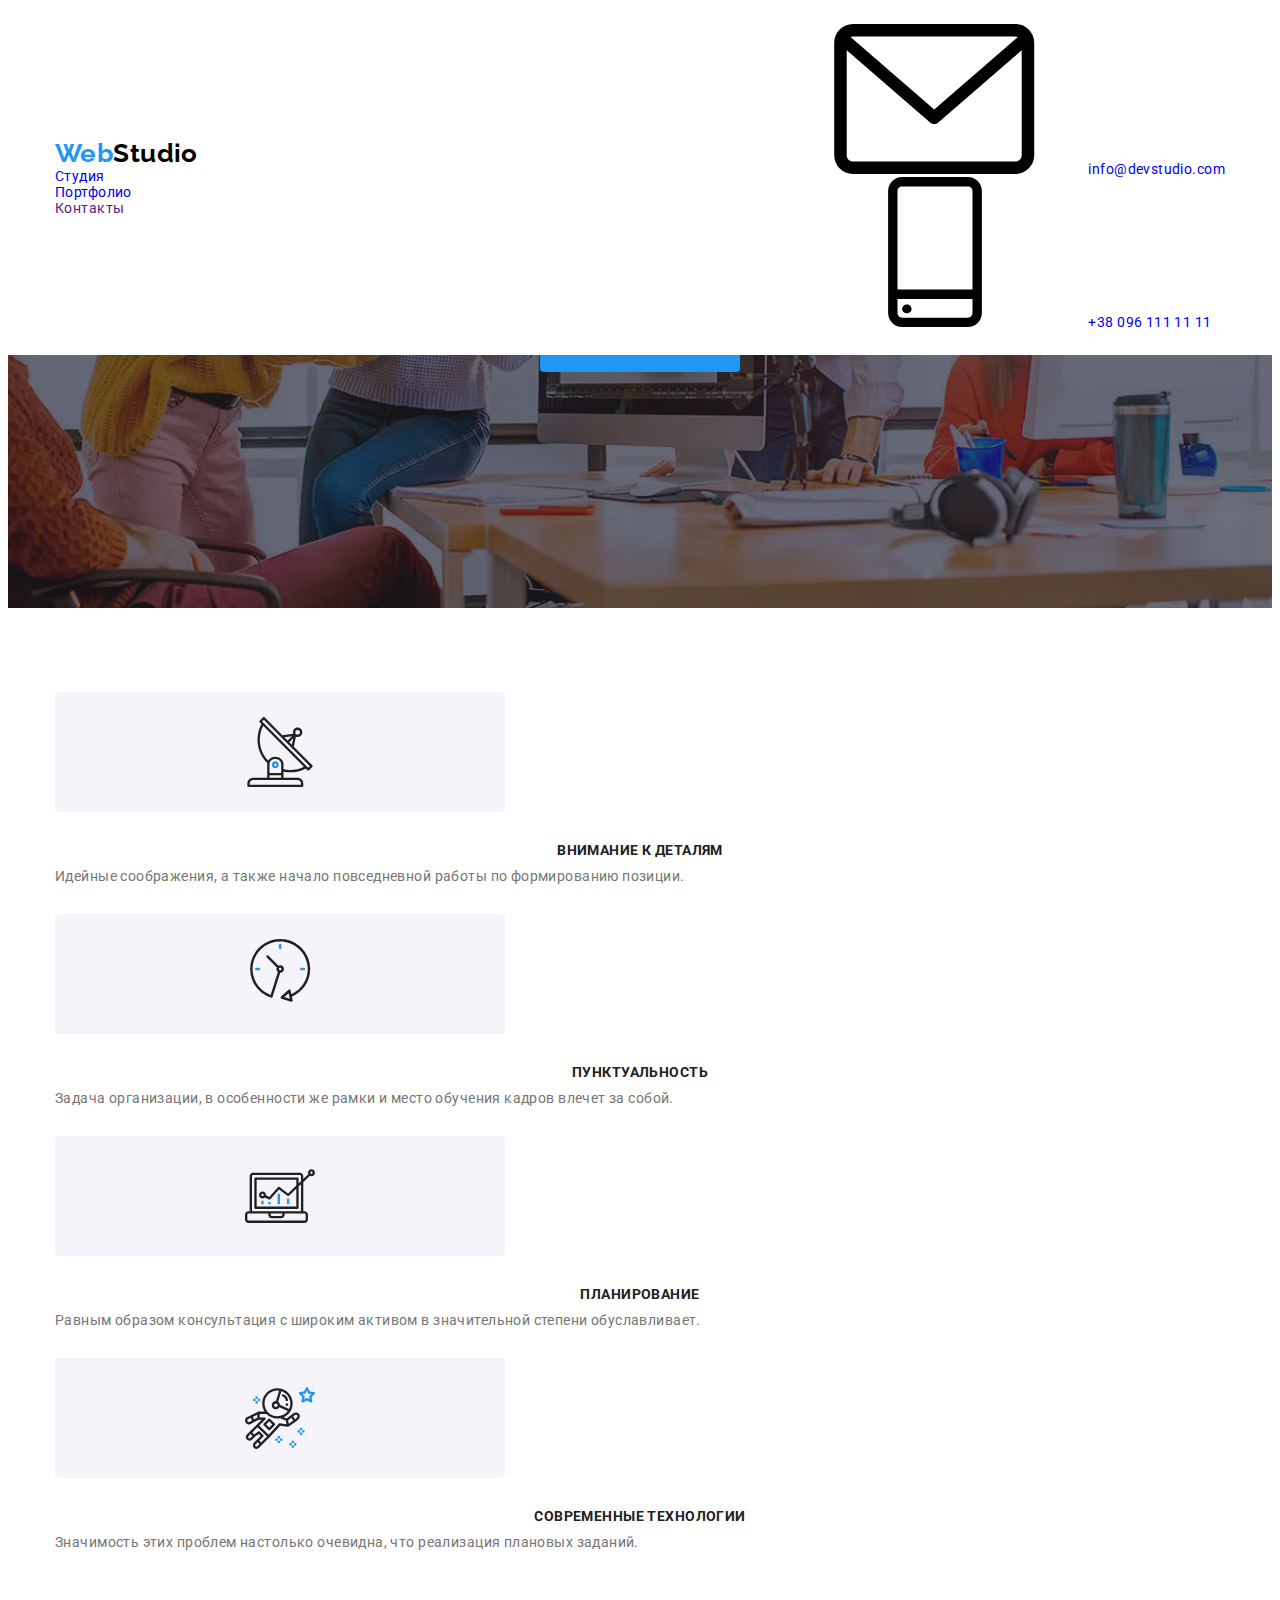
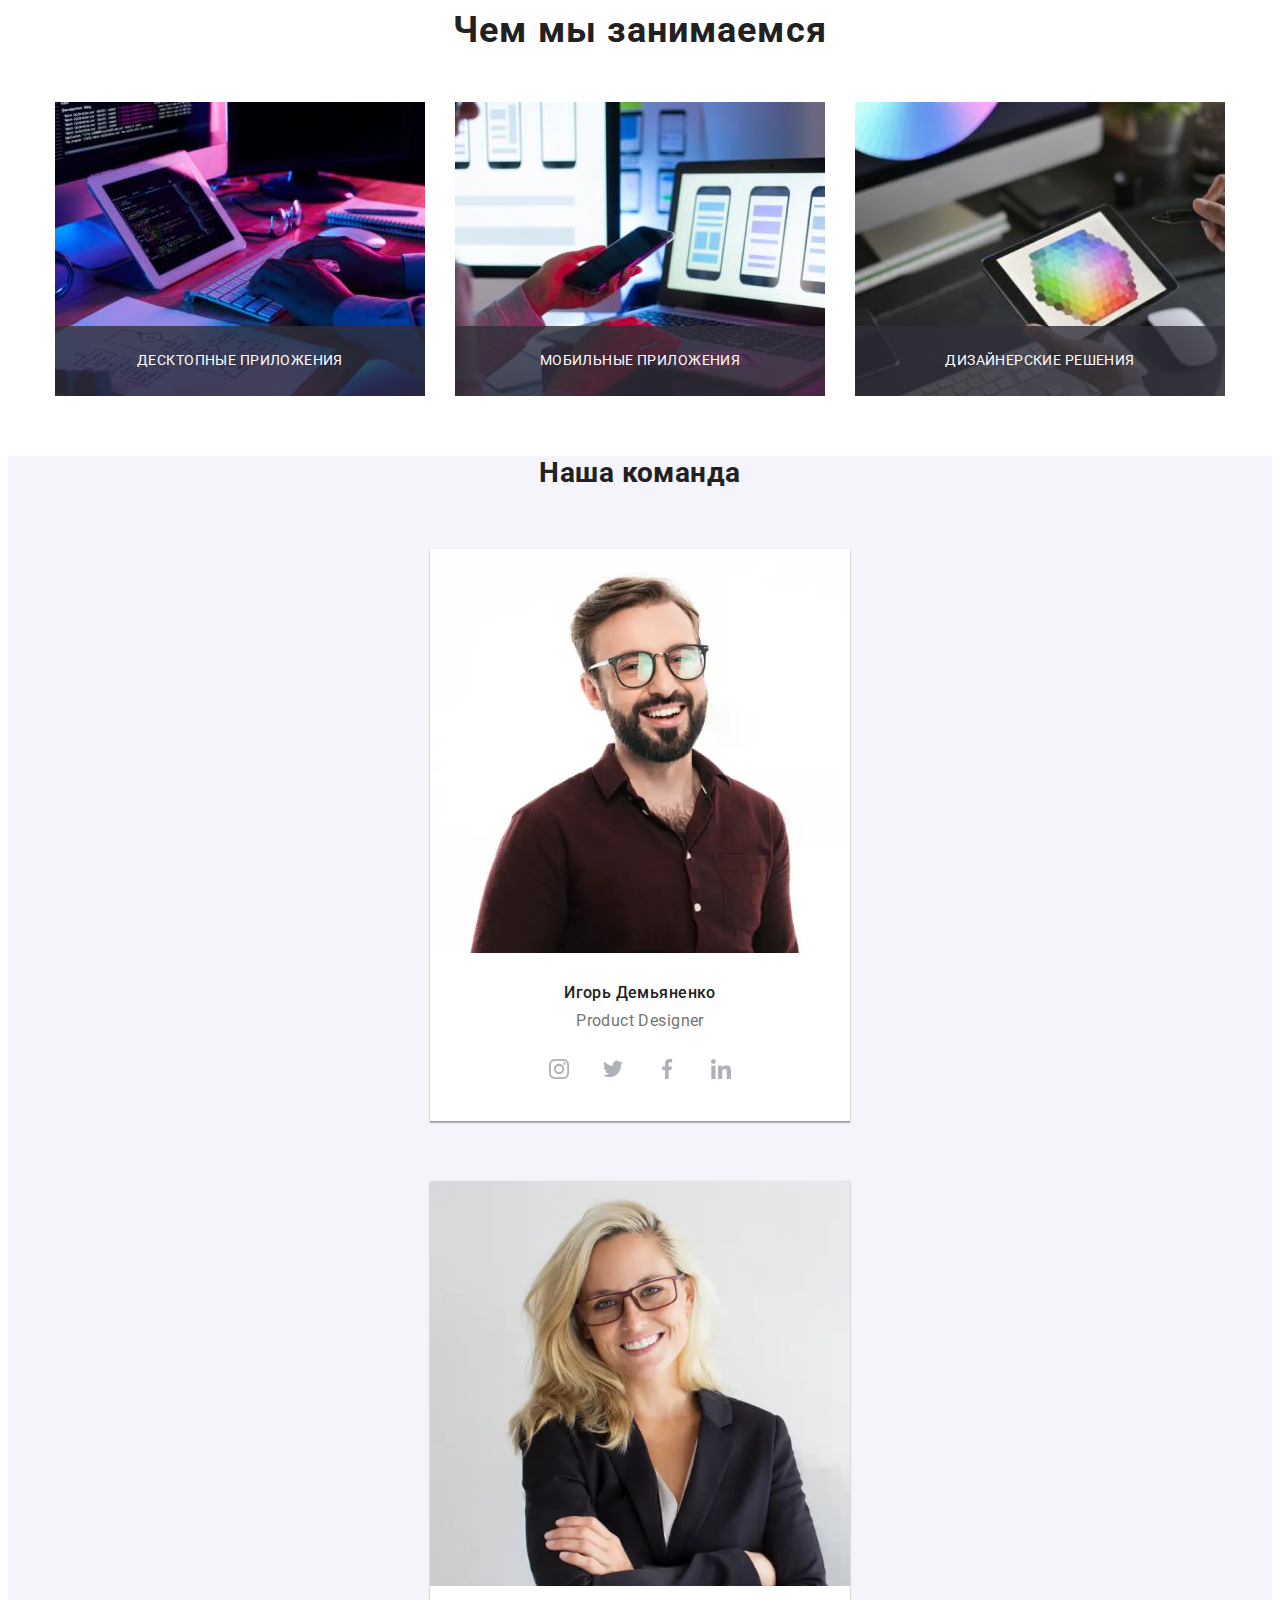
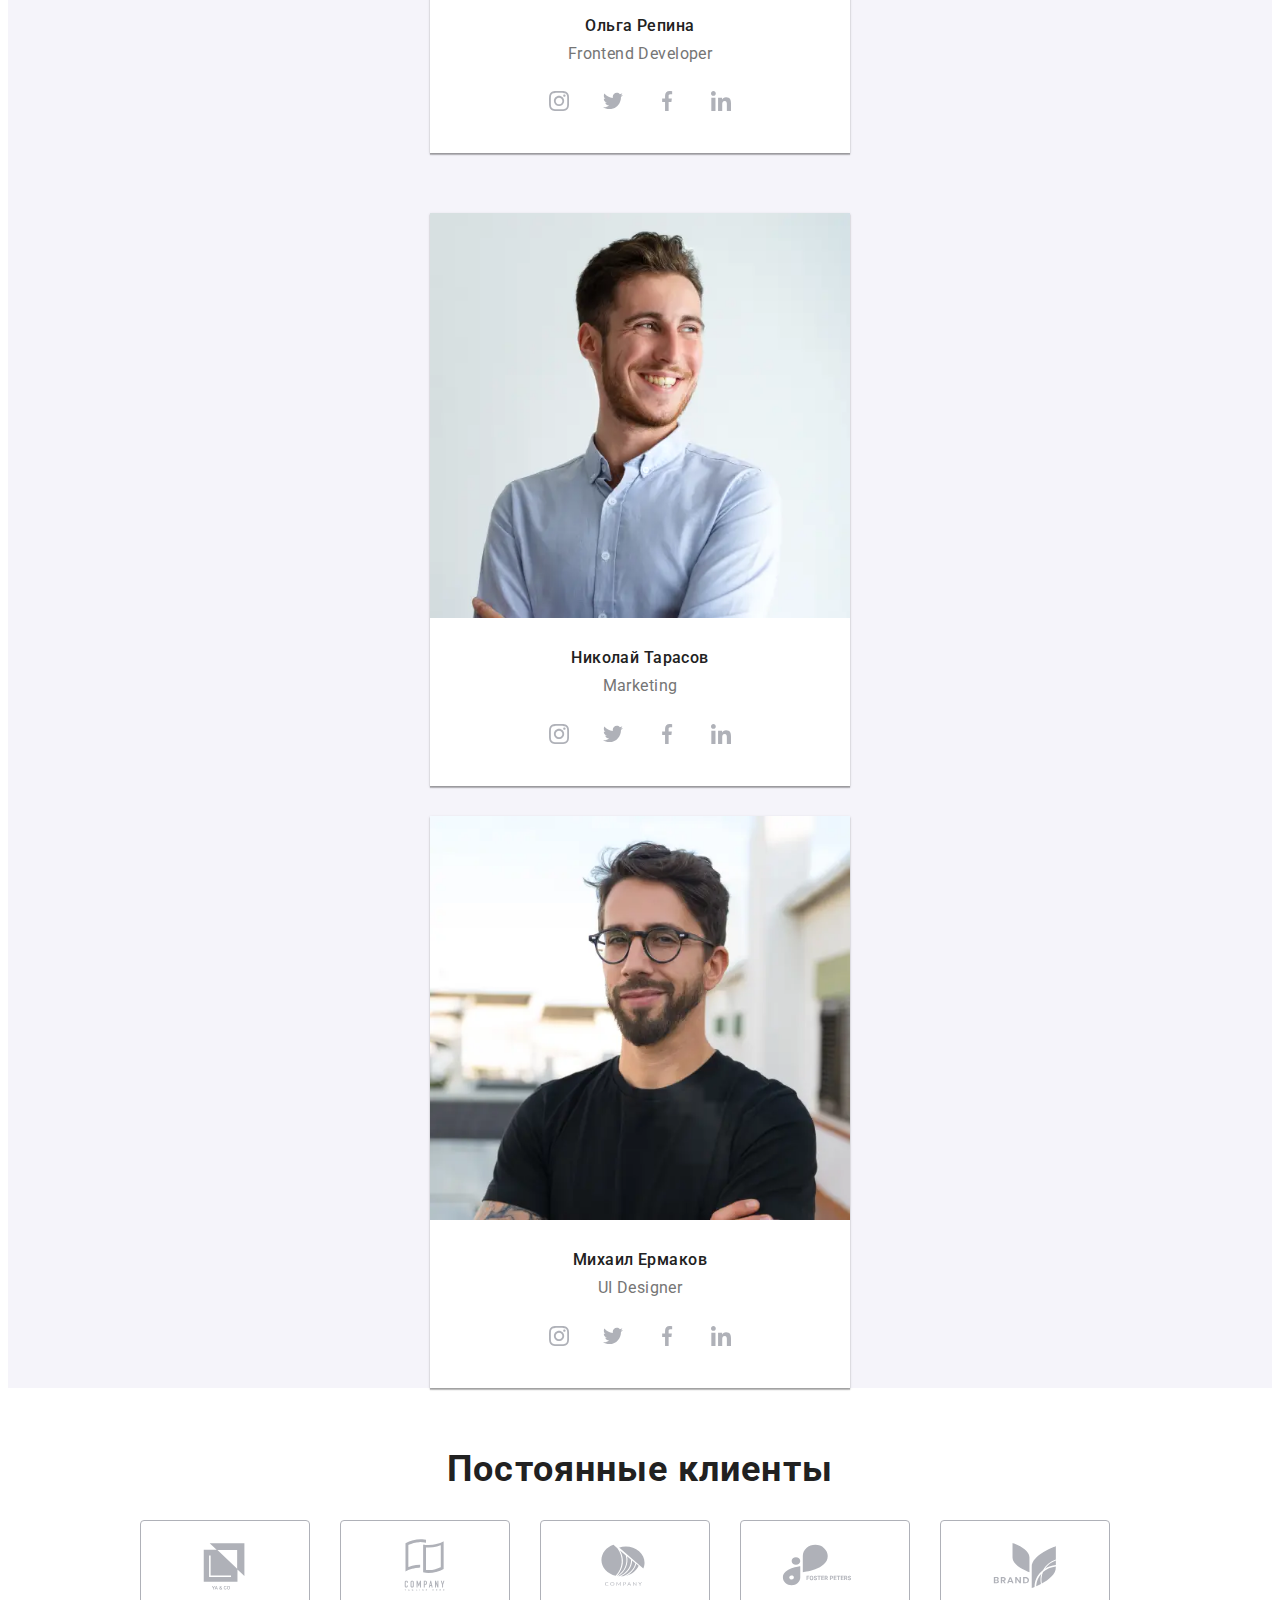
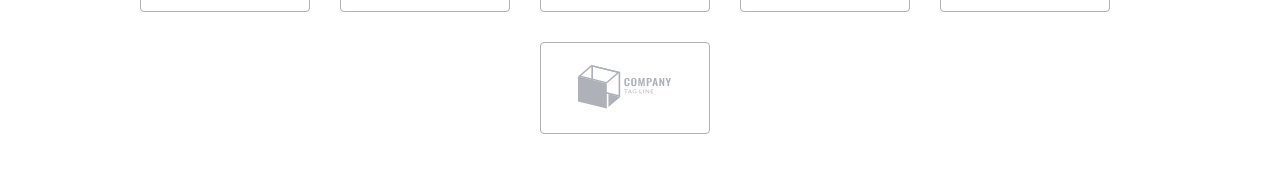
==== commit c042a031: "+team +clients" ====
--- a/index.html
+++ b/index.html
@@ -222,7 +222,7 @@
             <li class="team-item">
               <picture>
                 <source
-                media="min-width:1200px"
+                media="(min-width:1200px)"
                 srcset="./images/command/product_designer/product_designer_d@2x.webp 1x,
                 ./images/command/product_designer/product_designer_d@3x.webp 2x"
                 type="image/webp"/>
@@ -243,20 +243,36 @@
                   <source
                     media="(min-width: 768px)"
                     srcset="
-                      ./images/about/about-img-tablet-2.webp    1x,
-                      ./images/about/about-img-tablet-2@2x.webp 2x
+                      ./images/command/product_designer/product_designer_t@2x.jpg 1x,
+                      ./images/command/product_designer/product_designer_t@3x.jpg 2x
                     "
                     type="image/webp"
                   />
                   <source
                     media="(min-width: 768px)"
                     srcset="
-                      ./images/about/about-img-tablet-2.jpg    1x,
-                      ./images/about/about-img-tablet-2@2x.jpg 2x
-                    "
-                  />
+                      ./images/command/product_designer/product_designer_t@2x.jpg 1x,
+                      ./images/command/product_designer/product_designer_t@3x.jpg 2x
+                    "
+                  />
+                  <source
+                    media="(min-width: 480px)"
+                    srcset="
+                    ./images/command/product_designer/product_designer_m.webp 1x,
+                    ./images/command/product_designer/product_designer_m@2x.webp 2x
+                    "
+                    type="image/webp"
+                  />
+                  <source
+                    media="(min-width: 480px)"
+                    srcset="
+                      ./images/command/product_designer/product_designer_m@2x.jpg 1x,
+                      ./images/command/product_designer/product_designer_m@3x.jpg 2x
+                    "type="image/jpeg"
+                  />
+                    <img src="./images/img.jpg" alt="Игорь Демьяненко" />
               </picture>
-              <img src="#" alt="Игорь Демьяненко" width="270" />
+        
               <h3 class="team-list">Игорь Демьяненко</h3>
               <p lang="en" class="job-list">Product Designer</p>
               <ul class="team-social social-list list">
@@ -291,7 +307,59 @@
               </ul>
             </li>
             <li class="team-item">
-              <img src="./images/img1.jpg" alt="Ольга Репина" width="270" />
+                <picture>
+                <source
+                media="(min-width:1200px)"
+                srcset="./images/command/frontend_developer/frontend_developer_d@2x.webp 1x,
+                ./images/command/frontend_developer/frontend_developer_d@3x.webp 2x"
+                type="image/webp"/>
+                <source
+                    media="(min-width: 1200px)"
+                    srcset="
+                      ./images/command/frontend_developer/frontend_developer_d@2x.jpg 1x,
+                      ./images/command/frontend_developer/frontend_developer_d@3x.jpg 2x
+                    "
+                  />
+<source
+                    media="(min-width: 1200px)"
+                    srcset="
+                      ./images/command/frontend_developer/frontend_developer_d@2x.jpg 1x,
+                      ./images/command/frontend_developer/frontend_developer_d@3x.jpg 2x
+                    "
+                  />
+                  <source
+                    media="(min-width: 768px)"
+                    srcset="
+                      ./images/command/frontend_developer/frontend_developer_t@2x.jpg 1x,
+                      ./images/command/frontend_developer/frontend_developer_t@3x.jpg 2x
+                    "
+                    type="image/webp"
+                  />
+                  <source
+                    media="(min-width: 768px)"
+                    srcset="
+                      ./images/command/frontend_developer/frontend_developer_t@2x.jpg 1x,
+                      ./images/command/frontend_developer/frontend_developer_t@3x.jpg 2x
+                    "
+                  />
+                  <source
+                    media="(min-width: 480px)"
+                    srcset="
+                    ./images/command/frontend_developer/frontend_developer_m.webp 1x,
+                    ./images/command/frontend_developer/frontend_developer_m@2x.webp 2x
+                    "
+                    type="image/webp"
+                  />
+                  <source
+                    media="(min-width: 480px)"
+                    srcset="
+                      ./images/command/frontend_developer/frontend_developer_m@2x.jpg 1x,
+                      ./images/command/frontend_developer/frontend_developer_m@3x.jpg 2x
+                    "type="image/jpeg"
+                  />
+                    <img src="./images/img1.jpg" alt="Ольга Репина" />
+              </picture>
+              
               <h3 class="team-list">Ольга Репина</h3>
               <p lang="en" class="job-list">Frontend Developer</p>
               <ul class="team-social social-list list">
@@ -325,8 +393,59 @@
                 </li>
               </ul>
             </li>
-            <li class="team-item">
-              <img src="./images/img2.jpg" alt="Николай Тарасов" width="270" />
+            <li class="team-item"><picture>
+                <source
+                media="(min-width:1200px)"
+                srcset="./images/command/marketing/marketing_d@2x.webp 1x,
+                ./images/command/marketing/marketing_d@3x.webp 2x"
+                type="image/webp"/>
+                <source
+                    media="(min-width: 1200px)"
+                    srcset="
+                      ./images/command/marketing/marketing_d@2x.jpg 1x,
+                      ./images/command/marketing/marketing_d@3x.jpg 2x
+                    "
+                  />
+<source
+                    media="(min-width: 1200px)"
+                    srcset="
+                      ./images/command/marketing/marketing_d@2x.jpg 1x,
+                      ./images/command/marketing/marketing_d@3x.jpg 2x
+                    "
+                  />
+                  <source
+                    media="(min-width: 768px)"
+                    srcset="
+                      ./images/command/marketing/marketing_t@2x.jpg 1x,
+                      ./images/command/marketing/marketing_t@3x.jpg 2x
+                    "
+                    type="image/webp"
+                  />
+                  <source
+                    media="(min-width: 768px)"
+                    srcset="
+                      ./images/command/marketing/marketing_t@2x.jpg 1x,
+                      ./images/command/marketing/marketing_t@3x.jpg 2x
+                    "
+                  />
+                  <source
+                    media="(min-width: 480px)"
+                    srcset="
+                    ./images/command/marketing/marketing_m.webp 1x,
+                    ./images/command/marketing/marketing_m@2x.webp 2x
+                    "
+                    type="image/webp"
+                  />
+                  <source
+                    media="(min-width: 480px)"
+                    srcset="
+                      ./images/command/marketing/marketing_m@2x.jpg 1x,
+                      ./images/command/marketing/marketing_m@3x.jpg 2x
+                    "type="image/jpeg"
+                  />
+                    <img src="./images/img2.jpg" alt="Николай Тарасов" />
+              </picture>
+              
               <h3 class="team-list">Николай Тарасов</h3>
               <p lang="en" class="job-list">Marketing</p>
               <ul class="team-social social-list list">
@@ -361,7 +480,59 @@
               </ul>
             </li>
             <li class="team-item">
-              <img src="./images/img3.jpg" alt="Михаил Ермаков" width="270" />
+              <picture>
+                <source
+                media="(min-width:1200px)"
+                srcset="./images/command/ui_designer/ui_designer_d@2x.webp 1x,
+                ./images/command/ui_designer/ui_designer_d@3x.webp 2x"
+                type="image/webp"/>
+                <source
+                    media="(min-width: 1200px)"
+                    srcset="
+                      ./images/command/ui_designer/ui_designer_d@2x.jpg 1x,
+                      ./images/command/ui_designer/ui_designer_d@3x.jpg 2x
+                    "
+                  />
+<source
+                    media="(min-width: 1200px)"
+                    srcset="
+                      ./images/command/ui_designer/ui_designer_d@2x.jpg 1x,
+                      ./images/command/ui_designer/ui_designer_d@3x.jpg 2x
+                    "
+                  />
+                  <source
+                    media="(min-width: 768px)"
+                    srcset="
+                      ./images/command/ui_designer/ui_designer_t@2x.jpg 1x,
+                      ./images/command/ui_designer/ui_designer_t@3x.jpg 2x
+                    "
+                    type="image/webp"
+                  />
+                  <source
+                    media="(min-width: 768px)"
+                    srcset="
+                      ./images/command/ui_designer/ui_designer_t@2x.jpg 1x,
+                      ./images/command/ui_designer/ui_designer_t@3x.jpg 2x
+                    "
+                  />
+                  <source
+                    media="(min-width: 480px)"
+                    srcset="
+                    ./images/command/ui_designer/ui_designer_m.webp 1x,
+                    ./images/command/ui_designer/ui_designer_m@2x.webp 2x
+                    "
+                    type="image/webp"
+                  />
+                  <source
+                    media="(min-width: 480px)"
+                    srcset="
+                      ./images/command/ui_designer/ui_designer_m@2x.jpg 1x,
+                      ./images/command/ui_designer/ui_designer_m@3x.jpg 2x
+                    "type="image/jpeg"
+                  />
+                    <img src="./images/img3.jpg" alt="Михаил Ермаков" />
+              </picture>
+              
               <h3 class="team-list">Михаил Ермаков</h3>
               <p lang="en" class="job-list">UI Designer</p>
               <ul class="team-social social-list list">
@@ -399,8 +570,8 @@
         </div>
       </section>
       <!--clients-->
-      <!-- <section class="clients section">
-        <div class="container">
+      <section class="clients section">
+        <div class="container clients-container">
           <h2 class="title-clients">Постоянные клиенты</h2>
           <ul class="client-list list">
             <li class="clients-item">
@@ -447,7 +618,7 @@
             </li>
           </ul>
         </div>
-      </section> -->
+      </section>
     </main>
     <!--footer-->
     <!-- <footer class="footer">
--- a/css/main.min.css
+++ b/css/main.min.css
@@ -1,2 +1,2 @@
-:root{--primary-title-color: #212121;--primary-text-color: #757575;--second-title-color: #ffffff;--accent-color: #2196f3;--background-color-dark: #2f303a;--background-color-light: #f5f4fa}.visually-hidden{position:absolute;white-space:nowrap;width:1px;height:1px;overflow:hidden;border:0;padding:0;clip:rect(0 0 0 0);clip-path:inset(50%);margin:-1px}body{font-family:"roboto", "sans-serif";font-size:14px;letter-spacing:0.03em;color:var(--primary-text-color);background-color:#ffffff}*{box-sizing:border-box}p,h1,h2,h3,h4,h5,h6{margin:0}img{display:block;max-width:100%;height:auto}ul{margin:0;padding:0}.list{list-style:none}.link{text-decoration:none}.one-ring{visibility:hidden}.container{padding-left:15px;padding-right:15px;margin-left:auto;margin-right:auto}@media screen and (min-width: 480px){.container{width:480px}}@media screen and (min-width: 768px){.container{width:768px}}@media screen and (min-width: 1200px){.container{width:1200px}}.backdrop{width:100vw;height:100vh;background-color:rgba(0,0,0,0.2);position:fixed;top:0;transition:opacity 250ms linear, visibility 250ms linear}.backdrop.is-hidden{visibility:hidden;opacity:0;pointer-events:none}.modal{position:absolute;width:528px;min-height:581px;background-color:#ffffff;top:50%;left:50%;transform:translate(-50%, -50%);padding:40px}.modal-btn{border:1px solid #999999;background-color:transparent;width:30px;height:30px;border-radius:50%;position:fixed;top:8px;right:8px;display:flex;align-items:center;justify-content:center;color:#000000;cursor:pointer;transition:fill 250ms cubic-bezier(0.4, 0, 0.2, 1)}.modal-btn:hover,.modal-btn:focus{fill:var(--accent-color)}.modal-form{display:flex;flex-direction:column}.nodal-form-head{font-size:20px;font-weight:bold;text-align:center;margin-bottom:12px;color:#212121}.modal-form-field{font-size:12px;letter-spacing:0.01em;color:#757575;margin-bottom:10px}.modal-form-wrapper{position:relative;margin-top:4px}.modal-form-input{width:100%;border:1px solid rgba(33,33,33,0.2);border-radius:4px;height:40px;padding-left:30px;transition:border-color 250ms cubic-bezier(0.4, 0, 0.2, 1)}.modal-form-input:focus{outline:none;border-color:var(--accent-color)}.modal-form-icon{position:absolute;top:50%;left:12px;transform:translateY(-50%);transition:fill 250ms cubic-bezier(0.4, 0, 0.2, 1)}.modal-form-input:focus+.modal-form-icon{fill:var(--accent-color)}.modal-form-massage{width:100%;border:1px solid rgba(33,33,33,0.2);border-radius:4px;height:120px;resize:none;margin-top:4px;padding:12px 16px;transition:border-color 250ms linear}.modal-form-massage:focus{outline:none;border-color:var(--accent-color)}.modal-form-massage::placeholder{color:rgba(117,117,117,0.5)}.modal-form-checkbox-label{display:flex;align-items:center;justify-content:center;font-size:14px;margin-bottom:30px;margin-top:20px}.modal-form-checkbox-label::before{display:block;content:"";width:16px;height:15px;border:1px solid #212121;cursor:pointer;margin-right:7px}.modal-form-checkbox:checked+.modal-form-checkbox-label::before{background-color:var(--accent-color);background-image:url(../images/send.svg)}.modal-form-button{align-self:center;font-weight:700;font-size:16px;line-height:1.87;letter-spacing:0.06em;color:var(--second-title-color);background-color:var(--accent-color);cursor:pointer;border:none;display:block;min-width:200px;height:50px;box-shadow:0px 4px 4px rgba(0,0,0,0.15);border-radius:4px}.header{position:absolute;top:0;left:0;width:100%;padding-top:16px;padding-bottom:16px;background-color:#fff}@media screen and (min-width: 768px){.header{padding-top:26px;padding-bottom:25px}}@media screen and (min-width: 1200px){.header{padding-top:24px;padding-bottom:25px}}.header__container{display:flex;align-items:center;justify-content:space-between}.header__logo{font-family:Raleway, "sans-serif";font-style:normal;font-weight:700;font-size:26px;line-height:1.19;color:#000000;margin-right:93px}.logo__color{color:var(--accent-color)}.burger-btn{background-color:transparent;cursor:pointer;border:none;padding:0;line-height:0}@media screen and (min-width: 768px){.burger-btn{display:none}}.icon-burger{width:40px;height:40px;padding:0}.mobile-menu{position:fixed;z-index:100;top:0;left:0;width:100vw;height:100vh;background-color:turquoise;padding:48px 40px;opacity:0;visibility:hidden;pointer-events:none;transition:opacity 250ms linear, visibility 250ms linear}.mobile-menu.is-open{opacity:1;visibility:visible;pointer-events:all}.mobile-menu-social{font-weight:500;font-size:18px;line-height:22px;letter-spacing:0.02em;color:#2196f3}.btn-close{position:absolute;top:10px;right:15px;width:40px;height:40px;background-color:transparent;cursor:pointer;border:none;padding:0;line-height:0}.icon-close{width:40px;height:40px;padding:0}@media screen and (max-width: 767px){.header__nav__item{display:none}}@media screen and (max-width: 767px){.header__connect__list{display:none}}.hero{padding-top:118px;padding-bottom:118px;background-image:linear-gradient(rgba(47,48,58,0.4), rgba(47,48,58,0.4)),url(../images/hero_img_m@1x.webp);background-position:center;background-repeat:no-repeat;background-size:cover;margin-left:auto;margin-right:auto;max-width:480px;height:400px}@media screen and (min-device-pixel-ratio: 2), (min-resolution: 192dpi), (min-resolution: 2dppx){.hero{background-image:linear-gradient(rgba(47,48,58,0.4), rgba(47,48,58,0.4)),url(../images/hero_img_m@2x.webp)}}@media screen and (min-width: 768px){.hero{background-image:linear-gradient(rgba(47,48,58,0.4), rgba(47,48,58,0.4)),url(../../images/hero_img_t@1x.webp);max-width:768px}}@media screen and (min-width: 768px) and (min-device-pixel-ratio: 2), screen and (min-width: 768px) and (min-resolution: 192dpi), screen and (min-width: 768px) and (min-resolution: 2dppx){.hero{background-image:linear-gradient(rgba(47,48,58,0.4), rgba(47,48,58,0.4)),url(../images/hero_img_t@2x.webp)}}@media screen and (min-width: 1200px){.hero{padding-top:200px;padding-bottom:200px;background-image:linear-gradient(rgba(47,48,58,0.4), rgba(47,48,58,0.4)),url(../../images/hero_img_d@1x.webp);max-width:1600px;height:600px}}@media screen and (min-width: 1200px) and (min-device-pixel-ratio: 2), screen and (min-width: 1200px) and (min-resolution: 192dpi), screen and (min-width: 1200px) and (min-resolution: 2dppx){.hero{background-image:linear-gradient(rgba(47,48,58,0.4), rgba(47,48,58,0.4)),url(../images/hero_img_d@2x.webp)}}.hero-title{font-weight:900;font-size:26px;line-height:1.62;letter-spacing:0.06em;text-transform:uppercase;color:var(--second-title-color);margin-left:auto;margin-right:auto;max-width:360px;text-align:center}.hero-button{font-weight:700;font-size:16px;line-height:1.87;letter-spacing:0.06em;color:var(--second-title-color);background-color:var(--accent-color);cursor:pointer;border:none;display:block;min-width:200px;height:50px;margin:30px auto 0 auto;border-radius:4px}.advantage-container{background-color:#5ca4f0;margin-top:60px;margin-bottom:60px;flex-direction:column}.advantage-icon{width:70px;height:70px}.advantage-icons{display:flex;align-items:center;justify-content:center;max-width:450px;height:120px;background-color:#f5f4fa;border-radius:4px;margin-bottom:30px}.advantage-title{font-weight:bold;font-size:14px;line-height:16px;text-align:center;letter-spacing:0.03em;text-transform:uppercase;margin-top:30px;color:var(--primary-title-color)}.advantage-text{color:#757575;margin-top:10px;margin-bottom:30px}@media screen and (max-width: 767px){.work .work-container{display:none}}@media screen and (max-width: 1199px){.work .work-container{display:none}}.work-container{padding-bottom:0}.work-title{font-weight:700;font-size:36px;line-height:1.16;text-align:center;letter-spacing:0.03em;color:var(--primary-title-color);margin-bottom:50px}.work-list{display:flex;flex-wrap:wrap;justify-content:space-between}.img-text-wrap{position:relative}.img-text{position:absolute;line-height:1.14;text-transform:uppercase;color:#ffffff;background-color:rgba(47,48,58,0.8);bottom:0;left:0;width:100%;height:70px;display:flex;justify-content:center;align-items:center}.section-team{margin-top:60px;margin-bottom:60px;flex-direction:column;background-color:#f0f183}@media screen and (min-width: 480px){.section-team{width:100vw}}.our-team{font-weight:700;font-size:28px;line-height:1 16;text-align:center;color:var(--primary-title-color);margin-bottom:30px}.class-footer{display:flex;align-items:baseline;justify-content:space-between}.footer{background-color:var(--background-color-dark);padding-top:60px;padding-bottom:60px}.logo-footer{font-family:Raleway, "sans-serif";font-style:normal;font-weight:700;font-size:26px;line-height:1.19;color:#ffffff;margin-bottom:20px;display:inline-block}.address-list:not(:last-child){margin-bottom:9px}.address{font-style:normal;font-weight:400;line-height:1.71;color:var(--second-title-color)}.footer-contacts{font-style:normal;font-weight:400;line-height:1.71;color:rgba(255,255,255,0.6);transition:color 250ms cubic-bezier(0.4, 0, 0.2, 1)}.footer-contacts:focus,.footer-contacts:hover{color:var(--accent-color)}.social-title{font-size:14px;line-height:1, 14;letter-spacing:0.03em;text-transform:uppercase;color:#ffffff;margin-bottom:20px;margin-left:70px}.footer-social-list{display:flex;margin-left:70px}.footer-social-item{width:44px;height:44px;margin-right:10px}.footer-social-item:last-child{margin-right:0}.footer-social-link{width:100%;height:100%;border-radius:50%;display:flex;align-items:center;justify-content:center;background-color:#44454e;transition:background-color 250ms cubic-bezier(0.4, 0, 0.2, 1)}.footer-social-link:hover,.footer-social-link:focus{background-color:var(--accent-color)}.footer-social-icon{fill:#ffffff;transition:background-color 250ms cubic-bezier(0.4, 0, 0.2, 1)}.footer-social-link:hover .footer-social-icon,.footer-social-link:focus .footer-social-icon{background-color:var(--accent-color)}.footer-form{display:flex}.footer-form-text{font-weight:bold;text-transform:uppercase;color:#ffffff}.footer-form-input{width:358px;height:50px;border:1px solid rgba(255,255,255,0.3);background-color:var(--background-color-dark);border-radius:4px;box-sizing:border-box;padding-left:16px;padding-top:15px;padding-bottom:15px;margin-top:20px;margin-right:12px;transition:border-color 250ms cubic-bezier(0.4, 0, 0.2, 1);display:inline-block;color:#ffffff}.footer-form-button{align-self:center;font-weight:bold;font-size:16px;line-height:1.87;letter-spacing:0.06em;color:var(--second-title-color);background-color:var(--accent-color);cursor:pointer;border:none;display:block;width:200px;height:50px;border-radius:4px;margin-top:20px;padding:10px 28px 10px 29px;display:flex;justify-content:space-between;align-items:center}.footer-form-icon{width:24px;height:24px}.section-portfolio{display:flex;justify-content:center;margin-bottom:50px}.button-portfolio-list:not(:last-child){margin-right:8px}.btn-portfolio{font-style:normal;font-weight:500;font-size:16px;line-height:1.62;text-align:center;letter-spacing:0.03em;color:var(--primary-title-color);background-color:var(--background-color-light);border:none;border-radius:4px;padding:6px 22px;transition:color 250ms cubic-bezier(0.4, 0, 0.2, 1),background-color 250ms cubic-bezier(0.4, 0, 0.2, 1),box-shadow 250ms cubic-bezier(0.4, 0, 0.2, 1)}.btn-portfolio:hover,.btn-portfolio:focus{background-color:var(--accent-color);color:#ffffff;cursor:pointer;box-shadow:0px 4px 4px rgba(0,0,0,0.25)}.portfolio-examples{display:flex;flex-wrap:wrap;margin-left:-30px;margin-bottom:-30px;justify-content:center}.portfolio-items{flex-basis:calc(100% / 3 - 30px);margin-left:30px;margin-bottom:30px;transition:color 250ms cubic-bezier(0.4, 0, 0.2, 1),box-shadow 250ms cubic-bezier(0.4, 0, 0.2, 1)}.portfolio-items:hover,.portfolio-items:focus{cursor:pointer;box-shadow:0px 4px 4px rgba(0,0,0,0.25)}.portfolio-items:nth-child(3n+1){margin-left:0px}.portfolio-items:nth-last-child(-n+3){margin-bottom:0px}.examples-item-wrap{position:relative;overflow:hidden}.examples-img-text{position:absolute;font-weight:normal;font-size:18px;line-height:1.5;letter-spacing:0.03em;color:var(--second-title-color);background-color:rgba(33,150,243,0.9);top:0;left:0;padding-top:63px;padding-left:24px;height:101%;transform:translateY(100%);transition:transform 250ms cubic-bezier(0.4, 0, 0.2, 1)}.portfolio-items:hover .examples-img-text{transform:translateY(0%)}.text-cards{border-left:1px solid #eeeeee;border-right:1px solid #eeeeee;border-bottom:1px solid #eeeeee}.examples-title{font-weight:700;font-size:18px;line-height:2;letter-spacing:0.06em;color:var(--primary-title-color);padding-top:20px;padding-bottom:4px;padding-left:20px}.examples-text{font-weight:400;font-size:16px;line-height:1.87;padding-bottom:24px;padding-left:20px}.title-clients{font-size:36px;line-height:42px;text-align:center;letter-spacing:0.03em;color:var(--primary-title-color)}.client-list{display:flex;justify-content:center;margin-top:50px}.clients-item{width:170px;height:92px;margin-right:30px}.clients-item:last-child{margin-right:0}.clients-link{width:100%;height:100%;border:1px solid #afb1b8;border-radius:4px;display:flex;justify-content:center;align-items:center;transition:fill 250ms cubic-bezier(0.4, 0, 0.2, 1)}.clients-link:hover,.clients-link:focus{border:1px solid var(--accent-color)}.clients-link:hover .clients-icon,.clients-link:focus .clients-icon{fill:var(--accent-color)}.clients-icon{width:106px;height:60px;fill:#afb1b8;transition:fill 250ms cubic-bezier(0.4, 0, 0.2, 1)}.clients-icon:hover,.clients-icon:focus{fill:var(--accent-color)}
+:root{--primary-title-color: #212121;--primary-text-color: #757575;--second-title-color: #ffffff;--accent-color: #2196f3;--background-color-dark: #2f303a;--background-color-light: #f5f4fa}.visually-hidden{position:absolute;white-space:nowrap;width:1px;height:1px;overflow:hidden;border:0;padding:0;clip:rect(0 0 0 0);clip-path:inset(50%);margin:-1px}body{font-family:"roboto", "sans-serif";font-size:14px;letter-spacing:0.03em;color:var(--primary-text-color);background-color:#ffffff}*{box-sizing:border-box}p,h1,h2,h3,h4,h5,h6{margin:0}img{display:block;max-width:100%;height:auto}ul{margin:0;padding:0}.list{list-style:none}.link{text-decoration:none}.one-ring{visibility:hidden}.container{padding-left:15px;padding-right:15px;margin-left:auto;margin-right:auto}@media screen and (min-width: 480px){.container{width:480px}}@media screen and (min-width: 768px){.container{width:768px}}@media screen and (min-width: 1200px){.container{width:1200px}}.backdrop{width:100vw;height:100vh;background-color:rgba(0,0,0,0.2);position:fixed;top:0;transition:opacity 250ms linear, visibility 250ms linear}.backdrop.is-hidden{visibility:hidden;opacity:0;pointer-events:none}.modal{position:absolute;width:528px;min-height:581px;background-color:#ffffff;top:50%;left:50%;transform:translate(-50%, -50%);padding:40px}.modal-btn{border:1px solid #999999;background-color:transparent;width:30px;height:30px;border-radius:50%;position:fixed;top:8px;right:8px;display:flex;align-items:center;justify-content:center;color:#000000;cursor:pointer;transition:fill 250ms cubic-bezier(0.4, 0, 0.2, 1)}.modal-btn:hover,.modal-btn:focus{fill:var(--accent-color)}.modal-form{display:flex;flex-direction:column}.nodal-form-head{font-size:20px;font-weight:bold;text-align:center;margin-bottom:12px;color:#212121}.modal-form-field{font-size:12px;letter-spacing:0.01em;color:#757575;margin-bottom:10px}.modal-form-wrapper{position:relative;margin-top:4px}.modal-form-input{width:100%;border:1px solid rgba(33,33,33,0.2);border-radius:4px;height:40px;padding-left:30px;transition:border-color 250ms cubic-bezier(0.4, 0, 0.2, 1)}.modal-form-input:focus{outline:none;border-color:var(--accent-color)}.modal-form-icon{position:absolute;top:50%;left:12px;transform:translateY(-50%);transition:fill 250ms cubic-bezier(0.4, 0, 0.2, 1)}.modal-form-input:focus+.modal-form-icon{fill:var(--accent-color)}.modal-form-massage{width:100%;border:1px solid rgba(33,33,33,0.2);border-radius:4px;height:120px;resize:none;margin-top:4px;padding:12px 16px;transition:border-color 250ms linear}.modal-form-massage:focus{outline:none;border-color:var(--accent-color)}.modal-form-massage::placeholder{color:rgba(117,117,117,0.5)}.modal-form-checkbox-label{display:flex;align-items:center;justify-content:center;font-size:14px;margin-bottom:30px;margin-top:20px}.modal-form-checkbox-label::before{display:block;content:"";width:16px;height:15px;border:1px solid #212121;cursor:pointer;margin-right:7px}.modal-form-checkbox:checked+.modal-form-checkbox-label::before{background-color:var(--accent-color);background-image:url(../images/send.svg)}.modal-form-button{align-self:center;font-weight:700;font-size:16px;line-height:1.87;letter-spacing:0.06em;color:var(--second-title-color);background-color:var(--accent-color);cursor:pointer;border:none;display:block;min-width:200px;height:50px;box-shadow:0px 4px 4px rgba(0,0,0,0.15);border-radius:4px}.header{position:absolute;top:0;left:0;width:100%;padding-top:16px;padding-bottom:16px;background-color:#fff}@media screen and (min-width: 768px){.header{padding-top:26px;padding-bottom:25px}}@media screen and (min-width: 1200px){.header{padding-top:24px;padding-bottom:25px}}.header__container{display:flex;align-items:center;justify-content:space-between}.header__logo{font-family:Raleway, "sans-serif";font-style:normal;font-weight:700;font-size:26px;line-height:1.19;color:#000000;margin-right:93px}.logo__color{color:var(--accent-color)}.burger-btn{background-color:transparent;cursor:pointer;border:none;padding:0;line-height:0}@media screen and (min-width: 768px){.burger-btn{display:none}}.icon-burger{width:40px;height:40px;padding:0}.mobile-menu{position:fixed;z-index:100;top:0;left:0;width:100vw;height:100vh;background-color:turquoise;padding:48px 40px;opacity:0;visibility:hidden;pointer-events:none;transition:opacity 250ms linear, visibility 250ms linear}.mobile-menu.is-open{opacity:1;visibility:visible;pointer-events:all}.mobile-menu-social{font-weight:500;font-size:18px;line-height:22px;letter-spacing:0.02em;color:#2196f3}.btn-close{position:absolute;top:10px;right:15px;width:40px;height:40px;background-color:transparent;cursor:pointer;border:none;padding:0;line-height:0}.icon-close{width:40px;height:40px;padding:0}@media screen and (max-width: 767px){.header__nav__item{display:none}}@media screen and (max-width: 767px){.header__connect__list{display:none}}.hero{padding-top:118px;padding-bottom:118px;background-image:linear-gradient(rgba(47,48,58,0.4), rgba(47,48,58,0.4)),url(../images/hero_img_m@1x.webp);background-position:center;background-repeat:no-repeat;background-size:cover;margin-left:auto;margin-right:auto;max-width:480px;height:400px}@media screen and (min-device-pixel-ratio: 2), (min-resolution: 192dpi), (min-resolution: 2dppx){.hero{background-image:linear-gradient(rgba(47,48,58,0.4), rgba(47,48,58,0.4)),url(../images/hero_img_m@2x.webp)}}@media screen and (min-width: 768px){.hero{background-image:linear-gradient(rgba(47,48,58,0.4), rgba(47,48,58,0.4)),url(../../images/hero_img_t@1x.webp);max-width:768px}}@media screen and (min-width: 768px) and (min-device-pixel-ratio: 2), screen and (min-width: 768px) and (min-resolution: 192dpi), screen and (min-width: 768px) and (min-resolution: 2dppx){.hero{background-image:linear-gradient(rgba(47,48,58,0.4), rgba(47,48,58,0.4)),url(../images/hero_img_t@2x.webp)}}@media screen and (min-width: 1200px){.hero{padding-top:200px;padding-bottom:200px;background-image:linear-gradient(rgba(47,48,58,0.4), rgba(47,48,58,0.4)),url(../../images/hero_img_d@1x.webp);max-width:1600px;height:600px}}@media screen and (min-width: 1200px) and (min-device-pixel-ratio: 2), screen and (min-width: 1200px) and (min-resolution: 192dpi), screen and (min-width: 1200px) and (min-resolution: 2dppx){.hero{background-image:linear-gradient(rgba(47,48,58,0.4), rgba(47,48,58,0.4)),url(../images/hero_img_d@2x.webp)}}.hero-title{font-weight:900;font-size:26px;line-height:1.62;letter-spacing:0.06em;text-transform:uppercase;color:var(--second-title-color);margin-left:auto;margin-right:auto;max-width:360px;text-align:center}.hero-button{font-weight:700;font-size:16px;line-height:1.87;letter-spacing:0.06em;color:var(--second-title-color);background-color:var(--accent-color);cursor:pointer;border:none;display:block;min-width:200px;height:50px;margin:30px auto 0 auto;border-radius:4px}.advantage-container{margin-top:60px;margin-bottom:60px;flex-direction:column}.advantage-icon{width:70px;height:70px}.advantage-icons{display:flex;align-items:center;justify-content:center;max-width:450px;height:120px;background-color:#f5f4fa;border-radius:4px;margin-bottom:30px}.advantage-title{font-weight:bold;font-size:14px;line-height:16px;text-align:center;letter-spacing:0.03em;text-transform:uppercase;margin-top:30px;color:var(--primary-title-color)}.advantage-text{color:#757575;margin-top:10px;margin-bottom:30px}@media screen and (max-width: 767px){.work .work-container{display:none}}@media screen and (max-width: 1199px){.work .work-container{display:none}}.work-container{padding-bottom:0}.work-title{font-weight:700;font-size:36px;line-height:1.16;text-align:center;letter-spacing:0.03em;color:var(--primary-title-color);margin-bottom:50px}.work-list{display:flex;flex-wrap:wrap;justify-content:space-between}.img-text-wrap{position:relative}.img-text{position:absolute;line-height:1.14;text-transform:uppercase;color:#ffffff;background-color:rgba(47,48,58,0.8);bottom:0;left:0;width:100%;height:70px;display:flex;justify-content:center;align-items:center}.container-team{margin-top:60px;margin-bottom:60px;flex-direction:column;max-width:450px}@media screen and (min-width: 480px){.container-team{width:100vw}}.our-team{font-weight:700;font-size:28px;line-height:1 16;text-align:center;color:var(--primary-title-color);margin-bottom:30px;margin-top:30px}.section-team{background-color:var(--background-color-light)}.team-title{display:flex;flex-wrap:wrap;justify-content:center}.team-item{background-color:#ffffff;box-shadow:0px 1px 3px rgba(0,0,0,0.12),0px 1px 1px rgba(0,0,0,0.14),0px 2px 1px rgba(0,0,0,0.2);max-width:450px}.team-item:not(:last-child){margin-top:30px;margin-bottom:30px}.team-list{font-weight:500;font-size:16px;line-height:1.18x;text-align:center;color:var(--primary-title-color);margin-bottom:10px;margin-top:30px}.job-list{font-weight:400;font-size:16px;line-height:1.18;text-align:center;margin-bottom:16px}.social-list{display:flex;justify-content:center}.team-social{margin-bottom:30px}.social-item{width:44px;height:44px;margin-right:10px}.social-item:last-child{margin-right:0}.social-link{width:100%;height:100%;border-radius:50%;display:flex;align-items:center;justify-content:center;transition:background-color 250ms cubic-bezier(0.4, 0, 0.2, 1),fill 250ms cubic-bezier(0.4, 0, 0.2, 1)}.social-link:hover,.social-link:focus{background-color:#2196f3}.social-icon{fill:#afb1b8;transition:background-color 250ms cubic-bezier(0.4, 0, 0.2, 1),fill 250ms cubic-bezier(0.4, 0, 0.2, 1)}.social-link:hover .social-icon,.social-link:focus .social-icon{background-color:#2196f3;fill:#ffffff}.class-footer{display:flex;align-items:baseline;justify-content:space-between}.footer{background-color:var(--background-color-dark);padding-top:60px;padding-bottom:60px}.logo-footer{font-family:Raleway, "sans-serif";font-style:normal;font-weight:700;font-size:26px;line-height:1.19;color:#ffffff;margin-bottom:20px;display:inline-block}.address-list:not(:last-child){margin-bottom:9px}.address{font-style:normal;font-weight:400;line-height:1.71;color:var(--second-title-color)}.footer-contacts{font-style:normal;font-weight:400;line-height:1.71;color:rgba(255,255,255,0.6);transition:color 250ms cubic-bezier(0.4, 0, 0.2, 1)}.footer-contacts:focus,.footer-contacts:hover{color:var(--accent-color)}.social-title{font-size:14px;line-height:1, 14;letter-spacing:0.03em;text-transform:uppercase;color:#ffffff;margin-bottom:20px;margin-left:70px}.footer-social-list{display:flex;margin-left:70px}.footer-social-item{width:44px;height:44px;margin-right:10px}.footer-social-item:last-child{margin-right:0}.footer-social-link{width:100%;height:100%;border-radius:50%;display:flex;align-items:center;justify-content:center;background-color:#44454e;transition:background-color 250ms cubic-bezier(0.4, 0, 0.2, 1)}.footer-social-link:hover,.footer-social-link:focus{background-color:var(--accent-color)}.footer-social-icon{fill:#ffffff;transition:background-color 250ms cubic-bezier(0.4, 0, 0.2, 1)}.footer-social-link:hover .footer-social-icon,.footer-social-link:focus .footer-social-icon{background-color:var(--accent-color)}.footer-form{display:flex}.footer-form-text{font-weight:bold;text-transform:uppercase;color:#ffffff}.footer-form-input{width:358px;height:50px;border:1px solid rgba(255,255,255,0.3);background-color:var(--background-color-dark);border-radius:4px;box-sizing:border-box;padding-left:16px;padding-top:15px;padding-bottom:15px;margin-top:20px;margin-right:12px;transition:border-color 250ms cubic-bezier(0.4, 0, 0.2, 1);display:inline-block;color:#ffffff}.footer-form-button{align-self:center;font-weight:bold;font-size:16px;line-height:1.87;letter-spacing:0.06em;color:var(--second-title-color);background-color:var(--accent-color);cursor:pointer;border:none;display:block;width:200px;height:50px;border-radius:4px;margin-top:20px;padding:10px 28px 10px 29px;display:flex;justify-content:space-between;align-items:center}.footer-form-icon{width:24px;height:24px}.section-portfolio{display:flex;justify-content:center;margin-bottom:50px}.button-portfolio-list:not(:last-child){margin-right:8px}.btn-portfolio{font-style:normal;font-weight:500;font-size:16px;line-height:1.62;text-align:center;letter-spacing:0.03em;color:var(--primary-title-color);background-color:var(--background-color-light);border:none;border-radius:4px;padding:6px 22px;transition:color 250ms cubic-bezier(0.4, 0, 0.2, 1),background-color 250ms cubic-bezier(0.4, 0, 0.2, 1),box-shadow 250ms cubic-bezier(0.4, 0, 0.2, 1)}.btn-portfolio:hover,.btn-portfolio:focus{background-color:var(--accent-color);color:#ffffff;cursor:pointer;box-shadow:0px 4px 4px rgba(0,0,0,0.25)}.portfolio-examples{display:flex;flex-wrap:wrap;margin-left:-30px;margin-bottom:-30px;justify-content:center}.portfolio-items{flex-basis:calc(100% / 3 - 30px);margin-left:30px;margin-bottom:30px;transition:color 250ms cubic-bezier(0.4, 0, 0.2, 1),box-shadow 250ms cubic-bezier(0.4, 0, 0.2, 1)}.portfolio-items:hover,.portfolio-items:focus{cursor:pointer;box-shadow:0px 4px 4px rgba(0,0,0,0.25)}.portfolio-items:nth-child(3n+1){margin-left:0px}.portfolio-items:nth-last-child(-n+3){margin-bottom:0px}.examples-item-wrap{position:relative;overflow:hidden}.examples-img-text{position:absolute;font-weight:normal;font-size:18px;line-height:1.5;letter-spacing:0.03em;color:var(--second-title-color);background-color:rgba(33,150,243,0.9);top:0;left:0;padding-top:63px;padding-left:24px;height:101%;transform:translateY(100%);transition:transform 250ms cubic-bezier(0.4, 0, 0.2, 1)}.portfolio-items:hover .examples-img-text{transform:translateY(0%)}.text-cards{border-left:1px solid #eeeeee;border-right:1px solid #eeeeee;border-bottom:1px solid #eeeeee}.examples-title{font-weight:700;font-size:18px;line-height:2;letter-spacing:0.06em;color:var(--primary-title-color);padding-top:20px;padding-bottom:4px;padding-left:20px}.examples-text{font-weight:400;font-size:16px;line-height:1.87;padding-bottom:24px;padding-left:20px}.clients-container{margin-top:60px;margin-bottom:60px;flex-direction:column}.title-clients{font-size:36px;line-height:42px;text-align:center;letter-spacing:0.03em;color:var(--primary-title-color)}.client-list{display:flex;justify-content:center;flex-wrap:wrap}.clients-item{width:170px;height:92px;margin-right:30px;margin-top:30px}.clients-link{width:100%;height:100%;border:1px solid #afb1b8;border-radius:4px;display:flex;justify-content:center;align-items:center;transition:fill 250ms cubic-bezier(0.4, 0, 0.2, 1)}.clients-link:hover,.clients-link:focus{border:1px solid var(--accent-color)}.clients-link:hover .clients-icon,.clients-link:focus .clients-icon{fill:var(--accent-color)}.clients-icon{width:106px;height:60px;fill:#afb1b8;transition:fill 250ms cubic-bezier(0.4, 0, 0.2, 1)}.clients-icon:hover,.clients-icon:focus{fill:var(--accent-color)}
 /*# sourceMappingURL=main.min.css.map */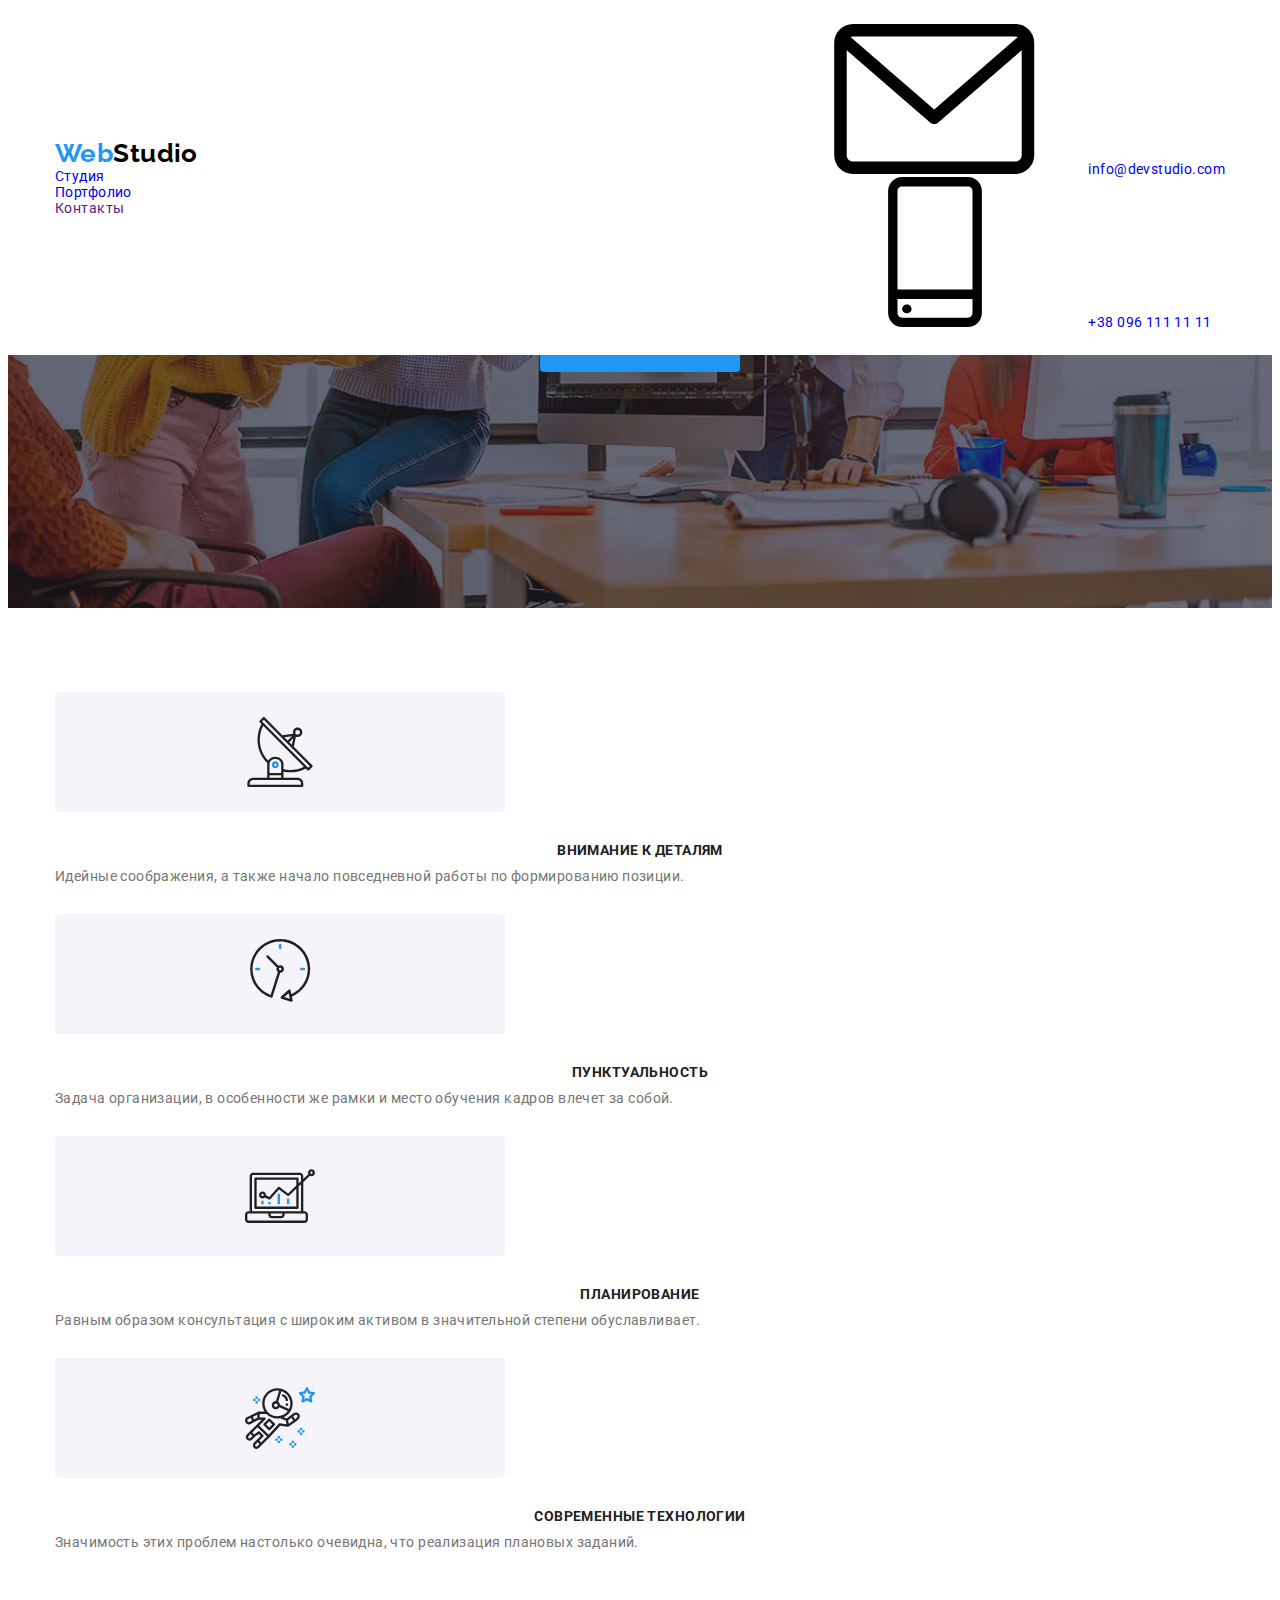
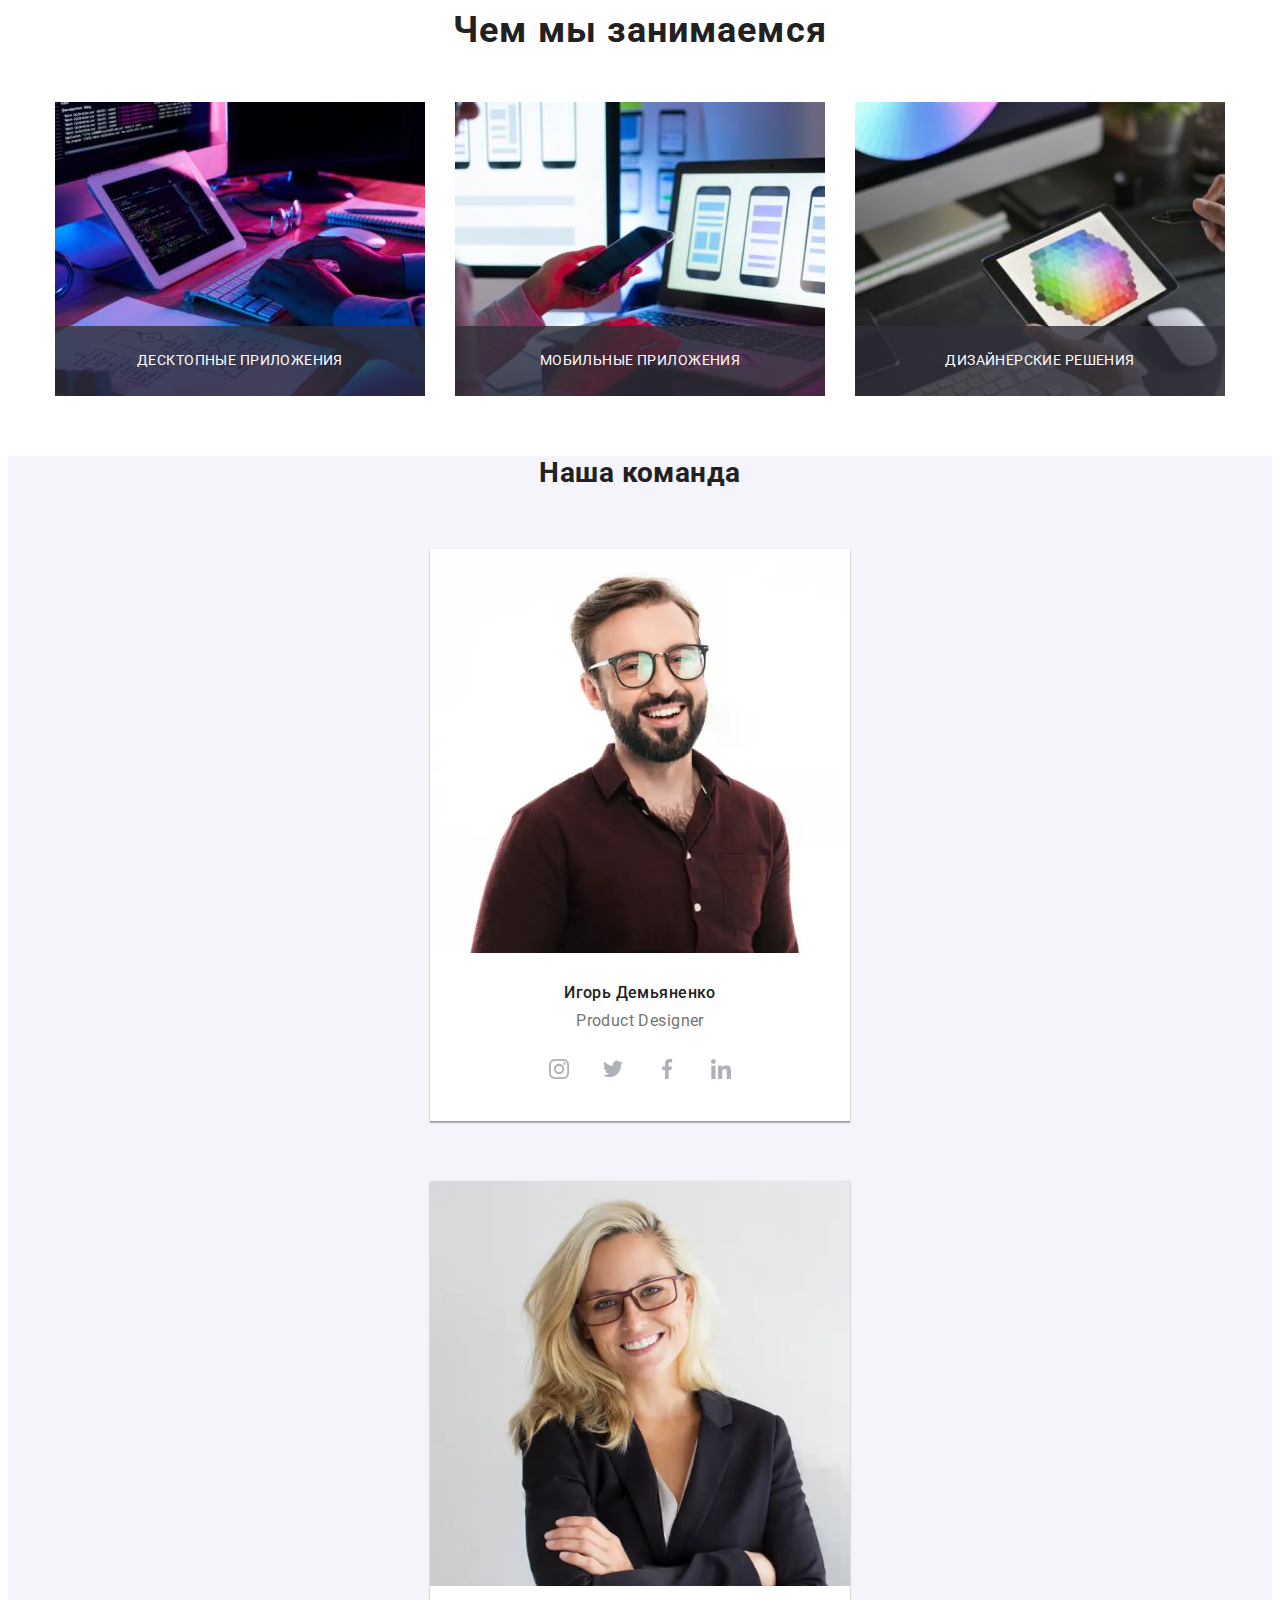
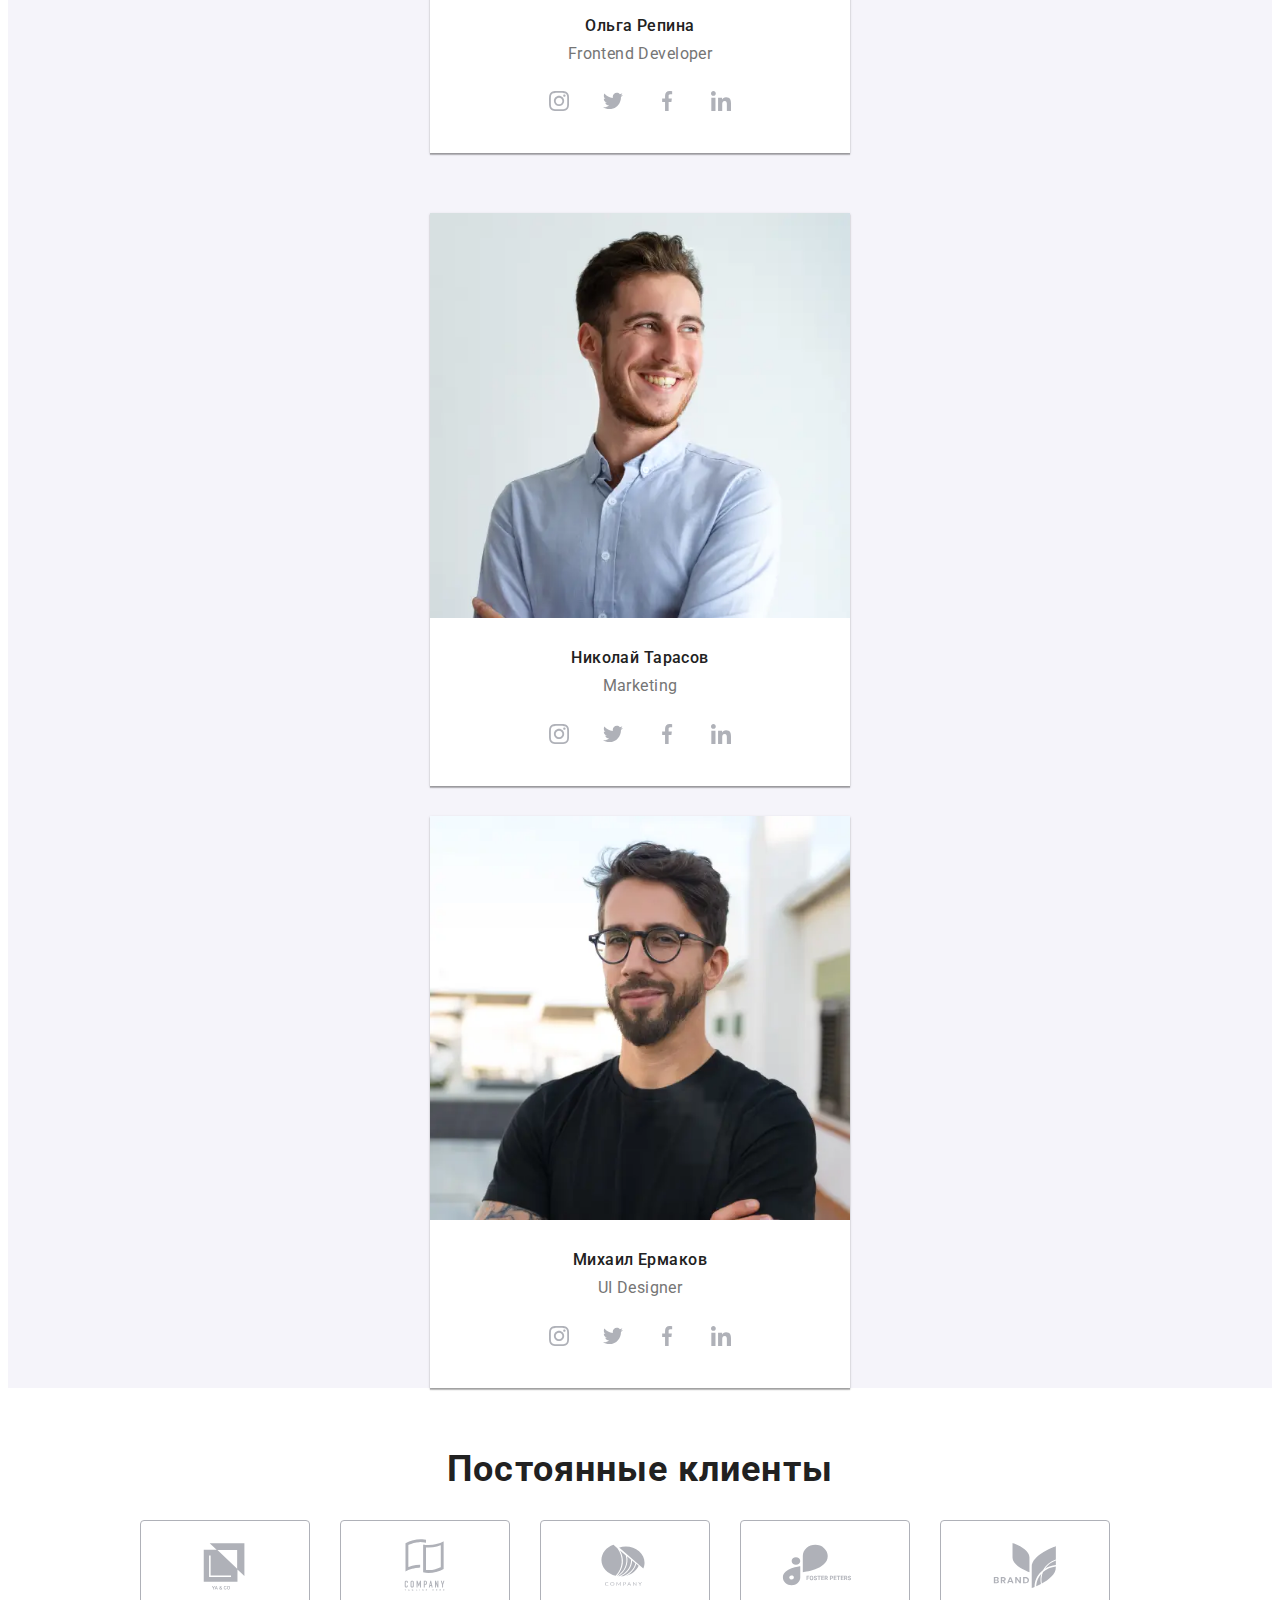
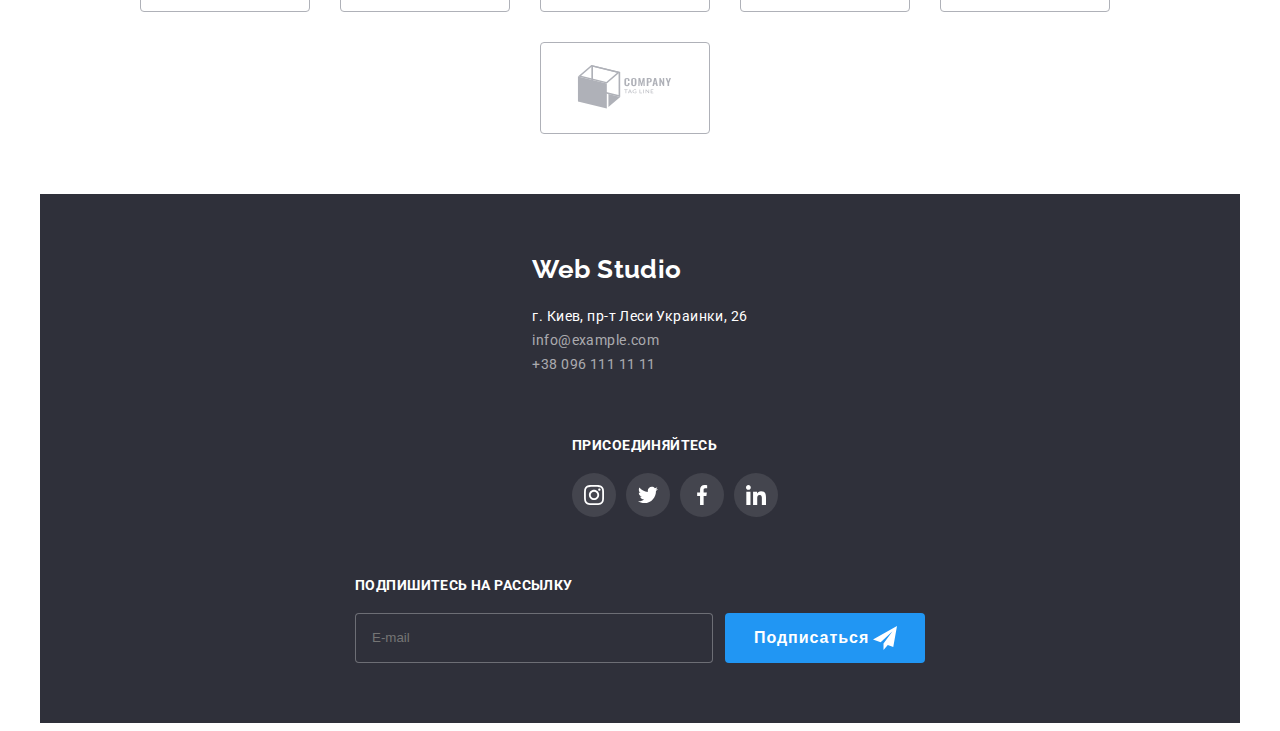
==== commit 3a7d83b8: "+" ====
--- a/index.html
+++ b/index.html
@@ -36,41 +36,45 @@
           >
           <div class="header-mobile-open">
             <ul class="list header__nav__list">
-            <li class="header__nav__item">
-              <a href="./index.html" class="header__nav__link link current"
-                >Студия</a
-              >
-            </li>
-            <li class="header__nav__item">
-              <a href="./portfolio.html" class="header__nav__link link"
-                >Портфолио</a
-              >
-            </li>
-            <li class="header__nav__item">
-              <a href="" class="header__nav__link link">Контакты</a>
-            </li>
-          </ul>
+              <li class="header__nav__item">
+                <a href="./index.html" class="header__nav__link link current"
+                  >Студия</a
+                >
+              </li>
+              <li class="header__nav__item">
+                <a href="./portfolio.html" class="header__nav__link link"
+                  >Портфолио</a
+                >
+              </li>
+              <li class="header__nav__item">
+                <a href="" class="header__nav__link link">Контакты</a>
+              </li>
+            </ul>
           </div>
-          
         </nav>
         <!-- mobile-menu -->
-        <button class="burger-btn" data-menu-open><svg class="icon-burger"><use href="./images/sprite.svg#icon-burger"></use></svg></button>
-            <div class="mobile-menu" data-menu>
-              <button class="btn-close" data-menu-close>
-                <svg class="icon-close">
+        <button class="burger-btn" data-menu-open>
+          <svg class="icon-burger">
+            <use href="./images/sprite.svg#icon-burger"></use>
+          </svg>
+        </button>
+        <div class="mobile-menu" data-menu>
+          <button class="btn-close" data-menu-close>
+            <svg class="icon-close">
               <use href="./images/sprite.svg#icon-btn-close"></use>
-            </svg></button>
-            
-              <ul class="mobile-menu-social">
-              <li class="social-list"> <a href="#">Instagram</a></li>
-              <li class="social-list"><a href="#">Twitter</a></li>
-              <li class="social-list"><a href="#">Facebook</a></li>
-              <li class="social-list"><a href="#">LinkedIn</a></li>
-            </ul>
-            </div>
-            
-<!-- end-mobili-menu -->
- 
+            </svg>
+          </button>
+
+          <ul class="mobile-menu-social">
+            <li class="social-list"><a href="#">Instagram</a></li>
+            <li class="social-list"><a href="#">Twitter</a></li>
+            <li class="social-list"><a href="#">Facebook</a></li>
+            <li class="social-list"><a href="#">LinkedIn</a></li>
+          </ul>
+        </div>
+
+        <!-- end-mobili-menu -->
+
         <ul class="contact list header__connect__list">
           <li class="header__connect__item">
             <a
@@ -222,57 +226,61 @@
             <li class="team-item">
               <picture>
                 <source
-                media="(min-width:1200px)"
-                srcset="./images/command/product_designer/product_designer_d@2x.webp 1x,
-                ./images/command/product_designer/product_designer_d@3x.webp 2x"
-                type="image/webp"/>
-                <source
-                    media="(min-width: 1200px)"
-                    srcset="
-                      ./images/command/product_designer/product_designer_d@2x.jpg 1x,
-                      ./images/command/product_designer/product_designer_d@3x.jpg 2x
-                    "
-                  />
-<source
-                    media="(min-width: 1200px)"
-                    srcset="
-                      ./images/command/product_designer/product_designer_d@2x.jpg 1x,
-                      ./images/command/product_designer/product_designer_d@3x.jpg 2x
-                    "
-                  />
-                  <source
-                    media="(min-width: 768px)"
-                    srcset="
-                      ./images/command/product_designer/product_designer_t@2x.jpg 1x,
-                      ./images/command/product_designer/product_designer_t@3x.jpg 2x
-                    "
-                    type="image/webp"
-                  />
-                  <source
-                    media="(min-width: 768px)"
-                    srcset="
-                      ./images/command/product_designer/product_designer_t@2x.jpg 1x,
-                      ./images/command/product_designer/product_designer_t@3x.jpg 2x
-                    "
-                  />
-                  <source
-                    media="(min-width: 480px)"
-                    srcset="
-                    ./images/command/product_designer/product_designer_m.webp 1x,
+                  media="(min-width:1200px)"
+                  srcset="
+                    ./images/command/product_designer/product_designer_d@2x.webp 1x,
+                    ./images/command/product_designer/product_designer_d@3x.webp 2x
+                  "
+                  type="image/webp"
+                />
+                <source
+                  media="(min-width: 1200px)"
+                  srcset="
+                    ./images/command/product_designer/product_designer_d@2x.jpg 1x,
+                    ./images/command/product_designer/product_designer_d@3x.jpg 2x
+                  "
+                />
+                <source
+                  media="(min-width: 1200px)"
+                  srcset="
+                    ./images/command/product_designer/product_designer_d@2x.jpg 1x,
+                    ./images/command/product_designer/product_designer_d@3x.jpg 2x
+                  "
+                />
+                <source
+                  media="(min-width: 768px)"
+                  srcset="
+                    ./images/command/product_designer/product_designer_t@2x.jpg 1x,
+                    ./images/command/product_designer/product_designer_t@3x.jpg 2x
+                  "
+                  type="image/webp"
+                />
+                <source
+                  media="(min-width: 768px)"
+                  srcset="
+                    ./images/command/product_designer/product_designer_t@2x.jpg 1x,
+                    ./images/command/product_designer/product_designer_t@3x.jpg 2x
+                  "
+                />
+                <source
+                  media="(min-width: 480px)"
+                  srcset="
+                    ./images/command/product_designer/product_designer_m.webp    1x,
                     ./images/command/product_designer/product_designer_m@2x.webp 2x
-                    "
-                    type="image/webp"
-                  />
-                  <source
-                    media="(min-width: 480px)"
-                    srcset="
-                      ./images/command/product_designer/product_designer_m@2x.jpg 1x,
-                      ./images/command/product_designer/product_designer_m@3x.jpg 2x
-                    "type="image/jpeg"
-                  />
-                    <img src="./images/img.jpg" alt="Игорь Демьяненко" />
+                  "
+                  type="image/webp"
+                />
+                <source
+                  media="(min-width: 480px)"
+                  srcset="
+                    ./images/command/product_designer/product_designer_m@2x.jpg 1x,
+                    ./images/command/product_designer/product_designer_m@3x.jpg 2x
+                  "
+                  type="image/jpeg"
+                />
+                <img src="./images/img.jpg" alt="Игорь Демьяненко" />
               </picture>
-        
+
               <h3 class="team-list">Игорь Демьяненко</h3>
               <p lang="en" class="job-list">Product Designer</p>
               <ul class="team-social social-list list">
@@ -307,59 +315,63 @@
               </ul>
             </li>
             <li class="team-item">
-                <picture>
-                <source
-                media="(min-width:1200px)"
-                srcset="./images/command/frontend_developer/frontend_developer_d@2x.webp 1x,
-                ./images/command/frontend_developer/frontend_developer_d@3x.webp 2x"
-                type="image/webp"/>
-                <source
-                    media="(min-width: 1200px)"
-                    srcset="
-                      ./images/command/frontend_developer/frontend_developer_d@2x.jpg 1x,
-                      ./images/command/frontend_developer/frontend_developer_d@3x.jpg 2x
-                    "
-                  />
-<source
-                    media="(min-width: 1200px)"
-                    srcset="
-                      ./images/command/frontend_developer/frontend_developer_d@2x.jpg 1x,
-                      ./images/command/frontend_developer/frontend_developer_d@3x.jpg 2x
-                    "
-                  />
-                  <source
-                    media="(min-width: 768px)"
-                    srcset="
-                      ./images/command/frontend_developer/frontend_developer_t@2x.jpg 1x,
-                      ./images/command/frontend_developer/frontend_developer_t@3x.jpg 2x
-                    "
-                    type="image/webp"
-                  />
-                  <source
-                    media="(min-width: 768px)"
-                    srcset="
-                      ./images/command/frontend_developer/frontend_developer_t@2x.jpg 1x,
-                      ./images/command/frontend_developer/frontend_developer_t@3x.jpg 2x
-                    "
-                  />
-                  <source
-                    media="(min-width: 480px)"
-                    srcset="
-                    ./images/command/frontend_developer/frontend_developer_m.webp 1x,
+              <picture>
+                <source
+                  media="(min-width:1200px)"
+                  srcset="
+                    ./images/command/frontend_developer/frontend_developer_d@2x.webp 1x,
+                    ./images/command/frontend_developer/frontend_developer_d@3x.webp 2x
+                  "
+                  type="image/webp"
+                />
+                <source
+                  media="(min-width: 1200px)"
+                  srcset="
+                    ./images/command/frontend_developer/frontend_developer_d@2x.jpg 1x,
+                    ./images/command/frontend_developer/frontend_developer_d@3x.jpg 2x
+                  "
+                />
+                <source
+                  media="(min-width: 1200px)"
+                  srcset="
+                    ./images/command/frontend_developer/frontend_developer_d@2x.jpg 1x,
+                    ./images/command/frontend_developer/frontend_developer_d@3x.jpg 2x
+                  "
+                />
+                <source
+                  media="(min-width: 768px)"
+                  srcset="
+                    ./images/command/frontend_developer/frontend_developer_t@2x.jpg 1x,
+                    ./images/command/frontend_developer/frontend_developer_t@3x.jpg 2x
+                  "
+                  type="image/webp"
+                />
+                <source
+                  media="(min-width: 768px)"
+                  srcset="
+                    ./images/command/frontend_developer/frontend_developer_t@2x.jpg 1x,
+                    ./images/command/frontend_developer/frontend_developer_t@3x.jpg 2x
+                  "
+                />
+                <source
+                  media="(min-width: 480px)"
+                  srcset="
+                    ./images/command/frontend_developer/frontend_developer_m.webp    1x,
                     ./images/command/frontend_developer/frontend_developer_m@2x.webp 2x
-                    "
-                    type="image/webp"
-                  />
-                  <source
-                    media="(min-width: 480px)"
-                    srcset="
-                      ./images/command/frontend_developer/frontend_developer_m@2x.jpg 1x,
-                      ./images/command/frontend_developer/frontend_developer_m@3x.jpg 2x
-                    "type="image/jpeg"
-                  />
-                    <img src="./images/img1.jpg" alt="Ольга Репина" />
+                  "
+                  type="image/webp"
+                />
+                <source
+                  media="(min-width: 480px)"
+                  srcset="
+                    ./images/command/frontend_developer/frontend_developer_m@2x.jpg 1x,
+                    ./images/command/frontend_developer/frontend_developer_m@3x.jpg 2x
+                  "
+                  type="image/jpeg"
+                />
+                <img src="./images/img1.jpg" alt="Ольга Репина" />
               </picture>
-              
+
               <h3 class="team-list">Ольга Репина</h3>
               <p lang="en" class="job-list">Frontend Developer</p>
               <ul class="team-social social-list list">
@@ -393,59 +405,64 @@
                 </li>
               </ul>
             </li>
-            <li class="team-item"><picture>
-                <source
-                media="(min-width:1200px)"
-                srcset="./images/command/marketing/marketing_d@2x.webp 1x,
-                ./images/command/marketing/marketing_d@3x.webp 2x"
-                type="image/webp"/>
-                <source
-                    media="(min-width: 1200px)"
-                    srcset="
-                      ./images/command/marketing/marketing_d@2x.jpg 1x,
-                      ./images/command/marketing/marketing_d@3x.jpg 2x
-                    "
-                  />
-<source
-                    media="(min-width: 1200px)"
-                    srcset="
-                      ./images/command/marketing/marketing_d@2x.jpg 1x,
-                      ./images/command/marketing/marketing_d@3x.jpg 2x
-                    "
-                  />
-                  <source
-                    media="(min-width: 768px)"
-                    srcset="
-                      ./images/command/marketing/marketing_t@2x.jpg 1x,
-                      ./images/command/marketing/marketing_t@3x.jpg 2x
-                    "
-                    type="image/webp"
-                  />
-                  <source
-                    media="(min-width: 768px)"
-                    srcset="
-                      ./images/command/marketing/marketing_t@2x.jpg 1x,
-                      ./images/command/marketing/marketing_t@3x.jpg 2x
-                    "
-                  />
-                  <source
-                    media="(min-width: 480px)"
-                    srcset="
-                    ./images/command/marketing/marketing_m.webp 1x,
+            <li class="team-item">
+              <picture>
+                <source
+                  media="(min-width:1200px)"
+                  srcset="
+                    ./images/command/marketing/marketing_d@2x.webp 1x,
+                    ./images/command/marketing/marketing_d@3x.webp 2x
+                  "
+                  type="image/webp"
+                />
+                <source
+                  media="(min-width: 1200px)"
+                  srcset="
+                    ./images/command/marketing/marketing_d@2x.jpg 1x,
+                    ./images/command/marketing/marketing_d@3x.jpg 2x
+                  "
+                />
+                <source
+                  media="(min-width: 1200px)"
+                  srcset="
+                    ./images/command/marketing/marketing_d@2x.jpg 1x,
+                    ./images/command/marketing/marketing_d@3x.jpg 2x
+                  "
+                />
+                <source
+                  media="(min-width: 768px)"
+                  srcset="
+                    ./images/command/marketing/marketing_t@2x.jpg 1x,
+                    ./images/command/marketing/marketing_t@3x.jpg 2x
+                  "
+                  type="image/webp"
+                />
+                <source
+                  media="(min-width: 768px)"
+                  srcset="
+                    ./images/command/marketing/marketing_t@2x.jpg 1x,
+                    ./images/command/marketing/marketing_t@3x.jpg 2x
+                  "
+                />
+                <source
+                  media="(min-width: 480px)"
+                  srcset="
+                    ./images/command/marketing/marketing_m.webp    1x,
                     ./images/command/marketing/marketing_m@2x.webp 2x
-                    "
-                    type="image/webp"
-                  />
-                  <source
-                    media="(min-width: 480px)"
-                    srcset="
-                      ./images/command/marketing/marketing_m@2x.jpg 1x,
-                      ./images/command/marketing/marketing_m@3x.jpg 2x
-                    "type="image/jpeg"
-                  />
-                    <img src="./images/img2.jpg" alt="Николай Тарасов" />
+                  "
+                  type="image/webp"
+                />
+                <source
+                  media="(min-width: 480px)"
+                  srcset="
+                    ./images/command/marketing/marketing_m@2x.jpg 1x,
+                    ./images/command/marketing/marketing_m@3x.jpg 2x
+                  "
+                  type="image/jpeg"
+                />
+                <img src="./images/img2.jpg" alt="Николай Тарасов" />
               </picture>
-              
+
               <h3 class="team-list">Николай Тарасов</h3>
               <p lang="en" class="job-list">Marketing</p>
               <ul class="team-social social-list list">
@@ -482,57 +499,61 @@
             <li class="team-item">
               <picture>
                 <source
-                media="(min-width:1200px)"
-                srcset="./images/command/ui_designer/ui_designer_d@2x.webp 1x,
-                ./images/command/ui_designer/ui_designer_d@3x.webp 2x"
-                type="image/webp"/>
-                <source
-                    media="(min-width: 1200px)"
-                    srcset="
-                      ./images/command/ui_designer/ui_designer_d@2x.jpg 1x,
-                      ./images/command/ui_designer/ui_designer_d@3x.jpg 2x
-                    "
-                  />
-<source
-                    media="(min-width: 1200px)"
-                    srcset="
-                      ./images/command/ui_designer/ui_designer_d@2x.jpg 1x,
-                      ./images/command/ui_designer/ui_designer_d@3x.jpg 2x
-                    "
-                  />
-                  <source
-                    media="(min-width: 768px)"
-                    srcset="
-                      ./images/command/ui_designer/ui_designer_t@2x.jpg 1x,
-                      ./images/command/ui_designer/ui_designer_t@3x.jpg 2x
-                    "
-                    type="image/webp"
-                  />
-                  <source
-                    media="(min-width: 768px)"
-                    srcset="
-                      ./images/command/ui_designer/ui_designer_t@2x.jpg 1x,
-                      ./images/command/ui_designer/ui_designer_t@3x.jpg 2x
-                    "
-                  />
-                  <source
-                    media="(min-width: 480px)"
-                    srcset="
-                    ./images/command/ui_designer/ui_designer_m.webp 1x,
+                  media="(min-width:1200px)"
+                  srcset="
+                    ./images/command/ui_designer/ui_designer_d@2x.webp 1x,
+                    ./images/command/ui_designer/ui_designer_d@3x.webp 2x
+                  "
+                  type="image/webp"
+                />
+                <source
+                  media="(min-width: 1200px)"
+                  srcset="
+                    ./images/command/ui_designer/ui_designer_d@2x.jpg 1x,
+                    ./images/command/ui_designer/ui_designer_d@3x.jpg 2x
+                  "
+                />
+                <source
+                  media="(min-width: 1200px)"
+                  srcset="
+                    ./images/command/ui_designer/ui_designer_d@2x.jpg 1x,
+                    ./images/command/ui_designer/ui_designer_d@3x.jpg 2x
+                  "
+                />
+                <source
+                  media="(min-width: 768px)"
+                  srcset="
+                    ./images/command/ui_designer/ui_designer_t@2x.jpg 1x,
+                    ./images/command/ui_designer/ui_designer_t@3x.jpg 2x
+                  "
+                  type="image/webp"
+                />
+                <source
+                  media="(min-width: 768px)"
+                  srcset="
+                    ./images/command/ui_designer/ui_designer_t@2x.jpg 1x,
+                    ./images/command/ui_designer/ui_designer_t@3x.jpg 2x
+                  "
+                />
+                <source
+                  media="(min-width: 480px)"
+                  srcset="
+                    ./images/command/ui_designer/ui_designer_m.webp    1x,
                     ./images/command/ui_designer/ui_designer_m@2x.webp 2x
-                    "
-                    type="image/webp"
-                  />
-                  <source
-                    media="(min-width: 480px)"
-                    srcset="
-                      ./images/command/ui_designer/ui_designer_m@2x.jpg 1x,
-                      ./images/command/ui_designer/ui_designer_m@3x.jpg 2x
-                    "type="image/jpeg"
-                  />
-                    <img src="./images/img3.jpg" alt="Михаил Ермаков" />
+                  "
+                  type="image/webp"
+                />
+                <source
+                  media="(min-width: 480px)"
+                  srcset="
+                    ./images/command/ui_designer/ui_designer_m@2x.jpg 1x,
+                    ./images/command/ui_designer/ui_designer_m@3x.jpg 2x
+                  "
+                  type="image/jpeg"
+                />
+                <img src="./images/img3.jpg" alt="Михаил Ермаков" />
               </picture>
-              
+
               <h3 class="team-list">Михаил Ермаков</h3>
               <p lang="en" class="job-list">UI Designer</p>
               <ul class="team-social social-list list">
@@ -621,7 +642,7 @@
       </section>
     </main>
     <!--footer-->
-    <!-- <footer class="footer">
+    <footer class="footer">
       <div class="container class-footer">
         <div class="contacts-address">
           <address>
@@ -700,10 +721,10 @@
             </button>
           </form>
         </div>
-      </div> -->
+      </div>
     </footer>
     <!-- backdrop -->
-    <!-- <div class="backdrop is-hidden" data-modal>
+    <div class="backdrop is-hidden" data-modal>
       <div class="modal">
         <button type="button" class="modal-btn" data-modal-close>
           <svg class="modal-close-icon" width="18px" height="18px">
@@ -765,7 +786,7 @@
         </form>
       </div>
     </div>
-    <script src="./js/modal.js"></script> -->
+    <script src="./js/modal.js"></script>
     <script src="./js/menu.js"></script>
   </body>
 </html>
--- a/css/main.min.css
+++ b/css/main.min.css
@@ -1,2 +1,2 @@
-:root{--primary-title-color: #212121;--primary-text-color: #757575;--second-title-color: #ffffff;--accent-color: #2196f3;--background-color-dark: #2f303a;--background-color-light: #f5f4fa}.visually-hidden{position:absolute;white-space:nowrap;width:1px;height:1px;overflow:hidden;border:0;padding:0;clip:rect(0 0 0 0);clip-path:inset(50%);margin:-1px}body{font-family:"roboto", "sans-serif";font-size:14px;letter-spacing:0.03em;color:var(--primary-text-color);background-color:#ffffff}*{box-sizing:border-box}p,h1,h2,h3,h4,h5,h6{margin:0}img{display:block;max-width:100%;height:auto}ul{margin:0;padding:0}.list{list-style:none}.link{text-decoration:none}.one-ring{visibility:hidden}.container{padding-left:15px;padding-right:15px;margin-left:auto;margin-right:auto}@media screen and (min-width: 480px){.container{width:480px}}@media screen and (min-width: 768px){.container{width:768px}}@media screen and (min-width: 1200px){.container{width:1200px}}.backdrop{width:100vw;height:100vh;background-color:rgba(0,0,0,0.2);position:fixed;top:0;transition:opacity 250ms linear, visibility 250ms linear}.backdrop.is-hidden{visibility:hidden;opacity:0;pointer-events:none}.modal{position:absolute;width:528px;min-height:581px;background-color:#ffffff;top:50%;left:50%;transform:translate(-50%, -50%);padding:40px}.modal-btn{border:1px solid #999999;background-color:transparent;width:30px;height:30px;border-radius:50%;position:fixed;top:8px;right:8px;display:flex;align-items:center;justify-content:center;color:#000000;cursor:pointer;transition:fill 250ms cubic-bezier(0.4, 0, 0.2, 1)}.modal-btn:hover,.modal-btn:focus{fill:var(--accent-color)}.modal-form{display:flex;flex-direction:column}.nodal-form-head{font-size:20px;font-weight:bold;text-align:center;margin-bottom:12px;color:#212121}.modal-form-field{font-size:12px;letter-spacing:0.01em;color:#757575;margin-bottom:10px}.modal-form-wrapper{position:relative;margin-top:4px}.modal-form-input{width:100%;border:1px solid rgba(33,33,33,0.2);border-radius:4px;height:40px;padding-left:30px;transition:border-color 250ms cubic-bezier(0.4, 0, 0.2, 1)}.modal-form-input:focus{outline:none;border-color:var(--accent-color)}.modal-form-icon{position:absolute;top:50%;left:12px;transform:translateY(-50%);transition:fill 250ms cubic-bezier(0.4, 0, 0.2, 1)}.modal-form-input:focus+.modal-form-icon{fill:var(--accent-color)}.modal-form-massage{width:100%;border:1px solid rgba(33,33,33,0.2);border-radius:4px;height:120px;resize:none;margin-top:4px;padding:12px 16px;transition:border-color 250ms linear}.modal-form-massage:focus{outline:none;border-color:var(--accent-color)}.modal-form-massage::placeholder{color:rgba(117,117,117,0.5)}.modal-form-checkbox-label{display:flex;align-items:center;justify-content:center;font-size:14px;margin-bottom:30px;margin-top:20px}.modal-form-checkbox-label::before{display:block;content:"";width:16px;height:15px;border:1px solid #212121;cursor:pointer;margin-right:7px}.modal-form-checkbox:checked+.modal-form-checkbox-label::before{background-color:var(--accent-color);background-image:url(../images/send.svg)}.modal-form-button{align-self:center;font-weight:700;font-size:16px;line-height:1.87;letter-spacing:0.06em;color:var(--second-title-color);background-color:var(--accent-color);cursor:pointer;border:none;display:block;min-width:200px;height:50px;box-shadow:0px 4px 4px rgba(0,0,0,0.15);border-radius:4px}.header{position:absolute;top:0;left:0;width:100%;padding-top:16px;padding-bottom:16px;background-color:#fff}@media screen and (min-width: 768px){.header{padding-top:26px;padding-bottom:25px}}@media screen and (min-width: 1200px){.header{padding-top:24px;padding-bottom:25px}}.header__container{display:flex;align-items:center;justify-content:space-between}.header__logo{font-family:Raleway, "sans-serif";font-style:normal;font-weight:700;font-size:26px;line-height:1.19;color:#000000;margin-right:93px}.logo__color{color:var(--accent-color)}.burger-btn{background-color:transparent;cursor:pointer;border:none;padding:0;line-height:0}@media screen and (min-width: 768px){.burger-btn{display:none}}.icon-burger{width:40px;height:40px;padding:0}.mobile-menu{position:fixed;z-index:100;top:0;left:0;width:100vw;height:100vh;background-color:turquoise;padding:48px 40px;opacity:0;visibility:hidden;pointer-events:none;transition:opacity 250ms linear, visibility 250ms linear}.mobile-menu.is-open{opacity:1;visibility:visible;pointer-events:all}.mobile-menu-social{font-weight:500;font-size:18px;line-height:22px;letter-spacing:0.02em;color:#2196f3}.btn-close{position:absolute;top:10px;right:15px;width:40px;height:40px;background-color:transparent;cursor:pointer;border:none;padding:0;line-height:0}.icon-close{width:40px;height:40px;padding:0}@media screen and (max-width: 767px){.header__nav__item{display:none}}@media screen and (max-width: 767px){.header__connect__list{display:none}}.hero{padding-top:118px;padding-bottom:118px;background-image:linear-gradient(rgba(47,48,58,0.4), rgba(47,48,58,0.4)),url(../images/hero_img_m@1x.webp);background-position:center;background-repeat:no-repeat;background-size:cover;margin-left:auto;margin-right:auto;max-width:480px;height:400px}@media screen and (min-device-pixel-ratio: 2), (min-resolution: 192dpi), (min-resolution: 2dppx){.hero{background-image:linear-gradient(rgba(47,48,58,0.4), rgba(47,48,58,0.4)),url(../images/hero_img_m@2x.webp)}}@media screen and (min-width: 768px){.hero{background-image:linear-gradient(rgba(47,48,58,0.4), rgba(47,48,58,0.4)),url(../../images/hero_img_t@1x.webp);max-width:768px}}@media screen and (min-width: 768px) and (min-device-pixel-ratio: 2), screen and (min-width: 768px) and (min-resolution: 192dpi), screen and (min-width: 768px) and (min-resolution: 2dppx){.hero{background-image:linear-gradient(rgba(47,48,58,0.4), rgba(47,48,58,0.4)),url(../images/hero_img_t@2x.webp)}}@media screen and (min-width: 1200px){.hero{padding-top:200px;padding-bottom:200px;background-image:linear-gradient(rgba(47,48,58,0.4), rgba(47,48,58,0.4)),url(../../images/hero_img_d@1x.webp);max-width:1600px;height:600px}}@media screen and (min-width: 1200px) and (min-device-pixel-ratio: 2), screen and (min-width: 1200px) and (min-resolution: 192dpi), screen and (min-width: 1200px) and (min-resolution: 2dppx){.hero{background-image:linear-gradient(rgba(47,48,58,0.4), rgba(47,48,58,0.4)),url(../images/hero_img_d@2x.webp)}}.hero-title{font-weight:900;font-size:26px;line-height:1.62;letter-spacing:0.06em;text-transform:uppercase;color:var(--second-title-color);margin-left:auto;margin-right:auto;max-width:360px;text-align:center}.hero-button{font-weight:700;font-size:16px;line-height:1.87;letter-spacing:0.06em;color:var(--second-title-color);background-color:var(--accent-color);cursor:pointer;border:none;display:block;min-width:200px;height:50px;margin:30px auto 0 auto;border-radius:4px}.advantage-container{margin-top:60px;margin-bottom:60px;flex-direction:column}.advantage-icon{width:70px;height:70px}.advantage-icons{display:flex;align-items:center;justify-content:center;max-width:450px;height:120px;background-color:#f5f4fa;border-radius:4px;margin-bottom:30px}.advantage-title{font-weight:bold;font-size:14px;line-height:16px;text-align:center;letter-spacing:0.03em;text-transform:uppercase;margin-top:30px;color:var(--primary-title-color)}.advantage-text{color:#757575;margin-top:10px;margin-bottom:30px}@media screen and (max-width: 767px){.work .work-container{display:none}}@media screen and (max-width: 1199px){.work .work-container{display:none}}.work-container{padding-bottom:0}.work-title{font-weight:700;font-size:36px;line-height:1.16;text-align:center;letter-spacing:0.03em;color:var(--primary-title-color);margin-bottom:50px}.work-list{display:flex;flex-wrap:wrap;justify-content:space-between}.img-text-wrap{position:relative}.img-text{position:absolute;line-height:1.14;text-transform:uppercase;color:#ffffff;background-color:rgba(47,48,58,0.8);bottom:0;left:0;width:100%;height:70px;display:flex;justify-content:center;align-items:center}.container-team{margin-top:60px;margin-bottom:60px;flex-direction:column;max-width:450px}@media screen and (min-width: 480px){.container-team{width:100vw}}.our-team{font-weight:700;font-size:28px;line-height:1 16;text-align:center;color:var(--primary-title-color);margin-bottom:30px;margin-top:30px}.section-team{background-color:var(--background-color-light)}.team-title{display:flex;flex-wrap:wrap;justify-content:center}.team-item{background-color:#ffffff;box-shadow:0px 1px 3px rgba(0,0,0,0.12),0px 1px 1px rgba(0,0,0,0.14),0px 2px 1px rgba(0,0,0,0.2);max-width:450px}.team-item:not(:last-child){margin-top:30px;margin-bottom:30px}.team-list{font-weight:500;font-size:16px;line-height:1.18x;text-align:center;color:var(--primary-title-color);margin-bottom:10px;margin-top:30px}.job-list{font-weight:400;font-size:16px;line-height:1.18;text-align:center;margin-bottom:16px}.social-list{display:flex;justify-content:center}.team-social{margin-bottom:30px}.social-item{width:44px;height:44px;margin-right:10px}.social-item:last-child{margin-right:0}.social-link{width:100%;height:100%;border-radius:50%;display:flex;align-items:center;justify-content:center;transition:background-color 250ms cubic-bezier(0.4, 0, 0.2, 1),fill 250ms cubic-bezier(0.4, 0, 0.2, 1)}.social-link:hover,.social-link:focus{background-color:#2196f3}.social-icon{fill:#afb1b8;transition:background-color 250ms cubic-bezier(0.4, 0, 0.2, 1),fill 250ms cubic-bezier(0.4, 0, 0.2, 1)}.social-link:hover .social-icon,.social-link:focus .social-icon{background-color:#2196f3;fill:#ffffff}.class-footer{display:flex;align-items:baseline;justify-content:space-between}.footer{background-color:var(--background-color-dark);padding-top:60px;padding-bottom:60px}.logo-footer{font-family:Raleway, "sans-serif";font-style:normal;font-weight:700;font-size:26px;line-height:1.19;color:#ffffff;margin-bottom:20px;display:inline-block}.address-list:not(:last-child){margin-bottom:9px}.address{font-style:normal;font-weight:400;line-height:1.71;color:var(--second-title-color)}.footer-contacts{font-style:normal;font-weight:400;line-height:1.71;color:rgba(255,255,255,0.6);transition:color 250ms cubic-bezier(0.4, 0, 0.2, 1)}.footer-contacts:focus,.footer-contacts:hover{color:var(--accent-color)}.social-title{font-size:14px;line-height:1, 14;letter-spacing:0.03em;text-transform:uppercase;color:#ffffff;margin-bottom:20px;margin-left:70px}.footer-social-list{display:flex;margin-left:70px}.footer-social-item{width:44px;height:44px;margin-right:10px}.footer-social-item:last-child{margin-right:0}.footer-social-link{width:100%;height:100%;border-radius:50%;display:flex;align-items:center;justify-content:center;background-color:#44454e;transition:background-color 250ms cubic-bezier(0.4, 0, 0.2, 1)}.footer-social-link:hover,.footer-social-link:focus{background-color:var(--accent-color)}.footer-social-icon{fill:#ffffff;transition:background-color 250ms cubic-bezier(0.4, 0, 0.2, 1)}.footer-social-link:hover .footer-social-icon,.footer-social-link:focus .footer-social-icon{background-color:var(--accent-color)}.footer-form{display:flex}.footer-form-text{font-weight:bold;text-transform:uppercase;color:#ffffff}.footer-form-input{width:358px;height:50px;border:1px solid rgba(255,255,255,0.3);background-color:var(--background-color-dark);border-radius:4px;box-sizing:border-box;padding-left:16px;padding-top:15px;padding-bottom:15px;margin-top:20px;margin-right:12px;transition:border-color 250ms cubic-bezier(0.4, 0, 0.2, 1);display:inline-block;color:#ffffff}.footer-form-button{align-self:center;font-weight:bold;font-size:16px;line-height:1.87;letter-spacing:0.06em;color:var(--second-title-color);background-color:var(--accent-color);cursor:pointer;border:none;display:block;width:200px;height:50px;border-radius:4px;margin-top:20px;padding:10px 28px 10px 29px;display:flex;justify-content:space-between;align-items:center}.footer-form-icon{width:24px;height:24px}.section-portfolio{display:flex;justify-content:center;margin-bottom:50px}.button-portfolio-list:not(:last-child){margin-right:8px}.btn-portfolio{font-style:normal;font-weight:500;font-size:16px;line-height:1.62;text-align:center;letter-spacing:0.03em;color:var(--primary-title-color);background-color:var(--background-color-light);border:none;border-radius:4px;padding:6px 22px;transition:color 250ms cubic-bezier(0.4, 0, 0.2, 1),background-color 250ms cubic-bezier(0.4, 0, 0.2, 1),box-shadow 250ms cubic-bezier(0.4, 0, 0.2, 1)}.btn-portfolio:hover,.btn-portfolio:focus{background-color:var(--accent-color);color:#ffffff;cursor:pointer;box-shadow:0px 4px 4px rgba(0,0,0,0.25)}.portfolio-examples{display:flex;flex-wrap:wrap;margin-left:-30px;margin-bottom:-30px;justify-content:center}.portfolio-items{flex-basis:calc(100% / 3 - 30px);margin-left:30px;margin-bottom:30px;transition:color 250ms cubic-bezier(0.4, 0, 0.2, 1),box-shadow 250ms cubic-bezier(0.4, 0, 0.2, 1)}.portfolio-items:hover,.portfolio-items:focus{cursor:pointer;box-shadow:0px 4px 4px rgba(0,0,0,0.25)}.portfolio-items:nth-child(3n+1){margin-left:0px}.portfolio-items:nth-last-child(-n+3){margin-bottom:0px}.examples-item-wrap{position:relative;overflow:hidden}.examples-img-text{position:absolute;font-weight:normal;font-size:18px;line-height:1.5;letter-spacing:0.03em;color:var(--second-title-color);background-color:rgba(33,150,243,0.9);top:0;left:0;padding-top:63px;padding-left:24px;height:101%;transform:translateY(100%);transition:transform 250ms cubic-bezier(0.4, 0, 0.2, 1)}.portfolio-items:hover .examples-img-text{transform:translateY(0%)}.text-cards{border-left:1px solid #eeeeee;border-right:1px solid #eeeeee;border-bottom:1px solid #eeeeee}.examples-title{font-weight:700;font-size:18px;line-height:2;letter-spacing:0.06em;color:var(--primary-title-color);padding-top:20px;padding-bottom:4px;padding-left:20px}.examples-text{font-weight:400;font-size:16px;line-height:1.87;padding-bottom:24px;padding-left:20px}.clients-container{margin-top:60px;margin-bottom:60px;flex-direction:column}.title-clients{font-size:36px;line-height:42px;text-align:center;letter-spacing:0.03em;color:var(--primary-title-color)}.client-list{display:flex;justify-content:center;flex-wrap:wrap}.clients-item{width:170px;height:92px;margin-right:30px;margin-top:30px}.clients-link{width:100%;height:100%;border:1px solid #afb1b8;border-radius:4px;display:flex;justify-content:center;align-items:center;transition:fill 250ms cubic-bezier(0.4, 0, 0.2, 1)}.clients-link:hover,.clients-link:focus{border:1px solid var(--accent-color)}.clients-link:hover .clients-icon,.clients-link:focus .clients-icon{fill:var(--accent-color)}.clients-icon{width:106px;height:60px;fill:#afb1b8;transition:fill 250ms cubic-bezier(0.4, 0, 0.2, 1)}.clients-icon:hover,.clients-icon:focus{fill:var(--accent-color)}
+:root{--primary-title-color: #212121;--primary-text-color: #757575;--second-title-color: #ffffff;--accent-color: #2196f3;--background-color-dark: #2f303a;--background-color-light: #f5f4fa}.visually-hidden{position:absolute;white-space:nowrap;width:1px;height:1px;overflow:hidden;border:0;padding:0;clip:rect(0 0 0 0);clip-path:inset(50%);margin:-1px}body{font-family:"roboto", "sans-serif";font-size:14px;letter-spacing:0.03em;color:var(--primary-text-color);background-color:#ffffff}*{box-sizing:border-box}p,h1,h2,h3,h4,h5,h6{margin:0}img{display:block;max-width:100%;height:auto}ul{margin:0;padding:0}.list{list-style:none}.link{text-decoration:none}.one-ring{visibility:hidden}.container{padding-left:15px;padding-right:15px;margin-left:auto;margin-right:auto}@media screen and (min-width: 480px){.container{width:480px}}@media screen and (min-width: 768px){.container{width:768px}}@media screen and (min-width: 1200px){.container{width:1200px}}.backdrop{width:100vw;height:100vh;background-color:rgba(0,0,0,0.2);position:fixed;top:0;transition:opacity 250ms linear, visibility 250ms linear}.backdrop.is-hidden{visibility:hidden;opacity:0;pointer-events:none}.modal{position:absolute;width:528px;min-height:581px;background-color:#ffffff;top:50%;left:50%;transform:translate(-50%, -50%);padding:40px}.modal-btn{border:1px solid #999999;background-color:transparent;width:30px;height:30px;border-radius:50%;position:fixed;top:8px;right:8px;display:flex;align-items:center;justify-content:center;color:#000000;cursor:pointer;transition:fill 250ms cubic-bezier(0.4, 0, 0.2, 1)}.modal-btn:hover,.modal-btn:focus{fill:var(--accent-color)}.modal-form{display:flex;flex-direction:column}.nodal-form-head{font-size:20px;font-weight:bold;text-align:center;margin-bottom:12px;color:#212121}.modal-form-field{font-size:12px;letter-spacing:0.01em;color:#757575;margin-bottom:10px}.modal-form-wrapper{position:relative;margin-top:4px}.modal-form-input{width:100%;border:1px solid rgba(33,33,33,0.2);border-radius:4px;height:40px;padding-left:30px;transition:border-color 250ms cubic-bezier(0.4, 0, 0.2, 1)}.modal-form-input:focus{outline:none;border-color:var(--accent-color)}.modal-form-icon{position:absolute;top:50%;left:12px;transform:translateY(-50%);transition:fill 250ms cubic-bezier(0.4, 0, 0.2, 1)}.modal-form-input:focus+.modal-form-icon{fill:var(--accent-color)}.modal-form-massage{width:100%;border:1px solid rgba(33,33,33,0.2);border-radius:4px;height:120px;resize:none;margin-top:4px;padding:12px 16px;transition:border-color 250ms linear}.modal-form-massage:focus{outline:none;border-color:var(--accent-color)}.modal-form-massage::placeholder{color:rgba(117,117,117,0.5)}.modal-form-checkbox-label{display:flex;align-items:center;justify-content:center;font-size:14px;margin-bottom:30px;margin-top:20px}.modal-form-checkbox-label::before{display:block;content:"";width:16px;height:15px;border:1px solid #212121;cursor:pointer;margin-right:7px}.modal-form-checkbox:checked+.modal-form-checkbox-label::before{background-color:var(--accent-color);background-image:url(../images/send.svg)}.modal-form-button{align-self:center;font-weight:700;font-size:16px;line-height:1.87;letter-spacing:0.06em;color:var(--second-title-color);background-color:var(--accent-color);cursor:pointer;border:none;display:block;min-width:200px;height:50px;box-shadow:0px 4px 4px rgba(0,0,0,0.15);border-radius:4px}.header{position:absolute;top:0;left:0;width:100%;padding-top:16px;padding-bottom:16px;background-color:#fff}@media screen and (min-width: 768px){.header{padding-top:26px;padding-bottom:25px}}@media screen and (min-width: 1200px){.header{padding-top:24px;padding-bottom:25px}}.header__container{display:flex;align-items:center;justify-content:space-between}.header__logo{font-family:Raleway, "sans-serif";font-style:normal;font-weight:700;font-size:26px;line-height:1.19;color:#000000;margin-right:93px}.logo__color{color:var(--accent-color)}.burger-btn{background-color:transparent;cursor:pointer;border:none;padding:0;line-height:0}@media screen and (min-width: 768px){.burger-btn{display:none}}.icon-burger{width:40px;height:40px;padding:0}.mobile-menu{position:fixed;z-index:100;top:0;left:0;width:100vw;height:100vh;background-color:turquoise;padding:48px 40px;opacity:0;visibility:hidden;pointer-events:none;transition:opacity 250ms linear, visibility 250ms linear}.mobile-menu.is-open{opacity:1;visibility:visible;pointer-events:all}.mobile-menu-social{font-weight:500;font-size:18px;line-height:22px;letter-spacing:0.02em;color:#2196f3}.btn-close{position:absolute;top:10px;right:15px;width:40px;height:40px;background-color:transparent;cursor:pointer;border:none;padding:0;line-height:0}.icon-close{width:40px;height:40px;padding:0}@media screen and (max-width: 767px){.header__nav__item{display:none}}@media screen and (max-width: 767px){.header__connect__list{display:none}}.hero{padding-top:118px;padding-bottom:118px;background-image:linear-gradient(rgba(47,48,58,0.4), rgba(47,48,58,0.4)),url(../images/hero_img_m@1x.webp);background-position:center;background-repeat:no-repeat;background-size:cover;margin-left:auto;margin-right:auto;max-width:480px;height:400px}@media screen and (min-device-pixel-ratio: 2), (min-resolution: 192dpi), (min-resolution: 2dppx){.hero{background-image:linear-gradient(rgba(47,48,58,0.4), rgba(47,48,58,0.4)),url(../images/hero_img_m@2x.webp)}}@media screen and (min-width: 768px){.hero{background-image:linear-gradient(rgba(47,48,58,0.4), rgba(47,48,58,0.4)),url(../../images/hero_img_t@1x.webp);max-width:768px}}@media screen and (min-width: 768px) and (min-device-pixel-ratio: 2), screen and (min-width: 768px) and (min-resolution: 192dpi), screen and (min-width: 768px) and (min-resolution: 2dppx){.hero{background-image:linear-gradient(rgba(47,48,58,0.4), rgba(47,48,58,0.4)),url(../images/hero_img_t@2x.webp)}}@media screen and (min-width: 1200px){.hero{padding-top:200px;padding-bottom:200px;background-image:linear-gradient(rgba(47,48,58,0.4), rgba(47,48,58,0.4)),url(../../images/hero_img_d@1x.webp);max-width:1600px;height:600px}}@media screen and (min-width: 1200px) and (min-device-pixel-ratio: 2), screen and (min-width: 1200px) and (min-resolution: 192dpi), screen and (min-width: 1200px) and (min-resolution: 2dppx){.hero{background-image:linear-gradient(rgba(47,48,58,0.4), rgba(47,48,58,0.4)),url(../images/hero_img_d@2x.webp)}}.hero-title{font-weight:900;font-size:26px;line-height:1.62;letter-spacing:0.06em;text-transform:uppercase;color:var(--second-title-color);margin-left:auto;margin-right:auto;max-width:360px;text-align:center}.hero-button{font-weight:700;font-size:16px;line-height:1.87;letter-spacing:0.06em;color:var(--second-title-color);background-color:var(--accent-color);cursor:pointer;border:none;display:block;min-width:200px;height:50px;margin:30px auto 0 auto;border-radius:4px}.advantage-container{margin-top:60px;margin-bottom:60px;flex-direction:column}.advantage-icon{width:70px;height:70px}.advantage-icons{display:flex;align-items:center;justify-content:center;max-width:450px;height:120px;background-color:#f5f4fa;border-radius:4px;margin-bottom:30px}.advantage-title{font-weight:bold;font-size:14px;line-height:16px;text-align:center;letter-spacing:0.03em;text-transform:uppercase;margin-top:30px;color:var(--primary-title-color)}.advantage-text{color:#757575;margin-top:10px;margin-bottom:30px}@media screen and (max-width: 767px){.work .work-container{display:none}}@media screen and (max-width: 1199px){.work .work-container{display:none}}.work-container{padding-bottom:0}.work-title{font-weight:700;font-size:36px;line-height:1.16;text-align:center;letter-spacing:0.03em;color:var(--primary-title-color);margin-bottom:50px}.work-list{display:flex;flex-wrap:wrap;justify-content:space-between}.img-text-wrap{position:relative}.img-text{position:absolute;line-height:1.14;text-transform:uppercase;color:#ffffff;background-color:rgba(47,48,58,0.8);bottom:0;left:0;width:100%;height:70px;display:flex;justify-content:center;align-items:center}.container-team{margin-top:60px;margin-bottom:60px;flex-direction:column;max-width:450px}@media screen and (min-width: 480px){.container-team{width:100vw}}.our-team{font-weight:700;font-size:28px;line-height:1 16;text-align:center;color:var(--primary-title-color);margin-bottom:30px;margin-top:30px}.section-team{background-color:var(--background-color-light)}.team-title{display:flex;flex-wrap:wrap;justify-content:center}.team-item{background-color:#ffffff;box-shadow:0px 1px 3px rgba(0,0,0,0.12),0px 1px 1px rgba(0,0,0,0.14),0px 2px 1px rgba(0,0,0,0.2);max-width:450px}.team-item:not(:last-child){margin-top:30px;margin-bottom:30px}.team-list{font-weight:500;font-size:16px;line-height:1.18x;text-align:center;color:var(--primary-title-color);margin-bottom:10px;margin-top:30px}.job-list{font-weight:400;font-size:16px;line-height:1.18;text-align:center;margin-bottom:16px}.social-list{display:flex;justify-content:center}.team-social{margin-bottom:30px}.social-item{width:44px;height:44px;margin-right:10px}.social-item:last-child{margin-right:0}.social-link{width:100%;height:100%;border-radius:50%;display:flex;align-items:center;justify-content:center;transition:background-color 250ms cubic-bezier(0.4, 0, 0.2, 1),fill 250ms cubic-bezier(0.4, 0, 0.2, 1)}.social-link:hover,.social-link:focus{background-color:#2196f3}.social-icon{fill:#afb1b8;transition:background-color 250ms cubic-bezier(0.4, 0, 0.2, 1),fill 250ms cubic-bezier(0.4, 0, 0.2, 1)}.social-link:hover .social-icon,.social-link:focus .social-icon{background-color:#2196f3;fill:#ffffff}.class-footer{background-color:var(--background-color-dark);padding-top:60px;padding-bottom:60px;display:flex;flex-direction:column;align-items:center}.logo-footer{font-family:Raleway, "sans-serif";font-style:normal;font-weight:700;font-size:26px;line-height:1.19;color:#ffffff;margin-bottom:20px;display:inline-block}.address{font-style:normal;font-weight:400;line-height:1.71;color:var(--second-title-color)}.footer-contacts{font-style:normal;font-weight:400;line-height:1.71;color:rgba(255,255,255,0.6);transition:color 250ms cubic-bezier(0.4, 0, 0.2, 1)}.footer-contacts:focus,.footer-contacts:hover{color:var(--accent-color)}.footer-social{padding-top:60px;padding-bottom:60px}.social-title{font-size:14px;line-height:1, 14;letter-spacing:0.03em;text-transform:uppercase;color:#ffffff;margin-bottom:20px;margin-left:70px}.footer-social-list{display:flex;margin-left:70px}.footer-social-item{width:44px;height:44px;margin-right:10px}.footer-social-item:last-child{margin-right:0}.footer-social-link{width:100%;height:100%;border-radius:50%;display:flex;align-items:center;justify-content:center;background-color:#44454e;transition:background-color 250ms cubic-bezier(0.4, 0, 0.2, 1)}.footer-social-link:hover,.footer-social-link:focus{background-color:var(--accent-color)}.footer-social-icon{fill:#ffffff;transition:background-color 250ms cubic-bezier(0.4, 0, 0.2, 1)}.footer-social-link:hover .footer-social-icon,.footer-social-link:focus .footer-social-icon{background-color:var(--accent-color)}.footer-form{display:flex}.footer-form-text{font-weight:bold;text-transform:uppercase;color:#ffffff}.footer-form-input{width:358px;height:50px;border:1px solid rgba(255,255,255,0.3);background-color:var(--background-color-dark);border-radius:4px;box-sizing:border-box;padding-left:16px;padding-top:15px;padding-bottom:15px;margin-top:20px;margin-right:12px;transition:border-color 250ms cubic-bezier(0.4, 0, 0.2, 1);display:inline-block;color:#ffffff}.footer-form-button{align-self:center;font-weight:bold;font-size:16px;line-height:1.87;letter-spacing:0.06em;color:var(--second-title-color);background-color:var(--accent-color);cursor:pointer;border:none;display:block;width:200px;height:50px;border-radius:4px;margin-top:20px;padding:10px 28px 10px 29px;display:flex;justify-content:space-between;align-items:center}.footer-form-icon{width:24px;height:24px}.section-portfolio{display:flex;justify-content:center;margin-bottom:50px}.button-portfolio-list:not(:last-child){margin-right:8px}.btn-portfolio{font-style:normal;font-weight:500;font-size:16px;line-height:1.62;text-align:center;letter-spacing:0.03em;color:var(--primary-title-color);background-color:var(--background-color-light);border:none;border-radius:4px;padding:6px 22px;transition:color 250ms cubic-bezier(0.4, 0, 0.2, 1),background-color 250ms cubic-bezier(0.4, 0, 0.2, 1),box-shadow 250ms cubic-bezier(0.4, 0, 0.2, 1)}.btn-portfolio:hover,.btn-portfolio:focus{background-color:var(--accent-color);color:#ffffff;cursor:pointer;box-shadow:0px 4px 4px rgba(0,0,0,0.25)}.portfolio-examples{display:flex;flex-wrap:wrap;margin-left:-30px;margin-bottom:-30px;justify-content:center}.portfolio-items{flex-basis:calc(100% / 3 - 30px);margin-left:30px;margin-bottom:30px;transition:color 250ms cubic-bezier(0.4, 0, 0.2, 1),box-shadow 250ms cubic-bezier(0.4, 0, 0.2, 1)}.portfolio-items:hover,.portfolio-items:focus{cursor:pointer;box-shadow:0px 4px 4px rgba(0,0,0,0.25)}.portfolio-items:nth-child(3n+1){margin-left:0px}.portfolio-items:nth-last-child(-n+3){margin-bottom:0px}.examples-item-wrap{position:relative;overflow:hidden}.examples-img-text{position:absolute;font-weight:normal;font-size:18px;line-height:1.5;letter-spacing:0.03em;color:var(--second-title-color);background-color:rgba(33,150,243,0.9);top:0;left:0;padding-top:63px;padding-left:24px;height:101%;transform:translateY(100%);transition:transform 250ms cubic-bezier(0.4, 0, 0.2, 1)}.portfolio-items:hover .examples-img-text{transform:translateY(0%)}.text-cards{border-left:1px solid #eeeeee;border-right:1px solid #eeeeee;border-bottom:1px solid #eeeeee}.examples-title{font-weight:700;font-size:18px;line-height:2;letter-spacing:0.06em;color:var(--primary-title-color);padding-top:20px;padding-bottom:4px;padding-left:20px}.examples-text{font-weight:400;font-size:16px;line-height:1.87;padding-bottom:24px;padding-left:20px}.clients-container{margin-top:60px;margin-bottom:60px;flex-direction:column}.title-clients{font-size:36px;line-height:42px;text-align:center;letter-spacing:0.03em;color:var(--primary-title-color)}.client-list{display:flex;justify-content:center;flex-wrap:wrap}.clients-item{width:170px;height:92px;margin-right:30px;margin-top:30px}.clients-link{width:100%;height:100%;border:1px solid #afb1b8;border-radius:4px;display:flex;justify-content:center;align-items:center;transition:fill 250ms cubic-bezier(0.4, 0, 0.2, 1)}.clients-link:hover,.clients-link:focus{border:1px solid var(--accent-color)}.clients-link:hover .clients-icon,.clients-link:focus .clients-icon{fill:var(--accent-color)}.clients-icon{width:106px;height:60px;fill:#afb1b8;transition:fill 250ms cubic-bezier(0.4, 0, 0.2, 1)}.clients-icon:hover,.clients-icon:focus{fill:var(--accent-color)}
 /*# sourceMappingURL=main.min.css.map */